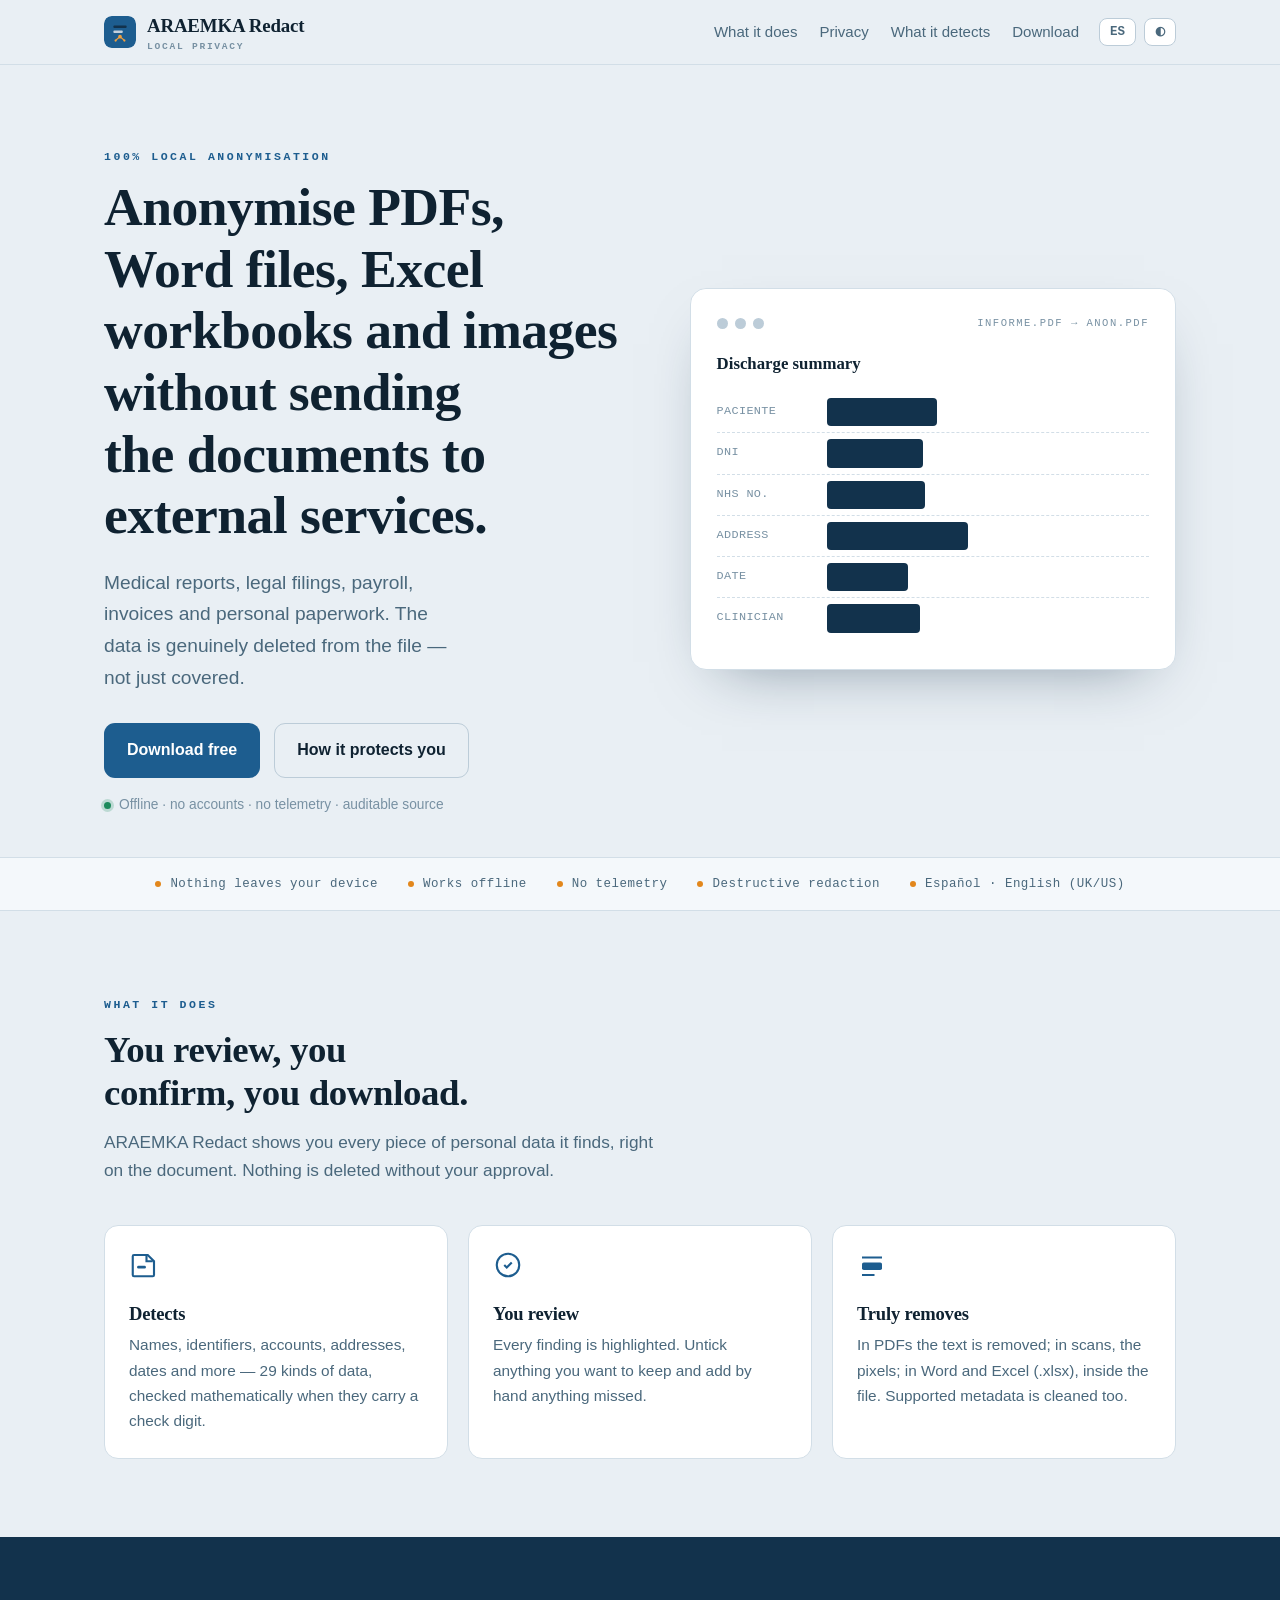
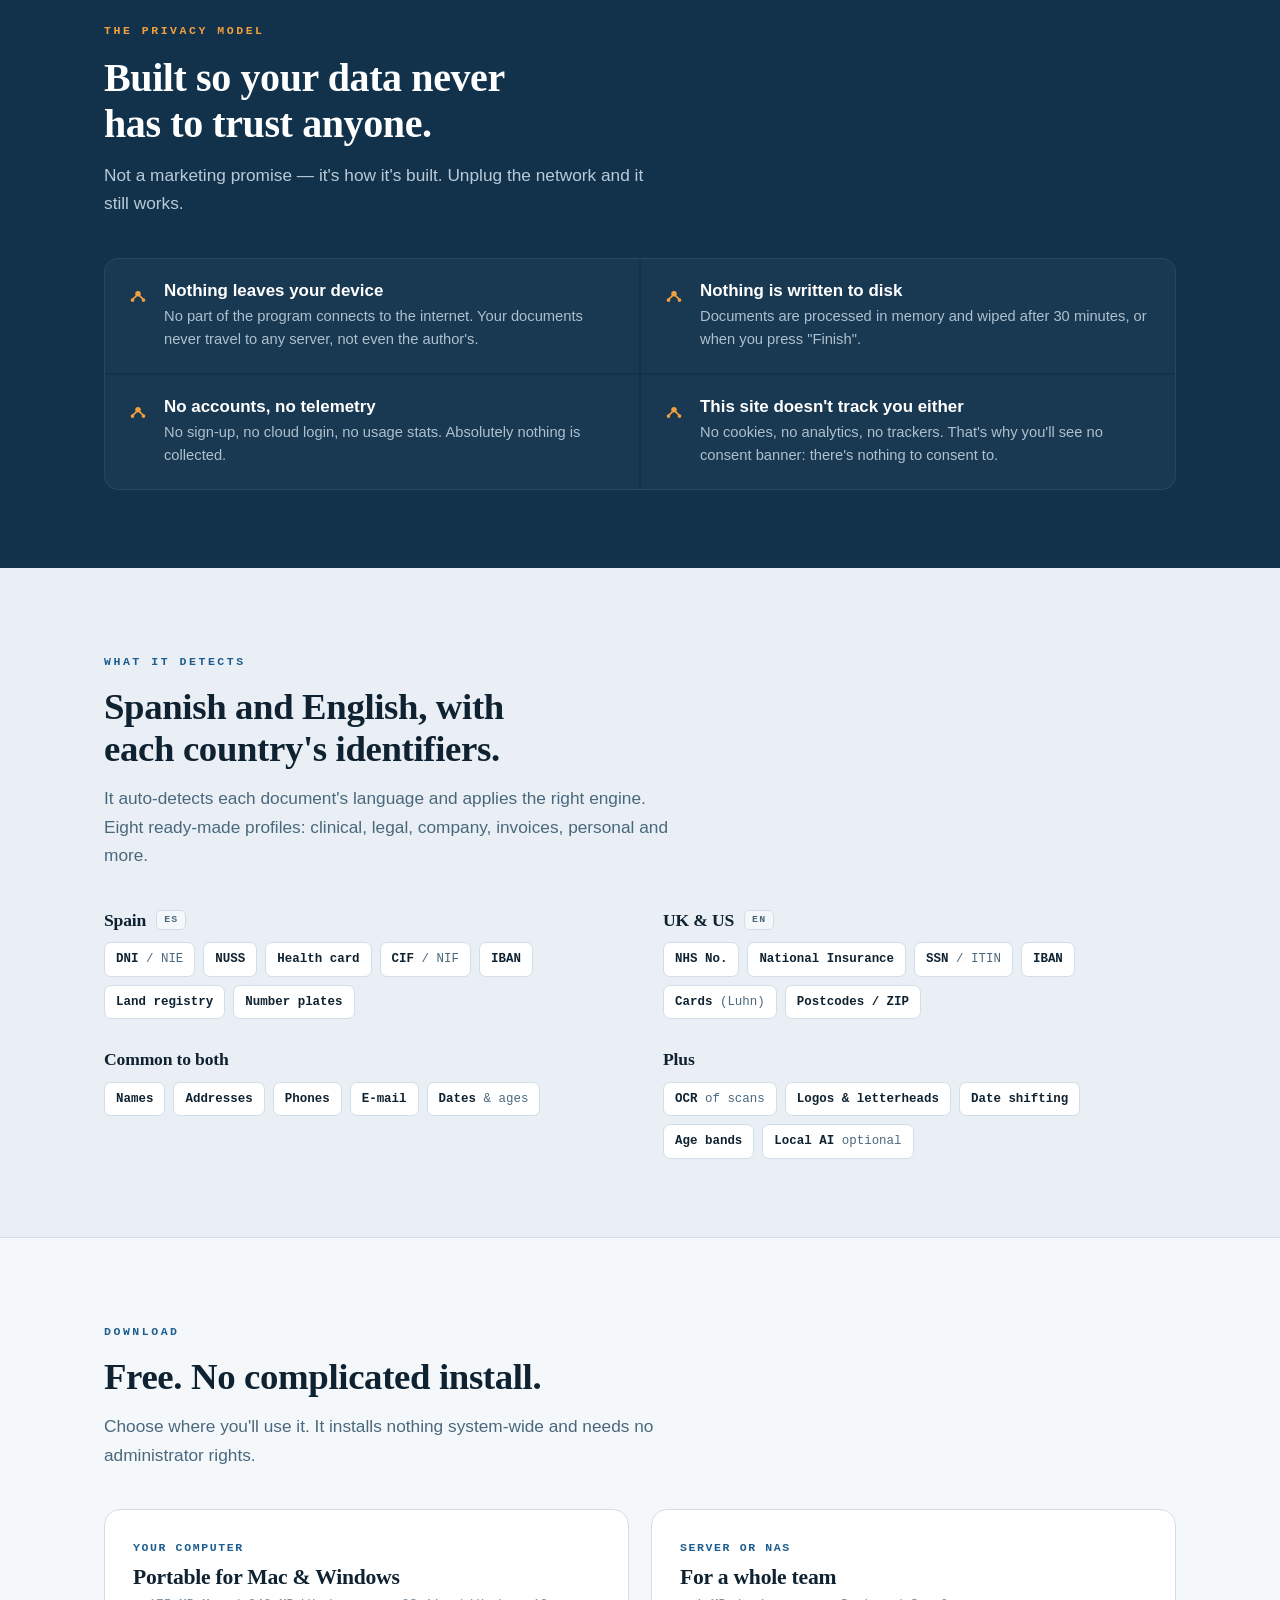
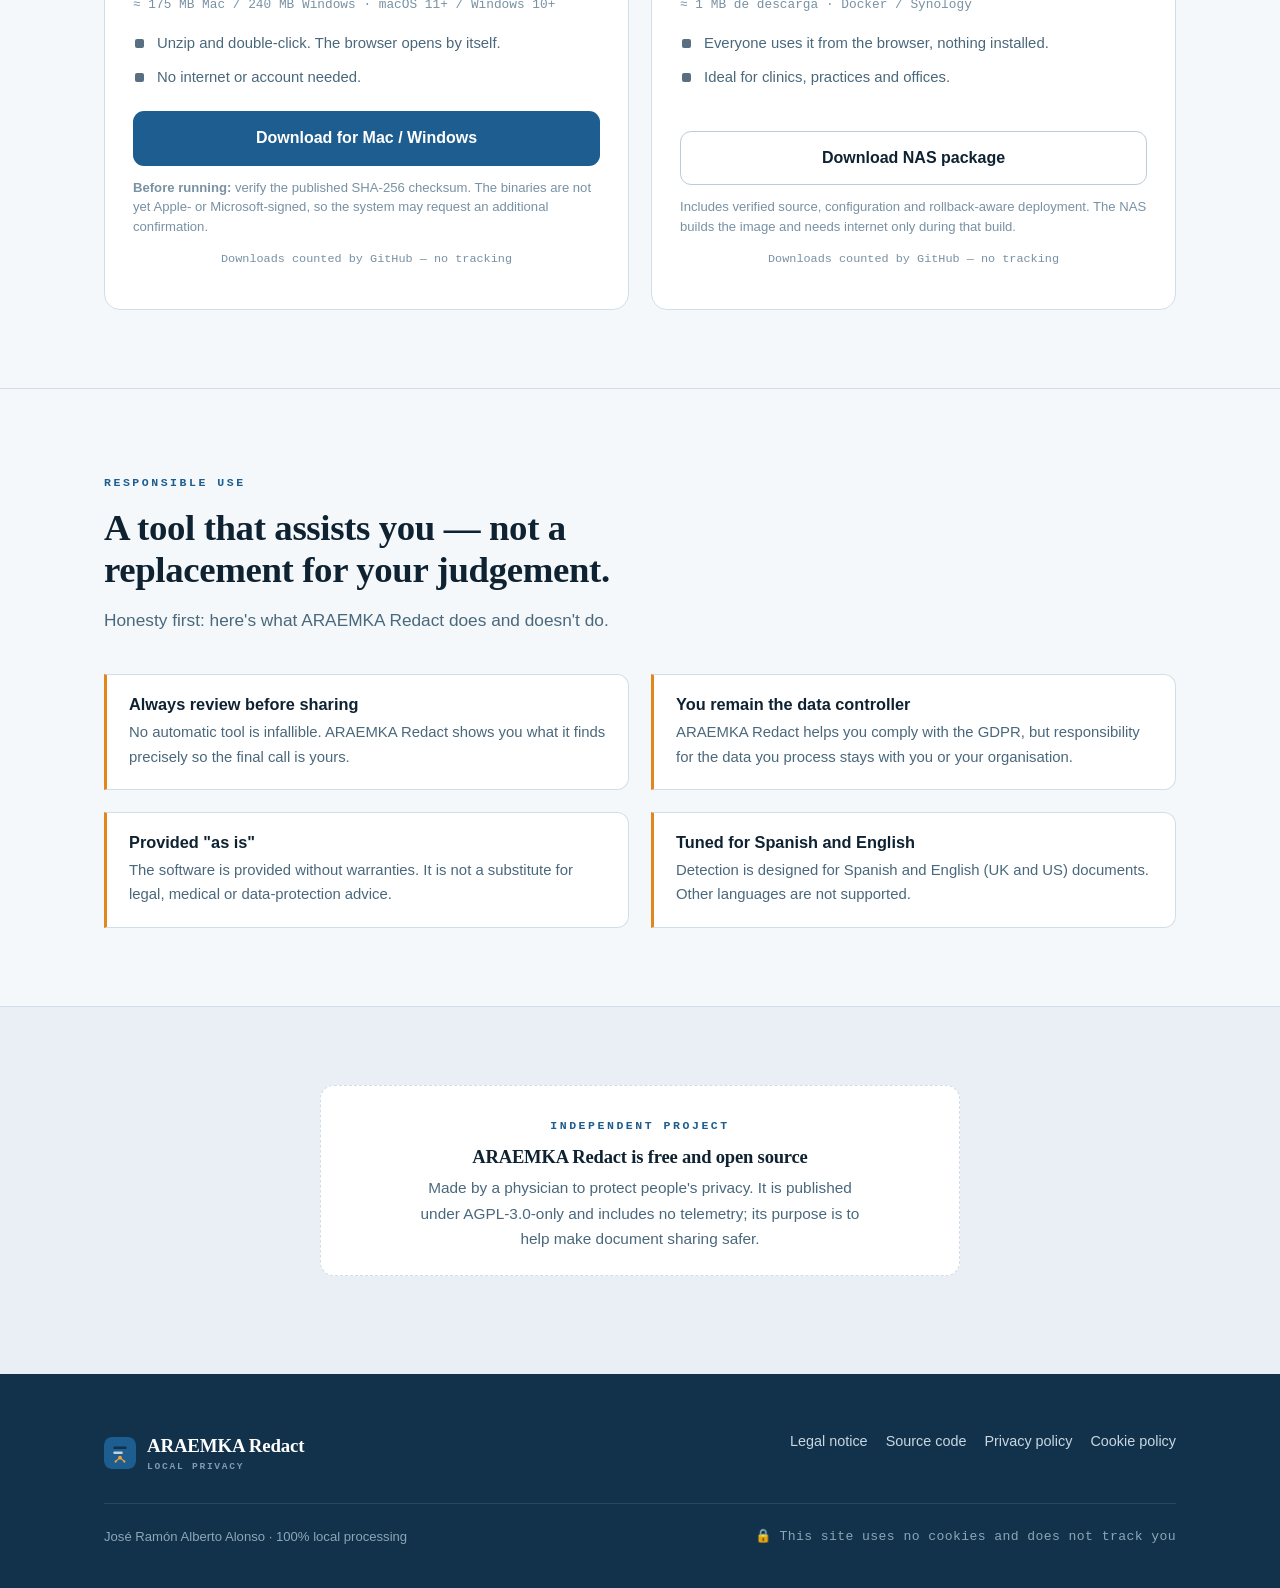
==== web/index.html @ b5c7e91d "release: bump ARAEMKA Redact to v0.10.1" ====
<!doctype html>
<html lang="es" data-site-lang="es">
<head>
<meta charset="utf-8">
<meta name="viewport" content="width=device-width, initial-scale=1">
<title>ARAEMKA Redact · Anonimización local de documentos</title>
<meta name="description" content="ARAEMKA Redact ayuda a anonimizar PDF, Word, Excel e imágenes sin enviar los documentos a servicios externos. Procesamiento local, sin telemetría. Español e inglés.">
<link rel="icon" href="data:image/svg+xml,%3Csvg xmlns='http://www.w3.org/2000/svg' viewBox='0 0 512 512'%3E%3Crect width='512' height='512' rx='114' fill='%231d5d8f'/%3E%3Crect x='150' y='150' width='212' height='40' rx='14' fill='%2312324c'/%3E%3Crect x='150' y='230' width='150' height='40' rx='14' fill='%23c3d0dc'/%3E%3Cpath d='M256 330 L188 388' stroke='%23f2a03d' stroke-width='18' stroke-linecap='round'/%3E%3Cpath d='M256 330 L324 388' stroke='%23f2a03d' stroke-width='18' stroke-linecap='round'/%3E%3Ccircle cx='256' cy='330' r='30' fill='%23f2a03d'/%3E%3Ccircle cx='186' cy='392' r='18' fill='%23f2a03d'/%3E%3Ccircle cx='326' cy='392' r='18' fill='%23f2a03d'/%3E%3C/svg%3E">
<style>
:root{
  --paper:#e9eff4; --surface:#ffffff; --surface-2:#f4f8fb;
  --ink:#0f2231; --ink-soft:#4a687c; --ink-faint:#7891a3;
  --line:#d2dee7; --line-strong:#bcccd8;
  --brand:#1d5d8f; --brand-2:#2b78b3; --redact:#12324c;
  --accent:#e2871c; --accent-soft:#f2a03d;
  --good:#1c8a5c;
  --serif:"Iowan Old Style","Palatino Linotype",Palatino,Georgia,"Times New Roman",serif;
  --sans:-apple-system,BlinkMacSystemFont,"Segoe UI",Roboto,"Helvetica Neue",Arial,sans-serif;
  --mono:"SF Mono","JetBrains Mono","Cascadia Code",ui-monospace,Menlo,Consolas,monospace;
  --wrap:1120px;
}
@media (prefers-color-scheme:dark){
  :root{
    --paper:#0a1620; --surface:#0f202c; --surface-2:#0c1a24;
    --ink:#e7eff5; --ink-soft:#9db3c2; --ink-faint:#6f8798;
    --line:#20384a; --line-strong:#2c4a60;
    --brand:#4a9fd6; --brand-2:#68b2e0; --redact:#081521;
    --accent:#f2a851; --accent-soft:#f2a851;
    --good:#43bd88;
  }
}
:root[data-theme="dark"]{
  --paper:#0a1620; --surface:#0f202c; --surface-2:#0c1a24;
  --ink:#e7eff5; --ink-soft:#9db3c2; --ink-faint:#6f8798;
  --line:#20384a; --line-strong:#2c4a60;
  --brand:#4a9fd6; --brand-2:#68b2e0; --redact:#081521;
  --accent:#f2a851; --accent-soft:#f2a851; --good:#43bd88;
}
:root[data-theme="light"]{
  --paper:#e9eff4; --surface:#ffffff; --surface-2:#f4f8fb;
  --ink:#0f2231; --ink-soft:#4a687c; --ink-faint:#7891a3;
  --line:#d2dee7; --line-strong:#bcccd8;
  --brand:#1d5d8f; --brand-2:#2b78b3; --redact:#12324c;
  --accent:#e2871c; --accent-soft:#f2a03d; --good:#1c8a5c;
}

*{box-sizing:border-box}
html{scroll-behavior:smooth}
@media (prefers-reduced-motion:reduce){html{scroll-behavior:auto}}
body{
  margin:0; background:var(--paper); color:var(--ink);
  font-family:var(--sans); font-size:1.0625rem; line-height:1.65;
  -webkit-font-smoothing:antialiased; text-rendering:optimizeLegibility;
}
h1,h2,h3{font-family:var(--serif); font-weight:600; line-height:1.15; text-wrap:balance; letter-spacing:-.01em}
a{color:inherit}
.wrap{max-width:var(--wrap); margin:0 auto; padding:0 24px}

/* language visibility */
[data-site-lang="es"] .lang-en{display:none}
[data-site-lang="en"] .lang-es{display:none}

/* eyebrow / labels */
.eyebrow{font-family:var(--mono); font-size:.72rem; letter-spacing:.22em; text-transform:uppercase; color:var(--brand); font-weight:600}
:root[data-theme="dark"] .eyebrow,@media (prefers-color-scheme:dark){.eyebrow{color:var(--brand-2)}}

/* ---------- header ---------- */
header.site{position:sticky; top:0; z-index:50; background:color-mix(in srgb,var(--paper) 86%,transparent); backdrop-filter:blur(10px); border-bottom:1px solid var(--line)}
.nav{display:flex; align-items:center; gap:20px; height:64px}
.brand{display:flex; align-items:center; gap:11px; text-decoration:none; font-weight:700; letter-spacing:-.01em; margin-right:auto}
.brand .mark{width:32px; height:32px; border-radius:8px; display:block}
.brand b{font-family:var(--serif); font-size:1.18rem; color:var(--ink)}
.brand small{display:block; font-family:var(--mono); font-size:.6rem; letter-spacing:.18em; text-transform:uppercase; color:var(--ink-faint); margin-top:-2px}
.nav-links{display:flex; gap:22px}
.nav-links a{text-decoration:none; color:var(--ink-soft); font-size:.94rem; font-weight:500}
.nav-links a:hover{color:var(--brand)}
.nav-tools{display:flex; gap:8px; align-items:center}
.tbtn{font-family:var(--mono); font-size:.78rem; font-weight:600; border:1px solid var(--line-strong); background:var(--surface); color:var(--ink-soft); border-radius:8px; padding:7px 10px; cursor:pointer; line-height:1}
.tbtn:hover{border-color:var(--brand); color:var(--brand)}
@media (max-width:860px){.nav-links{display:none}}

/* ---------- hero ---------- */
.hero{padding:76px 0 40px}
.hero-grid{display:grid; grid-template-columns:1.05fr .95fr; gap:48px; align-items:center}
@media (max-width:900px){.hero-grid{grid-template-columns:1fr; gap:36px}}
.hero h1{font-size:clamp(2.1rem,4.6vw,3.35rem); margin:.5rem 0 0}
.hero .lede{font-size:1.2rem; color:var(--ink-soft); margin:20px 0 0; max-width:34ch}
.cta-row{display:flex; flex-wrap:wrap; gap:14px; margin-top:30px}
.btn{display:inline-flex; align-items:center; gap:9px; text-decoration:none; font-weight:600; font-size:1rem; border-radius:11px; padding:13px 22px; border:1px solid transparent; cursor:pointer}
.btn-primary{background:var(--brand); color:#fff}
.btn-primary:hover{background:var(--brand-2)}
.btn-ghost{background:transparent; color:var(--ink); border-color:var(--line-strong)}
.btn-ghost:hover{border-color:var(--brand); color:var(--brand)}
.hero-note{margin-top:16px; font-size:.86rem; color:var(--ink-faint); display:flex; align-items:center; gap:8px}
.dot{width:7px; height:7px; border-radius:50%; background:var(--good); box-shadow:0 0 0 3px color-mix(in srgb,var(--good) 22%,transparent)}

/* document demo */
.doc{background:var(--surface); border:1px solid var(--line); border-radius:16px; padding:26px 26px 30px; box-shadow:0 24px 60px -32px rgba(12,40,64,.5); position:relative}
.doc::before{content:""; position:absolute; inset:0; border-radius:16px; box-shadow:inset 0 1px 0 rgba(255,255,255,.5)}
:root[data-theme="dark"] .doc::before,@media (prefers-color-scheme:dark){.doc::before{box-shadow:inset 0 1px 0 rgba(255,255,255,.06)}}
.doc .docbar{display:flex; align-items:center; gap:7px; margin-bottom:18px}
.doc .docbar i{width:11px; height:11px; border-radius:50%; background:var(--line-strong); display:block}
.doc .doctag{margin-left:auto; font-family:var(--mono); font-size:.66rem; letter-spacing:.14em; text-transform:uppercase; color:var(--ink-faint)}
.doc h4{font-family:var(--serif); margin:0 0 14px; font-size:1.05rem; color:var(--ink)}
.field{display:flex; gap:10px; padding:8px 0; border-bottom:1px dashed var(--line); font-size:.92rem}
.field:last-child{border-bottom:0}
.field .k{font-family:var(--mono); font-size:.74rem; letter-spacing:.03em; text-transform:uppercase; color:var(--ink-faint); min-width:104px; padding-top:2px}
.field .v{color:var(--ink); font-weight:500}
.redact{position:relative; display:inline-block; border-radius:4px}
.redact span{transition:opacity .35s ease}
.redact::after{content:""; position:absolute; left:-4px; right:-4px; top:-2px; bottom:-2px; background:var(--redact); border-radius:4px; transform:scaleX(0); transform-origin:left; transition:transform .5s cubic-bezier(.4,0,.2,1)}
.redact.on::after{transform:scaleX(1)}
.redact.on span{opacity:0}
@media (prefers-reduced-motion:reduce){.redact::after{transition:none}.redact span{transition:none}}

/* ---------- trust strip ---------- */
.trust{border-top:1px solid var(--line); border-bottom:1px solid var(--line); background:var(--surface-2)}
.trust .wrap{display:flex; flex-wrap:wrap; gap:10px 30px; padding:16px 24px; align-items:center; justify-content:center}
.trust .wrap>span{font-family:var(--mono); font-size:.78rem; letter-spacing:.04em; color:var(--ink-soft); display:inline-flex; align-items:center; gap:9px}
.trust .wrap>span::before{content:""; width:6px; height:6px; border-radius:50%; background:var(--accent); flex:0 0 auto}

/* ---------- sections ---------- */
section{padding:78px 0}
.sec-head{max-width:60ch; margin-bottom:40px}
.sec-head h2{font-size:clamp(1.7rem,3.2vw,2.3rem); margin:12px 0 0}
.sec-head p{color:var(--ink-soft); font-size:1.08rem; margin:14px 0 0}

.cards{display:grid; grid-template-columns:repeat(3,1fr); gap:20px}
@media (max-width:820px){.cards{grid-template-columns:1fr}}
.card{background:var(--surface); border:1px solid var(--line); border-radius:14px; padding:24px}
.card h3{font-size:1.16rem; margin:0 0 8px}
.card p{margin:0; color:var(--ink-soft); font-size:.96rem}
.card .ic{width:30px; height:30px; margin-bottom:14px; color:var(--brand)}

/* privacy — the spine */
.privacy{background:var(--redact); color:#eaf1f6; position:relative; overflow:hidden}
.privacy .eyebrow{color:var(--accent-soft)}
.privacy h2{color:#fff; font-size:clamp(1.8rem,3.4vw,2.5rem)}
.privacy .sec-head p{color:#b9cad6}
.privacy .plist{display:grid; grid-template-columns:1fr 1fr; gap:2px; margin-top:8px; border:1px solid rgba(255,255,255,.1); border-radius:14px; overflow:hidden}
@media (max-width:760px){.privacy .plist{grid-template-columns:1fr}}
.pitem{background:rgba(255,255,255,.03); padding:22px 22px; display:flex; gap:15px}
.pitem .node{flex:0 0 auto; margin-top:3px}
.pitem h3{color:#fff; font-size:1.06rem; margin:0 0 5px; font-family:var(--sans); font-weight:650; letter-spacing:0}
.pitem p{margin:0; color:#adc0cd; font-size:.92rem; line-height:1.55}
.node{width:22px; height:22px; display:block}

/* detection list */
.detect{display:grid; grid-template-columns:1fr 1fr; gap:30px 46px}
@media (max-width:820px){.detect{grid-template-columns:1fr; gap:24px}}
.dgroup h3{font-size:1.1rem; margin:0 0 12px; display:flex; align-items:center; gap:10px}
.dgroup h3 .flag{font-family:var(--mono); font-size:.62rem; letter-spacing:.12em; padding:3px 7px; border-radius:5px; background:var(--surface-2); border:1px solid var(--line); color:var(--ink-soft); text-transform:uppercase}
.chips{display:flex; flex-wrap:wrap; gap:8px}
.chip{font-family:var(--mono); font-size:.78rem; background:var(--surface); border:1px solid var(--line); color:var(--ink-soft); border-radius:7px; padding:6px 11px}
.chip b{color:var(--ink); font-weight:600}

/* download */
.dl-grid{display:grid; grid-template-columns:1fr 1fr; gap:22px}
@media (max-width:820px){.dl-grid{grid-template-columns:1fr}}
.dl{background:var(--surface); border:1px solid var(--line); border-radius:16px; padding:28px; display:flex; flex-direction:column}
.dl .plat{font-family:var(--mono); font-size:.72rem; letter-spacing:.14em; text-transform:uppercase; color:var(--brand); font-weight:600}
.dl h3{font-size:1.35rem; margin:8px 0 4px}
.dl .size{font-family:var(--mono); font-size:.8rem; color:var(--ink-faint)}
.dl ul{list-style:none; padding:0; margin:16px 0 22px; display:flex; flex-direction:column; gap:9px}
.dl li{position:relative; padding-left:24px; font-size:.93rem; color:var(--ink-soft)}
.dl li::before{content:""; position:absolute; left:2px; top:8px; width:9px; height:9px; border-radius:2px; background:var(--redact); opacity:.7}
.dl .foot{margin-top:auto}
.dl .btn{width:100%; justify-content:center}
.gk{margin-top:12px; font-size:.82rem; color:var(--ink-faint); line-height:1.5}
.dcount{font-family:var(--mono); font-size:.74rem; color:var(--ink-faint); margin-top:10px; text-align:center}

/* legal-model callout */
.legalmodel{background:var(--surface-2); border-top:1px solid var(--line); border-bottom:1px solid var(--line)}
.lm-grid{display:grid; grid-template-columns:1fr 1fr; gap:22px; margin-top:8px}
@media (max-width:820px){.lm-grid{grid-template-columns:1fr}}
.lm{background:var(--surface); border:1px solid var(--line); border-left:3px solid var(--accent); border-radius:0 12px 12px 0; padding:20px 22px}
.lm h3{font-family:var(--sans); font-weight:650; font-size:1.02rem; margin:0 0 6px; letter-spacing:0}
.lm p{margin:0; color:var(--ink-soft); font-size:.93rem}

/* support */
.support .card{border-style:dashed; text-align:center; max-width:640px; margin:0 auto}
.support .btn{margin-top:8px}

/* footer */
footer.site{background:var(--redact); color:#c7d6e0; padding:56px 0 40px; margin-top:20px}
footer .fgrid{display:flex; flex-wrap:wrap; gap:30px; justify-content:space-between; align-items:flex-start}
footer .brand b{color:#fff}
footer .brand small{color:#7f9bad}
footer nav{display:flex; flex-wrap:wrap; gap:18px}
footer nav a{color:#c7d6e0; text-decoration:none; font-size:.9rem}
footer nav a:hover{color:#fff; text-decoration:underline}
footer .fnote{width:100%; border-top:1px solid rgba(255,255,255,.1); margin-top:28px; padding-top:22px; font-size:.82rem; color:#8ba6b6; display:flex; flex-wrap:wrap; gap:6px 18px; justify-content:space-between}
footer .fnote .nocookie{font-family:var(--mono); letter-spacing:.03em}

/* legal pages */
.legal-view{display:none; padding:70px 0 40px}
[data-view="avisolegal"] #main, [data-view="avisolegal"] #trust,
[data-view="privacidad"] #main, [data-view="privacidad"] #trust,
[data-view="cookies"] #main, [data-view="cookies"] #trust{display:none}
[data-view="avisolegal"] #v-avisolegal,
[data-view="privacidad"] #v-privacidad,
[data-view="cookies"] #v-cookies{display:block}
.legal-view .doc-prose{max-width:74ch}
.legal-view h1{font-size:2.1rem; margin:6px 0 6px}
.legal-view h2{font-size:1.25rem; margin:34px 0 8px}
.legal-view p,.legal-view li{color:var(--ink-soft); font-size:1rem}
.legal-view .back{display:inline-flex; align-items:center; gap:7px; font-family:var(--mono); font-size:.8rem; text-decoration:none; color:var(--brand); margin-bottom:12px}
.legal-view .updated{font-family:var(--mono); font-size:.76rem; color:var(--ink-faint); margin-top:4px}
.ph{background:color-mix(in srgb,var(--accent) 16%,transparent); border-bottom:1px dashed var(--accent); padding:0 3px; border-radius:3px; font-style:normal}

:focus-visible{outline:2.5px solid var(--brand); outline-offset:2px; border-radius:4px}
</style>
</head>
<body>

<header class="site">
  <div class="wrap nav">
    <a class="brand" href="#top" data-goto="home">
      <svg class="mark" viewBox="0 0 512 512" aria-hidden="true"><rect width="512" height="512" rx="114" fill="#1d5d8f"/><rect x="150" y="150" width="212" height="40" rx="14" fill="#12324c"/><rect x="150" y="230" width="150" height="40" rx="14" fill="#c3d0dc"/><path d="M256 330 L188 388" stroke="#f2a03d" stroke-width="18" stroke-linecap="round"/><path d="M256 330 L324 388" stroke="#f2a03d" stroke-width="18" stroke-linecap="round"/><circle cx="256" cy="330" r="30" fill="#f2a03d"/><circle cx="186" cy="392" r="18" fill="#f2a03d"/><circle cx="326" cy="392" r="18" fill="#f2a03d"/></svg>
      <span><b>ARAEMKA Redact</b><small><span class="lang-es">Privacidad local</span><span class="lang-en">Local privacy</span></small></span>
    </a>
    <nav class="nav-links">
      <a href="#que-hace"><span class="lang-es">Qué hace</span><span class="lang-en">What it does</span></a>
      <a href="#privacidad"><span class="lang-es">Privacidad</span><span class="lang-en">Privacy</span></a>
      <a href="#deteccion"><span class="lang-es">Qué detecta</span><span class="lang-en">What it detects</span></a>
      <a href="#descargar"><span class="lang-es">Descargar</span><span class="lang-en">Download</span></a>
    </nav>
    <div class="nav-tools">
      <button class="tbtn" id="lang" type="button" aria-label="Cambiar idioma">EN</button>
      <button class="tbtn" id="theme" type="button" aria-label="Modo claro / oscuro">◐</button>
    </div>
  </div>
</header>

<a id="top"></a>

<!-- ================= MAIN ================= -->
<div id="main">

<section class="hero">
  <div class="wrap hero-grid">
    <div>
      <span class="eyebrow"><span class="lang-es">Anonimización 100% local</span><span class="lang-en">100% local anonymisation</span></span>
      <h1>
        <span class="lang-es">Ayuda a anonimizar PDF, Word, Excel e imágenes sin enviar los documentos a servicios externos.</span>
        <span class="lang-en">Anonymise PDFs, Word files, Excel workbooks and images without sending the documents to external services.</span>
      </h1>
      <p class="lede">
        <span class="lang-es">Informes clínicos, escritos jurídicos, nóminas, facturas y papeles personales. Los datos se borran de verdad del archivo — no se tapan.</span>
        <span class="lang-en">Medical reports, legal filings, payroll, invoices and personal paperwork. The data is genuinely deleted from the file — not just covered.</span>
      </p>
      <div class="cta-row">
        <a class="btn btn-primary" href="#descargar">
          <span class="lang-es">Descargar gratis</span><span class="lang-en">Download free</span>
        </a>
        <a class="btn btn-ghost" href="#privacidad">
          <span class="lang-es">Cómo protege tu privacidad</span><span class="lang-en">How it protects you</span>
        </a>
      </div>
      <div class="hero-note">
        <span class="dot"></span>
        <span class="lang-es">Sin conexión · sin cuentas · sin telemetría · código auditable</span>
        <span class="lang-en">Offline · no accounts · no telemetry · auditable source</span>
      </div>
    </div>

    <div class="doc" aria-hidden="true">
      <div class="docbar"><i></i><i></i><i></i><span class="doctag">informe.pdf → anon.pdf</span></div>
      <h4><span class="lang-es">Informe de alta</span><span class="lang-en">Discharge summary</span></h4>
      <div class="field"><span class="k">Paciente</span><span class="v"><span class="redact" data-d><span>Ana Herrera Gil</span></span></span></div>
      <div class="field"><span class="k">DNI</span><span class="v"><span class="redact" data-d><span>48 291 337-K</span></span></span></div>
      <div class="field"><span class="k">NHS No.</span><span class="v"><span class="redact" data-d><span>943 476 5919</span></span></span></div>
      <div class="field"><span class="k"><span class="lang-es">Domicilio</span><span class="lang-en">Address</span></span><span class="v"><span class="redact" data-d><span>C/ Mayor 14, Madrid</span></span></span></div>
      <div class="field"><span class="k"><span class="lang-es">Fecha</span><span class="lang-en">Date</span></span><span class="v"><span class="redact" data-d><span>03/06/2024</span></span></span></div>
      <div class="field"><span class="k"><span class="lang-es">Médico</span><span class="lang-en">Clinician</span></span><span class="v"><span class="redact" data-d><span>Dr. L. Morera</span></span></span></div>
    </div>
  </div>
</section>

<div class="trust" id="trust"><div class="wrap">
  <span><span class="lang-es">Nada sale de tu equipo</span><span class="lang-en">Nothing leaves your device</span></span>
  <span><span class="lang-es">Funciona sin internet</span><span class="lang-en">Works offline</span></span>
  <span><span class="lang-es">Sin telemetría</span><span class="lang-en">No telemetry</span></span>
  <span><span class="lang-es">Borrado destructivo</span><span class="lang-en">Destructive redaction</span></span>
  <span>Español · English (UK/US)</span>
</div></div>

<!-- QUÉ HACE -->
<section id="que-hace">
  <div class="wrap">
    <div class="sec-head">
      <span class="eyebrow"><span class="lang-es">Qué hace</span><span class="lang-en">What it does</span></span>
      <h2><span class="lang-es">Tú revisas, tú confirmas, tú descargas.</span><span class="lang-en">You review, you confirm, you download.</span></h2>
      <p><span class="lang-es">ARAEMKA Redact te muestra cada dato personal que encuentra sobre el propio documento. Nada se borra sin que tú lo apruebes.</span><span class="lang-en">ARAEMKA Redact shows you every piece of personal data it finds, right on the document. Nothing is deleted without your approval.</span></p>
    </div>
    <div class="cards">
      <div class="card">
        <svg class="ic" viewBox="0 0 24 24" fill="none" stroke="currentColor" stroke-width="1.7"><path d="M4 4h11l5 5v11a1 1 0 0 1-1 1H4a1 1 0 0 1-1-1V5a1 1 0 0 1 1-1z"/><path d="M14 4v5h5"/><rect x="6.5" y="12.5" width="7" height="2.2" rx="1" fill="currentColor" stroke="none"/></svg>
        <h3><span class="lang-es">Detecta</span><span class="lang-en">Detects</span></h3>
        <p><span class="lang-es">Nombres, identificadores, cuentas, direcciones, fechas y más — 29 tipos de datos, validados matemáticamente cuando llevan dígito de control.</span><span class="lang-en">Names, identifiers, accounts, addresses, dates and more — 29 kinds of data, checked mathematically when they carry a check digit.</span></p>
      </div>
      <div class="card">
        <svg class="ic" viewBox="0 0 24 24" fill="none" stroke="currentColor" stroke-width="1.7"><path d="M9 12l2 2 4-4"/><circle cx="12" cy="12" r="9"/></svg>
        <h3><span class="lang-es">Revisas</span><span class="lang-en">You review</span></h3>
        <p><span class="lang-es">Cada hallazgo aparece resaltado. Desmarcas lo que no quieras borrar y añades a mano lo que se haya escapado.</span><span class="lang-en">Every finding is highlighted. Untick anything you want to keep and add by hand anything missed.</span></p>
      </div>
      <div class="card">
        <svg class="ic" viewBox="0 0 24 24" fill="none" stroke="currentColor" stroke-width="1.7"><rect x="4" y="10" width="16" height="6" rx="1.4" fill="currentColor" stroke="none"/><path d="M4 6h16M4 20h10"/></svg>
        <h3><span class="lang-es">Borra de verdad</span><span class="lang-en">Truly removes</span></h3>
        <p><span class="lang-es">En PDF se elimina el texto; en escaneados, los píxeles; en Word y Excel (.xlsx), dentro del archivo. También se limpian metadatos compatibles.</span><span class="lang-en">In PDFs the text is removed; in scans, the pixels; in Word and Excel (.xlsx), inside the file. Supported metadata is cleaned too.</span></p>
      </div>
    </div>
  </div>
</section>

<!-- PRIVACIDAD -->
<section class="privacy" id="privacidad">
  <div class="wrap">
    <div class="sec-head">
      <span class="eyebrow"><span class="lang-es">El modelo de privacidad</span><span class="lang-en">The privacy model</span></span>
      <h2><span class="lang-es">Diseñado para que tus datos nunca tengan que confiar en nadie.</span><span class="lang-en">Built so your data never has to trust anyone.</span></h2>
      <p><span class="lang-es">No es una promesa comercial: es cómo está construido. Puedes desconectar la red y sigue funcionando igual.</span><span class="lang-en">Not a marketing promise — it's how it's built. Unplug the network and it still works.</span></p>
    </div>
    <div class="plist">
      <div class="pitem">
        <svg class="node" viewBox="0 0 24 24" aria-hidden="true"><path d="M12 11 L6 17" stroke="#f2a03d" stroke-width="1.7" stroke-linecap="round"/><path d="M12 11 L18 17" stroke="#f2a03d" stroke-width="1.7" stroke-linecap="round"/><circle cx="12" cy="10.5" r="3" fill="#f2a03d"/><circle cx="6" cy="17.5" r="2" fill="#f2a03d"/><circle cx="18" cy="17.5" r="2" fill="#f2a03d"/></svg>
        <div><h3><span class="lang-es">Nada sale de tu equipo</span><span class="lang-en">Nothing leaves your device</span></h3><p><span class="lang-es">Ninguna parte del programa se conecta a internet. Tus documentos no viajan a ningún servidor, ni al del autor.</span><span class="lang-en">No part of the program connects to the internet. Your documents never travel to any server, not even the author's.</span></p></div>
      </div>
      <div class="pitem">
        <svg class="node" viewBox="0 0 24 24" aria-hidden="true"><path d="M12 11 L6 17" stroke="#f2a03d" stroke-width="1.7" stroke-linecap="round"/><path d="M12 11 L18 17" stroke="#f2a03d" stroke-width="1.7" stroke-linecap="round"/><circle cx="12" cy="10.5" r="3" fill="#f2a03d"/><circle cx="6" cy="17.5" r="2" fill="#f2a03d"/><circle cx="18" cy="17.5" r="2" fill="#f2a03d"/></svg>
        <div><h3><span class="lang-es">Nada se guarda en disco</span><span class="lang-en">Nothing is written to disk</span></h3><p><span class="lang-es">Los documentos se procesan en memoria y se borran solos a los 30 minutos o cuando pulsas «Terminar».</span><span class="lang-en">Documents are processed in memory and wiped after 30 minutes, or when you press "Finish".</span></p></div>
      </div>
      <div class="pitem">
        <svg class="node" viewBox="0 0 24 24" aria-hidden="true"><path d="M12 11 L6 17" stroke="#f2a03d" stroke-width="1.7" stroke-linecap="round"/><path d="M12 11 L18 17" stroke="#f2a03d" stroke-width="1.7" stroke-linecap="round"/><circle cx="12" cy="10.5" r="3" fill="#f2a03d"/><circle cx="6" cy="17.5" r="2" fill="#f2a03d"/><circle cx="18" cy="17.5" r="2" fill="#f2a03d"/></svg>
        <div><h3><span class="lang-es">Sin cuentas ni telemetría</span><span class="lang-en">No accounts, no telemetry</span></h3><p><span class="lang-es">No hay registro, ni inicio de sesión en la nube, ni estadísticas de uso. No se recoge absolutamente nada.</span><span class="lang-en">No sign-up, no cloud login, no usage stats. Absolutely nothing is collected.</span></p></div>
      </div>
      <div class="pitem">
        <svg class="node" viewBox="0 0 24 24" aria-hidden="true"><path d="M12 11 L6 17" stroke="#f2a03d" stroke-width="1.7" stroke-linecap="round"/><path d="M12 11 L18 17" stroke="#f2a03d" stroke-width="1.7" stroke-linecap="round"/><circle cx="12" cy="10.5" r="3" fill="#f2a03d"/><circle cx="6" cy="17.5" r="2" fill="#f2a03d"/><circle cx="18" cy="17.5" r="2" fill="#f2a03d"/></svg>
        <div><h3><span class="lang-es">Esta web tampoco te rastrea</span><span class="lang-en">This site doesn't track you either</span></h3><p><span class="lang-es">Sin cookies, sin analítica, sin rastreadores. Por eso no verás ningún banner de consentimiento: no hay nada que consentir.</span><span class="lang-en">No cookies, no analytics, no trackers. That's why you'll see no consent banner: there's nothing to consent to.</span></p></div>
      </div>
    </div>
  </div>
</section>

<!-- DETECCIÓN -->
<section id="deteccion">
  <div class="wrap">
    <div class="sec-head">
      <span class="eyebrow"><span class="lang-es">Qué detecta</span><span class="lang-en">What it detects</span></span>
      <h2><span class="lang-es">Español e inglés, con los identificadores de cada país.</span><span class="lang-en">Spanish and English, with each country's identifiers.</span></h2>
      <p><span class="lang-es">Detecta automáticamente el idioma de cada documento y aplica el motor adecuado. Ocho perfiles listos: clínico, jurídico, empresa, facturas, personal y más.</span><span class="lang-en">It auto-detects each document's language and applies the right engine. Eight ready-made profiles: clinical, legal, company, invoices, personal and more.</span></p>
    </div>
    <div class="detect">
      <div class="dgroup">
        <h3><span class="lang-es">España</span><span class="lang-en">Spain</span> <span class="flag">ES</span></h3>
        <div class="chips">
          <span class="chip"><b>DNI</b> / NIE</span><span class="chip"><b>NUSS</b></span><span class="chip lang-es"><b>Tarjeta sanitaria</b></span><span class="chip lang-en"><b>Health card</b></span><span class="chip"><b>CIF</b> / NIF</span><span class="chip"><b>IBAN</b></span><span class="chip lang-es"><b>Catastro</b></span><span class="chip lang-en"><b>Land registry</b></span><span class="chip lang-es"><b>Matrículas</b></span><span class="chip lang-en"><b>Number plates</b></span>
        </div>
      </div>
      <div class="dgroup">
        <h3><span class="lang-es">Reino Unido y EE. UU.</span><span class="lang-en">UK &amp; US</span> <span class="flag">EN</span></h3>
        <div class="chips">
          <span class="chip"><b>NHS No.</b></span><span class="chip"><b>National Insurance</b></span><span class="chip"><b>SSN</b> / ITIN</span><span class="chip"><b>IBAN</b></span><span class="chip lang-es"><b>Tarjetas</b> (Luhn)</span><span class="chip lang-en"><b>Cards</b> (Luhn)</span><span class="chip lang-es"><b>Códigos postales</b></span><span class="chip lang-en"><b>Postcodes / ZIP</b></span>
        </div>
      </div>
      <div class="dgroup">
        <h3><span class="lang-es">Comunes a ambos</span><span class="lang-en">Common to both</span></h3>
        <div class="chips">
          <span class="chip lang-es"><b>Nombres</b></span><span class="chip lang-en"><b>Names</b></span><span class="chip lang-es"><b>Direcciones</b></span><span class="chip lang-en"><b>Addresses</b></span><span class="chip lang-es"><b>Teléfonos</b></span><span class="chip lang-en"><b>Phones</b></span><span class="chip lang-es"><b>Correos</b></span><span class="chip lang-en"><b>E-mail</b></span><span class="chip lang-es"><b>Fechas</b> y edades</span><span class="chip lang-en"><b>Dates</b> &amp; ages</span>
        </div>
      </div>
      <div class="dgroup">
        <h3><span class="lang-es">Además</span><span class="lang-en">Plus</span></h3>
        <div class="chips">
          <span class="chip lang-es"><b>OCR</b> de escaneados</span><span class="chip lang-en"><b>OCR</b> of scans</span><span class="chip lang-es"><b>Logos y membretes</b></span><span class="chip lang-en"><b>Logos &amp; letterheads</b></span><span class="chip lang-es"><b>Desplazar fechas</b></span><span class="chip lang-en"><b>Date shifting</b></span><span class="chip lang-es"><b>Rangos de edad</b></span><span class="chip lang-en"><b>Age bands</b></span><span class="chip lang-es"><b>IA local</b> opcional</span><span class="chip lang-en"><b>Local AI</b> optional</span>
        </div>
      </div>
    </div>
  </div>
</section>

<!-- DESCARGA -->
<section id="descargar" style="background:var(--surface-2); border-top:1px solid var(--line)">
  <div class="wrap">
    <div class="sec-head">
      <span class="eyebrow"><span class="lang-es">Descargar</span><span class="lang-en">Download</span></span>
      <h2><span class="lang-es">Gratuito. Sin instalación complicada.</span><span class="lang-en">Free. No complicated install.</span></h2>
      <p><span class="lang-es">Elige según dónde lo vayas a usar. No instala nada en el sistema ni pide permisos de administrador.</span><span class="lang-en">Choose where you'll use it. It installs nothing system-wide and needs no administrator rights.</span></p>
    </div>
    <div class="dl-grid">
      <div class="dl">
        <span class="plat"><span class="lang-es">Tu ordenador</span><span class="lang-en">Your computer</span></span>
        <h3><span class="lang-es">Portátil para Mac y Windows</span><span class="lang-en">Portable for Mac &amp; Windows</span></h3>
        <span class="size">≈ 175 MB Mac / 240 MB Windows · macOS 11+ / Windows 10+</span>
        <ul>
          <li><span class="lang-es">Descomprime y doble clic. Se abre el navegador solo.</span><span class="lang-en">Unzip and double-click. The browser opens by itself.</span></li>
          <li><span class="lang-es">No necesita internet ni cuenta.</span><span class="lang-en">No internet or account needed.</span></li>
        </ul>
        <div class="foot">
          <a class="btn btn-primary" href="https://github.com/jralbertoalonso-tech/ARAEMKA-Redact/releases/tag/v0.10.1"><span class="lang-es">Descargar para Mac / Windows</span><span class="lang-en">Download for Mac / Windows</span></a>
          <p class="gk"><span class="lang-es"><b>Antes de ejecutar:</b> comprueba la huella SHA-256 publicada. Los binarios aún no llevan firma de Apple o Microsoft, por lo que el sistema puede pedir confirmación adicional.</span><span class="lang-en"><b>Before running:</b> verify the published SHA-256 checksum. The binaries are not yet Apple- or Microsoft-signed, so the system may request an additional confirmation.</span></p>
          <p class="dcount"><span class="lang-es">Descargas contadas por GitHub — sin rastrearte</span><span class="lang-en">Downloads counted by GitHub — no tracking</span></p>
        </div>
      </div>
      <div class="dl">
        <span class="plat"><span class="lang-es">Servidor o NAS</span><span class="lang-en">Server or NAS</span></span>
        <h3><span class="lang-es">Para todo un equipo de trabajo</span><span class="lang-en">For a whole team</span></h3>
        <span class="size">≈ 1 MB de descarga · Docker / Synology</span>
        <ul>
          <li><span class="lang-es">Todos lo usan desde el navegador, sin instalar nada.</span><span class="lang-en">Everyone uses it from the browser, nothing installed.</span></li>
          <li><span class="lang-es">Ideal para consultas, despachos y oficinas.</span><span class="lang-en">Ideal for clinics, practices and offices.</span></li>
        </ul>
        <div class="foot">
          <a class="btn btn-ghost" href="https://github.com/jralbertoalonso-tech/ARAEMKA-Redact/releases/download/v0.10.1/ARAEMKA-Redact-nas-source-v0.10.1.zip"><span class="lang-es">Descargar paquete para NAS</span><span class="lang-en">Download NAS package</span></a>
          <p class="gk"><span class="lang-es">Incluye fuente verificada, configuración y despliegue con reversión. El NAS construye la imagen y necesita internet solo durante esa construcción.</span><span class="lang-en">Includes verified source, configuration and rollback-aware deployment. The NAS builds the image and needs internet only during that build.</span></p>
          <p class="dcount"><span class="lang-es">Descargas contadas por GitHub — sin rastrearte</span><span class="lang-en">Downloads counted by GitHub — no tracking</span></p>
        </div>
      </div>
    </div>
  </div>
</section>

<!-- MODELO LEGAL -->
<section class="legalmodel" id="responsabilidad">
  <div class="wrap">
    <div class="sec-head">
      <span class="eyebrow"><span class="lang-es">Uso responsable</span><span class="lang-en">Responsible use</span></span>
      <h2><span class="lang-es">Una herramienta de apoyo, no un sustituto de tu criterio.</span><span class="lang-en">A tool that assists you — not a replacement for your judgement.</span></h2>
      <p><span class="lang-es">Honestidad por delante: esto es lo que ARAEMKA Redact hace y lo que no.</span><span class="lang-en">Honesty first: here's what ARAEMKA Redact does and doesn't do.</span></p>
    </div>
    <div class="lm-grid">
      <div class="lm"><h3><span class="lang-es">Revisa siempre antes de compartir</span><span class="lang-en">Always review before sharing</span></h3><p><span class="lang-es">Ninguna herramienta automática es infalible. ARAEMKA Redact te enseña lo que encuentra precisamente para que la decisión final sea tuya.</span><span class="lang-en">No automatic tool is infallible. ARAEMKA Redact shows you what it finds precisely so the final call is yours.</span></p></div>
      <div class="lm"><h3><span class="lang-es">El responsable del tratamiento eres tú</span><span class="lang-en">You remain the data controller</span></h3><p><span class="lang-es">ARAEMKA Redact te ayuda a cumplir el RGPD, pero la responsabilidad sobre los datos que tratas sigue siendo del usuario o de su organización.</span><span class="lang-en">ARAEMKA Redact helps you comply with the GDPR, but responsibility for the data you process stays with you or your organisation.</span></p></div>
      <div class="lm"><h3><span class="lang-es">Se entrega «tal cual»</span><span class="lang-en">Provided "as is"</span></h3><p><span class="lang-es">El software se ofrece sin garantías. No sustituye el asesoramiento legal, médico ni de protección de datos.</span><span class="lang-en">The software is provided without warranties. It is not a substitute for legal, medical or data-protection advice.</span></p></div>
      <div class="lm"><h3><span class="lang-es">Afinado para español e inglés</span><span class="lang-en">Tuned for Spanish and English</span></h3><p><span class="lang-es">La detección está pensada para documentos en español e inglés (Reino Unido y EE. UU.). Otros idiomas no están soportados.</span><span class="lang-en">Detection is designed for Spanish and English (UK and US) documents. Other languages are not supported.</span></p></div>
    </div>
  </div>
</section>

<!-- SOPORTE -->
<section class="support" id="apoyar">
  <div class="wrap">
    <div class="card">
      <span class="eyebrow"><span class="lang-es">Proyecto independiente</span><span class="lang-en">Independent project</span></span>
      <h3 style="margin-top:8px"><span class="lang-es">ARAEMKA Redact es gratuito y de código abierto</span><span class="lang-en">ARAEMKA Redact is free and open source</span></h3>
      <p style="color:var(--ink-soft); max-width:52ch; margin:8px auto 0"><span class="lang-es">Hecho por un médico para proteger la privacidad de las personas. Se publica bajo AGPL-3.0-only y no incorpora telemetría; su finalidad es ayudar a compartir documentos con más seguridad.</span><span class="lang-en">Made by a physician to protect people's privacy. It is published under AGPL-3.0-only and includes no telemetry; its purpose is to help make document sharing safer.</span></p>
    </div>
  </div>
</section>

</div><!-- /main -->

<!-- ================= LEGAL: AVISO LEGAL ================= -->
<div class="legal-view" id="v-avisolegal"><div class="wrap doc-prose">
  <a class="back" href="#top" data-goto="home">← <span class="lang-es">Volver</span><span class="lang-en">Back</span></a>
  <div class="lang-es">
    <span class="eyebrow">Aviso legal</span>
    <h1>Aviso legal</h1>
    <p class="updated">Última actualización: 11 de septiembre de 2026</p>
    <h2>1. Titular del sitio</h2>
    <p>Este sitio web es un proyecto informativo para la descarga del software <strong>ARAEMKA Redact</strong>, cuyo autor y responsable es <strong>José Ramón Alberto Alonso</strong>. Contacto: <a href="mailto:nodolocal@proton.me">nodolocal@proton.me</a>.</p>
    <h2>2. Objeto</h2>
    <p>El sitio tiene una finalidad informativa y de distribución del software ARAEMKA Redact. ARAEMKA Redact es una herramienta de apoyo a la anonimización de documentos que se ejecuta íntegramente en el equipo del usuario.</p>
    <h2>3. Propiedad intelectual</h2>
    <p>Copyright © 2026 José Ramón Alberto Alonso. ARAEMKA Redact es software libre bajo GNU AGPL v3 exclusivamente (<code>AGPL-3.0-only</code>). El <a href="https://github.com/jralbertoalonso-tech/ARAEMKA-Redact">código fuente correspondiente</a> y el texto íntegro de la licencia están disponibles sin coste. Los componentes de terceros conservan sus respectivas licencias, autoría y marcas.</p>
    <p>ARAEMKA y ARAEMKA Redact y sus logotipos son signos distintivos reivindicados por el autor. La AGPL no concede derechos sobre ellos como marcas, salvo el uso descriptivo necesario para identificar el programa.</p>
    <h2>4. Condiciones de uso del software</h2>
    <p>El software se proporciona «tal cual», sin garantías de ningún tipo. ARAEMKA Redact es una herramienta de apoyo que no sustituye el criterio profesional del usuario ni garantiza por sí sola el cumplimiento de ninguna obligación legal. La persona usuaria y, cuando proceda, el responsable del tratamiento deben revisar íntegramente el resultado y aplicar las medidas adicionales necesarias antes de compartirlo.</p>
    <h2>5. Limitación de responsabilidad</h2>
    <p>En la máxima medida permitida por la legislación aplicable, el autor no responde de daños indirectos o pérdidas consecuenciales derivados exclusivamente del uso incorrecto, de la falta de revisión humana, de usos no previstos o de la imposibilidad de uso del software o del sitio. Esta limitación no excluye el dolo, los incumplimientos de normas imperativas ni las responsabilidades o derechos que legalmente no puedan limitarse. La persona usuaria o, cuando proceda, su organización conserva las obligaciones que le correspondan sobre el tratamiento de los datos personales.</p>
    <h2>6. Enlaces externos</h2>
    <p>Este sitio puede enlazar a servicios de terceros (por ejemplo, la plataforma de descarga). Dichos servicios se rigen por sus propias condiciones y políticas, ajenas a este sitio.</p>
    <h2>7. Legislación aplicable</h2>
    <p>Estas condiciones se rigen por la legislación española. Para cualquier controversia, las partes se someten a los juzgados y tribunales españoles que resulten competentes, salvo que la normativa de consumo disponga otro fuero.</p>
  </div>
  <div class="lang-en">
    <span class="eyebrow">Legal notice</span>
    <h1>Legal notice</h1>
    <p class="updated">Last updated: 11 September 2026</p>
    <h2>1. Site owner</h2>
    <p>This website is an informational project for distributing the <strong>ARAEMKA Redact</strong> software, whose author and owner is <strong>José Ramón Alberto Alonso</strong>. Contact: <a href="mailto:nodolocal@proton.me">nodolocal@proton.me</a>.</p>
    <h2>2. Purpose</h2>
    <p>The site provides information about and distributes ARAEMKA Redact. ARAEMKA Redact is a supporting document-anonymisation tool that runs entirely on the user's own device.</p>
    <h2>3. Intellectual property</h2>
    <p>Copyright © 2026 José Ramón Alberto Alonso. ARAEMKA Redact is free software under GNU AGPL v3 only (<code>AGPL-3.0-only</code>). The <a href="https://github.com/jralbertoalonso-tech/ARAEMKA-Redact">corresponding source code</a> and full licence text are available at no charge. Third-party components retain their own licences, authorship and marks.</p>
    <p>ARAEMKA and ARAEMKA Redact and their logos are marks claimed by the author. The AGPL does not grant trademark rights in them, except for descriptive use needed to identify the software.</p>
    <h2>4. Software terms of use</h2>
    <p>The software is provided "as is", without warranties of any kind. ARAEMKA Redact is a supporting tool that does not replace professional judgement and does not by itself guarantee compliance with any legal obligation. The user and, where applicable, the data controller must review the complete result and apply any additional safeguards required before sharing it.</p>
    <h2>5. Limitation of liability</h2>
    <p>To the maximum extent permitted by applicable law, the author is not liable for indirect or consequential loss arising exclusively from misuse, failure to carry out human review, unsupported uses, or inability to use the software or site. This limitation does not exclude wilful misconduct, mandatory legal duties, or liabilities and rights that cannot lawfully be limited. The user or, where applicable, their organisation retains its obligations for the processing of personal data.</p>
    <h2>6. External links</h2>
    <p>This site may link to third-party services (e.g. the download platform), which are governed by their own terms and policies, independent of this site.</p>
    <h2>7. Governing law</h2>
    <p>These terms are governed by Spanish law. Any dispute shall be submitted to the competent Spanish courts, unless consumer law provides otherwise.</p>
  </div>
</div></div>

<!-- ================= LEGAL: PRIVACIDAD ================= -->
<div class="legal-view" id="v-privacidad"><div class="wrap doc-prose">
  <a class="back" href="#top" data-goto="home">← <span class="lang-es">Volver</span><span class="lang-en">Back</span></a>
  <div class="lang-es">
    <span class="eyebrow">Privacidad</span>
    <h1>Política de privacidad</h1>
    <p class="updated">Última actualización: 11 de septiembre de 2026</p>
    <h2>1. Este sitio web no recoge datos personales</h2>
    <p>Este sitio <strong>no integra cookies propias, analítica, formularios ni rastreadores</strong>. El proveedor que aloja o entrega el sitio puede tratar datos técnicos de conexión conforme a su propia política. El autor no recibe esos registros para elaborar perfiles.</p>
    <h2>2. El software se ejecuta en tu equipo</h2>
    <p>ARAEMKA Redact funciona <strong>100% en local</strong>. Ni el software ni el autor reciben tus documentos ni ningún dato que trates con él. No existe telemetría ni comunicación con servidores externos.</p>
    <h2>3. Descargas</h2>
    <p>Los archivos de descarga se alojan en GitHub. Al descargarlos, se aplica la política de privacidad de dicho proveedor, ajena a este sitio.</p>
    <h2>4. Si nos escribes</h2>
    <p>Si contactas por correo a <a href="mailto:nodolocal@proton.me">nodolocal@proton.me</a>, tus datos (tu dirección y el contenido del mensaje) se utilizarán únicamente para responderte y no se cederán a terceros. Puedes ejercer tus derechos de acceso, rectificación, supresión, oposición, limitación y portabilidad escribiendo a esa misma dirección; también puedes reclamar ante la Agencia Española de Protección de Datos (www.aepd.es).</p>
    <h2>5. Responsable del tratamiento de tus documentos</h2>
    <p>Respecto a los datos personales contenidos en los documentos que anonimizas, <strong>el responsable del tratamiento eres tú o tu organización</strong>. ARAEMKA Redact es una herramienta que te ayuda a cumplir el RGPD, pero no asume esa responsabilidad en tu lugar.</p>
  </div>
  <div class="lang-en">
    <span class="eyebrow">Privacy</span>
    <h1>Privacy policy</h1>
    <p class="updated">Last updated: 11 September 2026</p>
    <h2>1. This website collects no personal data</h2>
    <p>This site integrates <strong>no first-party cookies, analytics, forms or trackers</strong>. The provider hosting or delivering the site may process technical connection data under its own policy. The author does not receive those logs to create profiles.</p>
    <h2>2. The software runs on your device</h2>
    <p>ARAEMKA Redact runs <strong>100% locally</strong>. Neither the software nor the author receives your documents or any data you process with it. There is no telemetry and no communication with external servers.</p>
    <h2>3. Downloads</h2>
    <p>Download files are hosted on GitHub. When downloading, that provider's privacy policy applies, independently of this site.</p>
    <h2>4. If you contact us</h2>
    <p>If you e-mail <a href="mailto:nodolocal@proton.me">nodolocal@proton.me</a>, your data (your address and the message) will be used only to reply to you and will not be shared with third parties. You may exercise your rights of access, rectification, erasure, objection, restriction and portability at that same address; you may also lodge a complaint with the Spanish Data Protection Agency (www.aepd.es).</p>
    <h2>5. Controller of your documents' data</h2>
    <p>For the personal data contained in the documents you anonymise, <strong>you or your organisation are the data controller</strong>. ARAEMKA Redact is a tool that helps you comply with the GDPR, but it does not take on that responsibility for you.</p>
  </div>
</div></div>

<!-- ================= LEGAL: COOKIES ================= -->
<div class="legal-view" id="v-cookies"><div class="wrap doc-prose">
  <a class="back" href="#top" data-goto="home">← <span class="lang-es">Volver</span><span class="lang-en">Back</span></a>
  <div class="lang-es">
    <span class="eyebrow">Cookies</span>
    <h1>Política de cookies</h1>
    <p class="updated">Última actualización: 8 de agosto de 2026</p>
    <p><strong>Este sitio no utiliza cookies</strong>, ni propias ni de terceros: ni técnicas de sesión, ni analíticas, ni de publicidad. Por eso no se muestra ningún banner de consentimiento — no hay nada que consentir.</p>
    <h2>Enlaces a terceros</h2>
    <p>Al pulsar un enlace de descarga o externo, abandonas este sitio y accedes a un servicio de terceros (por ejemplo GitHub) que puede utilizar sus propias cookies, sujeto a su propia política.</p>
    <h2>Cambios</h2>
    <p>Si en el futuro se incorporara alguna cookie, se actualizaría esta política y se solicitaría tu consentimiento previo cuando la ley lo exija.</p>
  </div>
  <div class="lang-en">
    <span class="eyebrow">Cookies</span>
    <h1>Cookie policy</h1>
    <p class="updated">Last updated: 8 August 2026</p>
    <p><strong>This site uses no cookies</strong>, first- or third-party: no session, analytics or advertising cookies. That's why no consent banner is shown — there's nothing to consent to.</p>
    <h2>Third-party links</h2>
    <p>When you click a download or external link, you leave this site for a third-party service (e.g. GitHub) that may use its own cookies, subject to its own policy.</p>
    <h2>Changes</h2>
    <p>If any cookie were added in the future, this policy would be updated and your prior consent requested where the law requires it.</p>
  </div>
</div></div>

<footer class="site">
  <div class="wrap">
    <div class="fgrid">
      <a class="brand" href="#top" data-goto="home" style="text-decoration:none">
        <svg class="mark" viewBox="0 0 512 512" aria-hidden="true"><rect width="512" height="512" rx="114" fill="#1d5d8f"/><rect x="150" y="150" width="212" height="40" rx="14" fill="#12324c"/><rect x="150" y="230" width="150" height="40" rx="14" fill="#c3d0dc"/><path d="M256 330 L188 388" stroke="#f2a03d" stroke-width="18" stroke-linecap="round"/><path d="M256 330 L324 388" stroke="#f2a03d" stroke-width="18" stroke-linecap="round"/><circle cx="256" cy="330" r="30" fill="#f2a03d"/><circle cx="186" cy="392" r="18" fill="#f2a03d"/><circle cx="326" cy="392" r="18" fill="#f2a03d"/></svg>
        <span><b>ARAEMKA Redact</b><small><span class="lang-es">Privacidad local</span><span class="lang-en">Local privacy</span></small></span>
      </a>
      <nav>
        <a href="#top" data-goto="avisolegal"><span class="lang-es">Aviso legal</span><span class="lang-en">Legal notice</span></a>
        <a href="https://github.com/jralbertoalonso-tech/ARAEMKA-Redact"><span class="lang-es">Código fuente</span><span class="lang-en">Source code</span></a>
        <a href="#top" data-goto="privacidad"><span class="lang-es">Política de privacidad</span><span class="lang-en">Privacy policy</span></a>
        <a href="#top" data-goto="cookies"><span class="lang-es">Política de cookies</span><span class="lang-en">Cookie policy</span></a>
      </nav>
    </div>
    <div class="fnote">
      <span><span class="lang-es">José Ramón Alberto Alonso · Procesamiento 100% local</span><span class="lang-en">José Ramón Alberto Alonso · 100% local processing</span></span>
      <span class="nocookie">🔒 <span class="lang-es">Esta web no usa cookies ni te rastrea</span><span class="lang-en">This site uses no cookies and does not track you</span></span>
    </div>
  </div>
</footer>

<script>
(function(){
  var root=document.documentElement;

  // ----- theme -----
  try{var st=localStorage.getItem("nl_theme"); if(st) root.setAttribute("data-theme",st);}catch(e){}
  document.getElementById("theme").addEventListener("click",function(){
    var cur=root.getAttribute("data-theme");
    if(!cur){cur=matchMedia("(prefers-color-scheme:dark)").matches?"dark":"light";}
    var next=cur==="dark"?"light":"dark";
    root.setAttribute("data-theme",next);
    try{localStorage.setItem("nl_theme",next);}catch(e){}
  });

  // ----- language -----
  function setLang(l){
    root.setAttribute("data-site-lang",l);
    root.setAttribute("lang",l);
    document.getElementById("lang").textContent = l==="es"?"EN":"ES";
    try{localStorage.setItem("nl_lang",l);}catch(e){}
  }
  var initial="es";
  try{var sl=localStorage.getItem("nl_lang"); if(sl==="es"||sl==="en") initial=sl;
      else if((navigator.language||"es").toLowerCase().indexOf("en")===0) initial="en";}catch(e){}
  setLang(initial);
  document.getElementById("lang").addEventListener("click",function(){
    setLang(root.getAttribute("data-site-lang")==="es"?"en":"es");
  });

  // ----- legal view routing (single self-contained file) -----
  function goto(view){
    if(view==="home"){root.removeAttribute("data-view");}
    else{root.setAttribute("data-view",view);}
    window.scrollTo(0,0);
  }
  document.querySelectorAll("[data-goto]").forEach(function(a){
    a.addEventListener("click",function(e){e.preventDefault(); goto(a.getAttribute("data-goto"));});
  });

  // ----- hero redaction animation -----
  var bars=[].slice.call(document.querySelectorAll(".doc .redact"));
  var reduce=matchMedia("(prefers-reduced-motion:reduce)").matches;
  if(reduce){ bars.forEach(function(b){b.classList.add("on");}); }
  else{
    function play(){ bars.forEach(function(b,i){ setTimeout(function(){b.classList.add("on");}, 500+i*260); }); }
    function reset(){ bars.forEach(function(b){b.classList.remove("on");}); }
    play();
    setInterval(function(){ reset(); setTimeout(play,900); }, 7000);
  }
})();
</script>
</body>
</html>
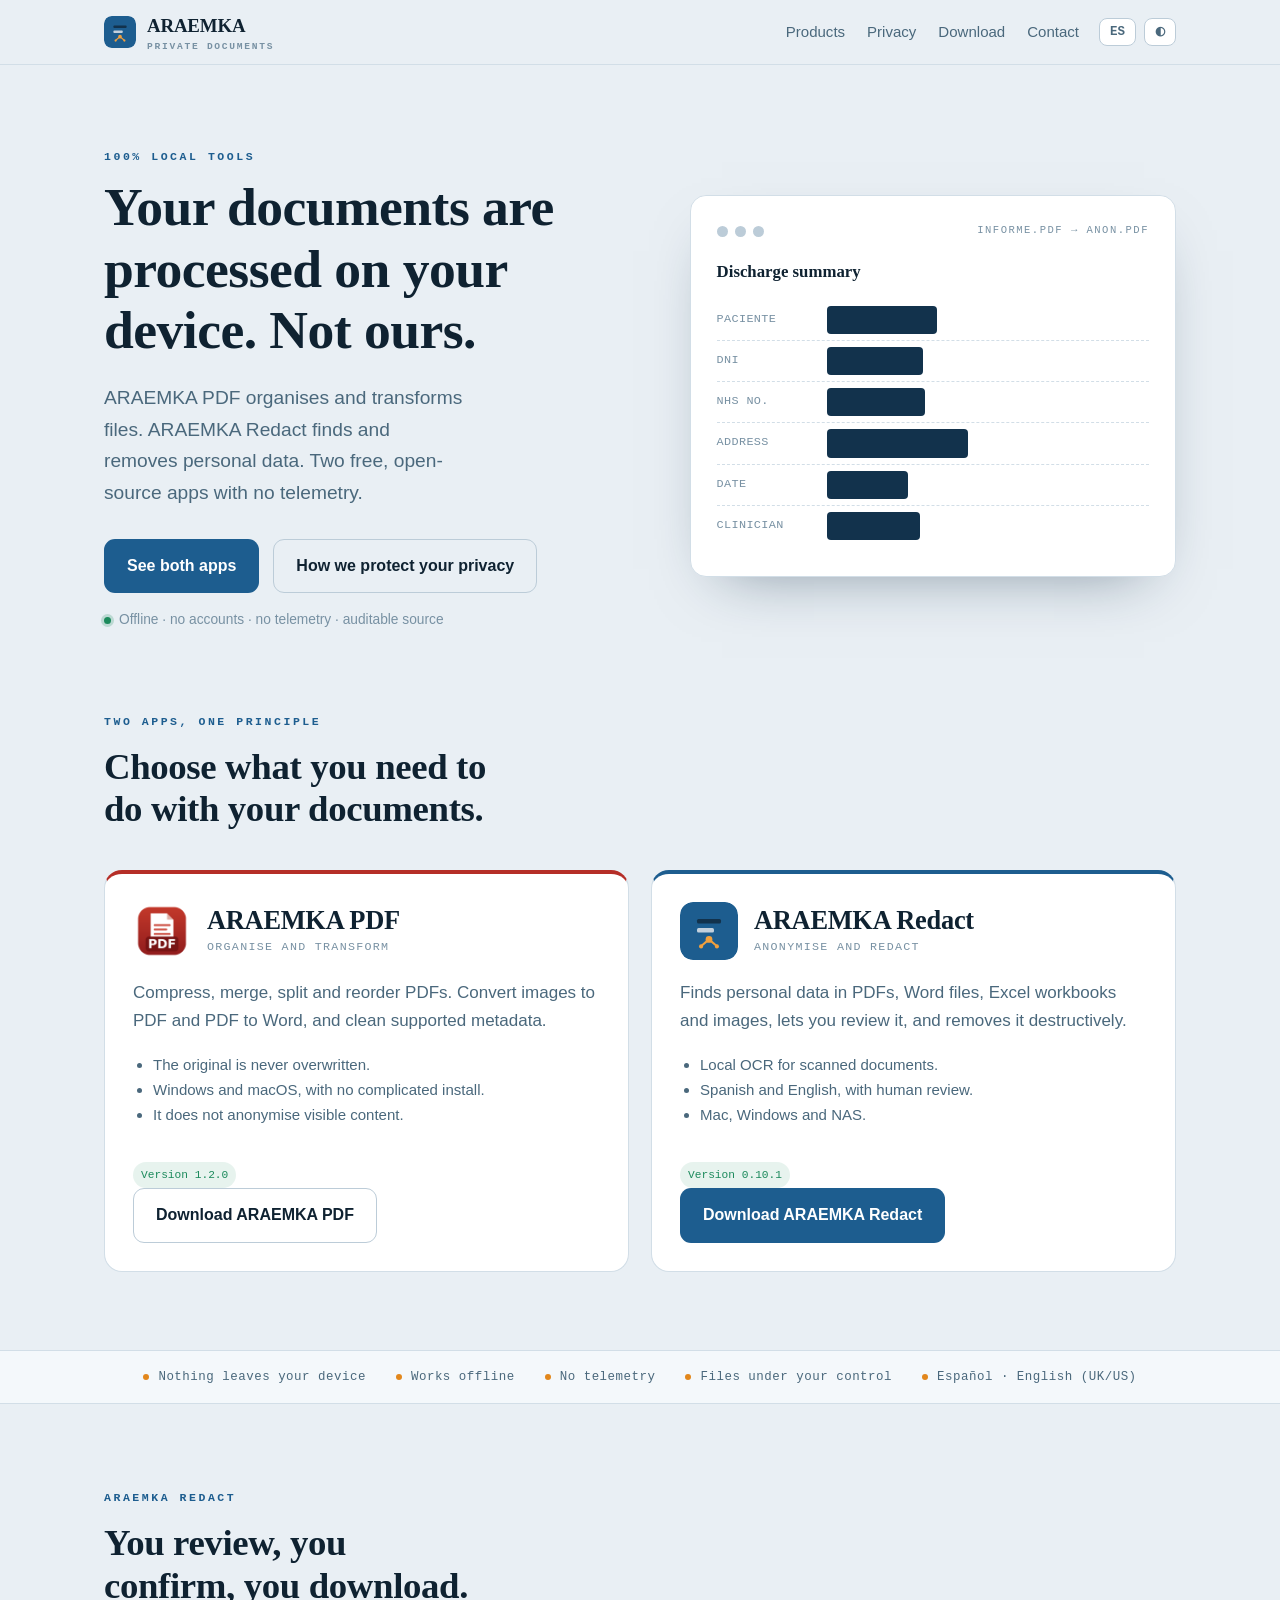
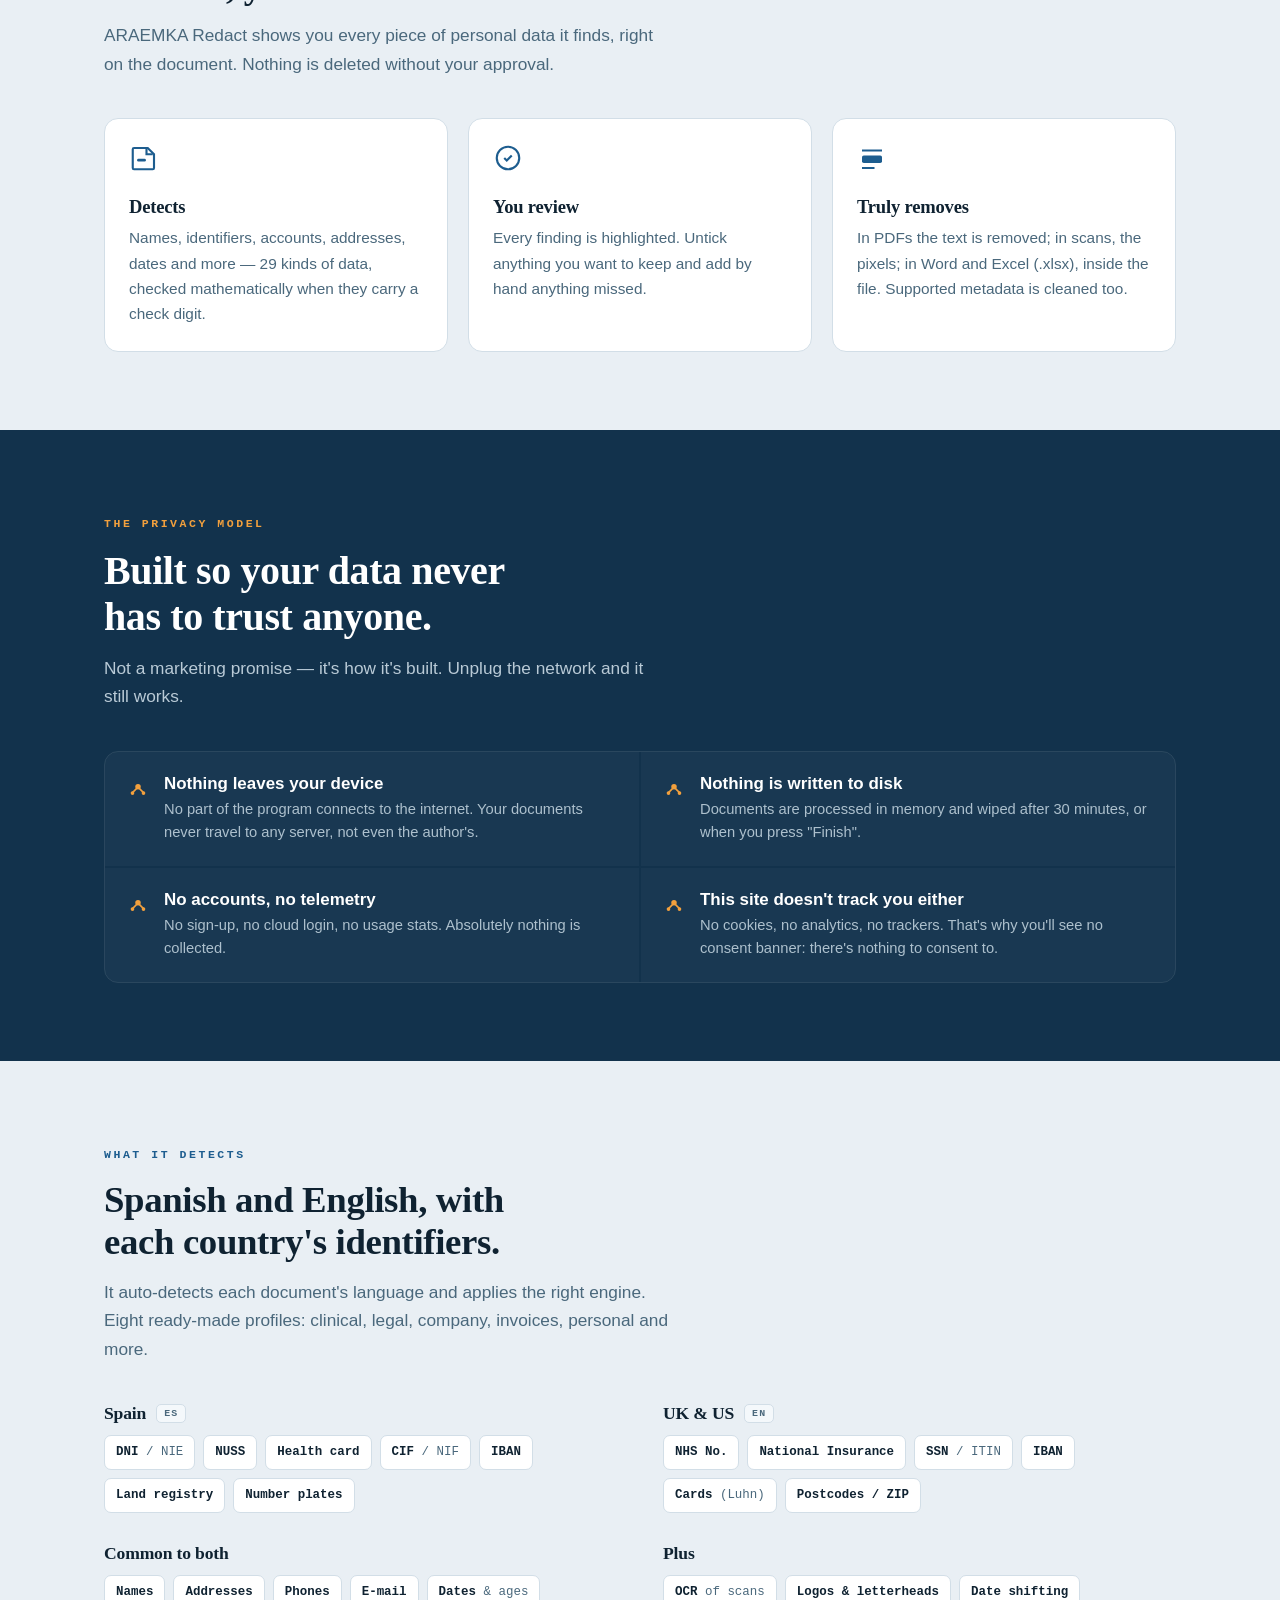
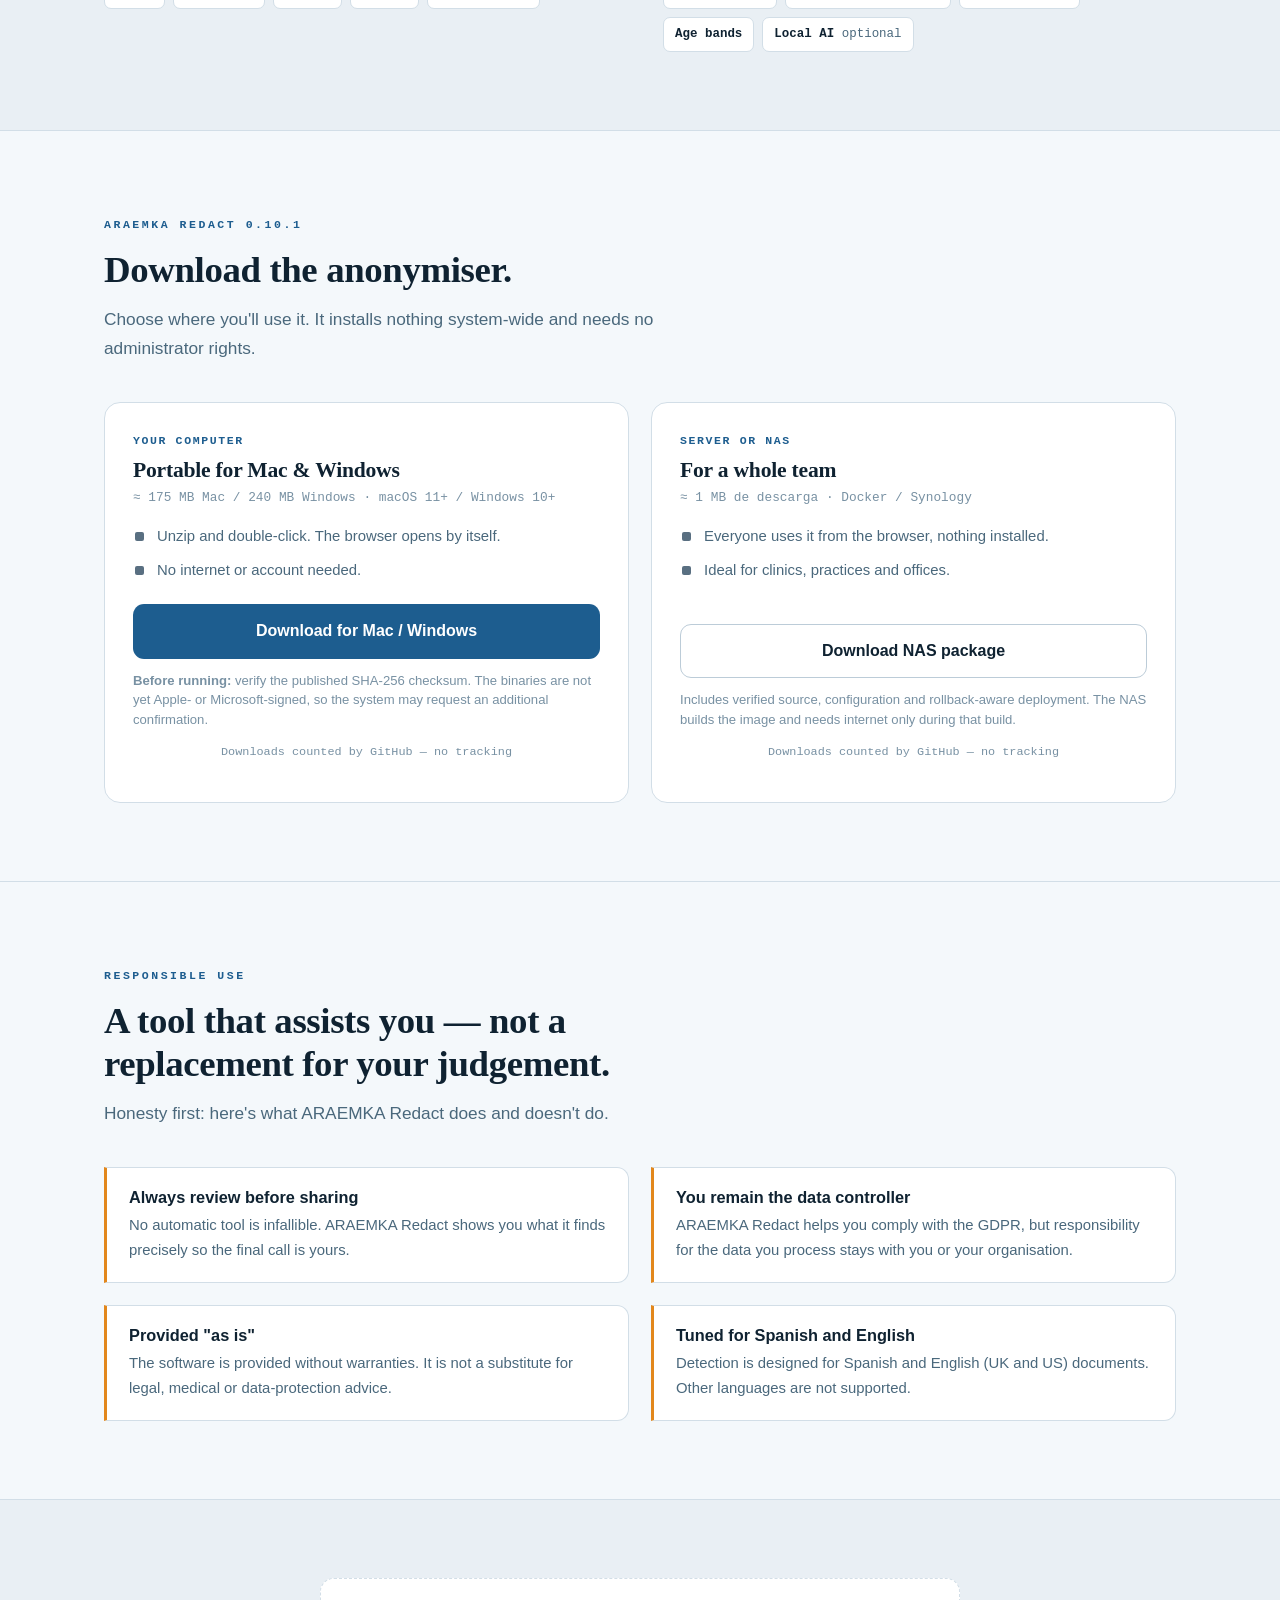
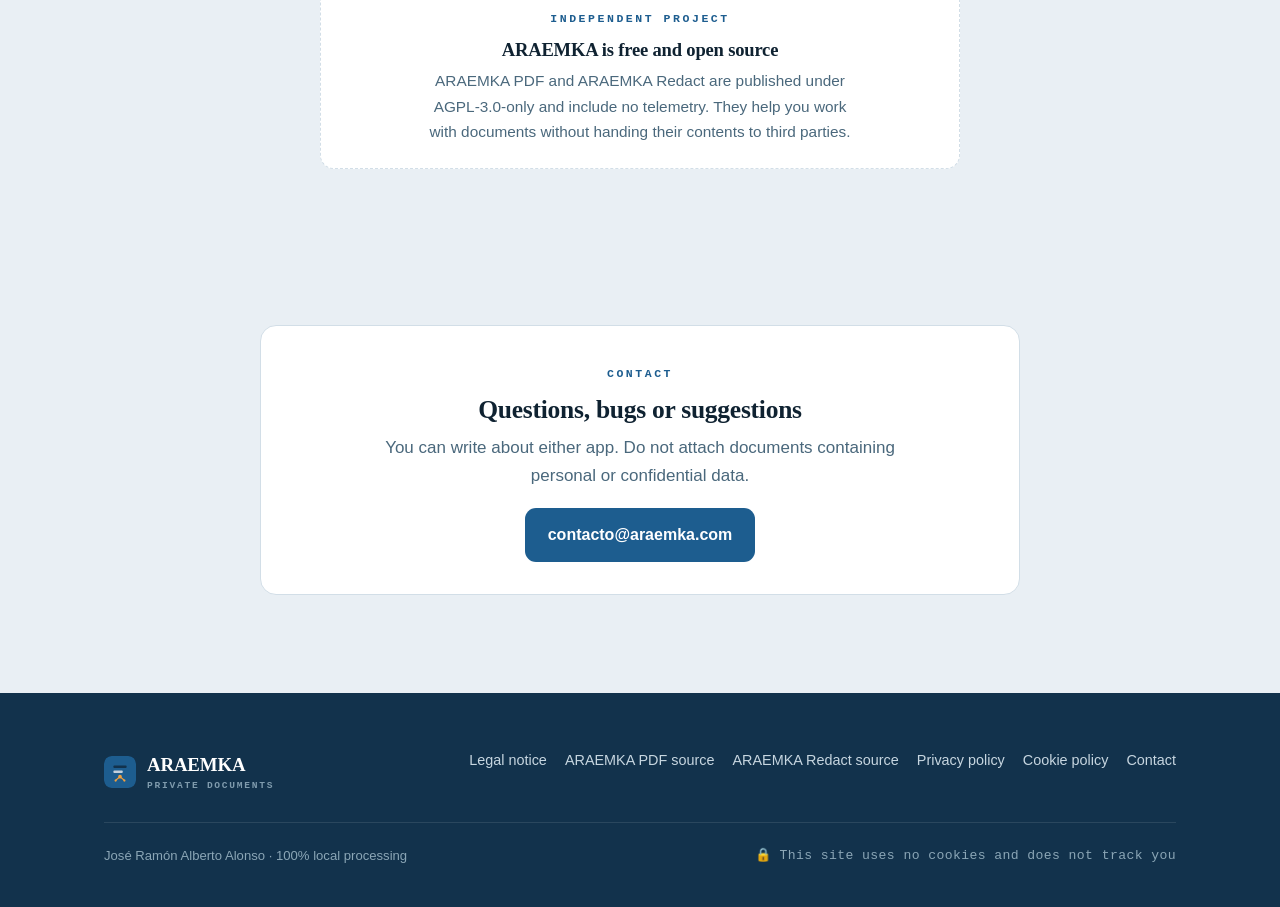
==== commit 115e8790: "Presentar la familia ARAEMKA" ====
--- a/web/index.html
+++ b/web/index.html
@@ -3,8 +3,8 @@
 <head>
 <meta charset="utf-8">
 <meta name="viewport" content="width=device-width, initial-scale=1">
-<title>ARAEMKA Redact · Anonimización local de documentos</title>
-<meta name="description" content="ARAEMKA Redact ayuda a anonimizar PDF, Word, Excel e imágenes sin enviar los documentos a servicios externos. Procesamiento local, sin telemetría. Español e inglés.">
+<title>ARAEMKA · Herramientas locales para documentos</title>
+<meta name="description" content="ARAEMKA PDF y ARAEMKA Redact: herramientas gratuitas y de código abierto para trabajar con documentos y proteger datos sin enviarlos a servicios externos.">
 <link rel="icon" href="data:image/svg+xml,%3Csvg xmlns='http://www.w3.org/2000/svg' viewBox='0 0 512 512'%3E%3Crect width='512' height='512' rx='114' fill='%231d5d8f'/%3E%3Crect x='150' y='150' width='212' height='40' rx='14' fill='%2312324c'/%3E%3Crect x='150' y='230' width='150' height='40' rx='14' fill='%23c3d0dc'/%3E%3Cpath d='M256 330 L188 388' stroke='%23f2a03d' stroke-width='18' stroke-linecap='round'/%3E%3Cpath d='M256 330 L324 388' stroke='%23f2a03d' stroke-width='18' stroke-linecap='round'/%3E%3Ccircle cx='256' cy='330' r='30' fill='%23f2a03d'/%3E%3Ccircle cx='186' cy='392' r='18' fill='%23f2a03d'/%3E%3Ccircle cx='326' cy='392' r='18' fill='%23f2a03d'/%3E%3C/svg%3E">
 <style>
 :root{
@@ -132,6 +132,24 @@
 .card p{margin:0; color:var(--ink-soft); font-size:.96rem}
 .card .ic{width:30px; height:30px; margin-bottom:14px; color:var(--brand)}
 
+/* product family */
+.products{padding-top:34px}
+.product-grid{display:grid; grid-template-columns:1fr 1fr; gap:22px}
+@media (max-width:820px){.product-grid{grid-template-columns:1fr}}
+.product{background:var(--surface); border:1px solid var(--line); border-radius:18px; padding:28px; display:flex; flex-direction:column; min-height:100%}
+.product.redact-product{border-top:4px solid var(--brand)}
+.product.pdf-product{border-top:4px solid #b52e27}
+.product-head{display:flex; align-items:center; gap:16px; margin-bottom:12px}
+.product-icon{width:58px; height:58px; border-radius:13px; object-fit:cover; flex:0 0 auto}
+.product-mark{width:58px; height:58px; border-radius:13px; display:block; flex:0 0 auto}
+.product h2{font-size:1.65rem; margin:0}
+.product .purpose{font-family:var(--mono); font-size:.73rem; color:var(--ink-faint); text-transform:uppercase; letter-spacing:.11em; margin-top:3px}
+.product p{color:var(--ink-soft); margin:7px 0 0}
+.product ul{padding-left:20px; margin:18px 0 24px; color:var(--ink-soft); font-size:.94rem}
+.product .cta-row{margin-top:auto}
+.product .btn{justify-content:center}
+.badge{display:inline-flex; align-items:center; width:max-content; font-family:var(--mono); font-size:.7rem; padding:4px 8px; border-radius:999px; color:var(--good); background:color-mix(in srgb,var(--good) 10%,transparent); margin-top:10px}
+
 /* privacy — the spine */
 .privacy{background:var(--redact); color:#eaf1f6; position:relative; overflow:hidden}
 .privacy .eyebrow{color:var(--accent-soft)}
@@ -180,6 +198,9 @@
 /* support */
 .support .card{border-style:dashed; text-align:center; max-width:640px; margin:0 auto}
 .support .btn{margin-top:8px}
+.contact-card{max-width:760px; margin:0 auto; text-align:center; background:var(--surface); border:1px solid var(--line); border-radius:16px; padding:32px}
+.contact-card h2{margin:8px 0 10px}
+.contact-card p{color:var(--ink-soft); max-width:56ch; margin:0 auto 18px}
 
 /* footer */
 footer.site{background:var(--redact); color:#c7d6e0; padding:56px 0 40px; margin-top:20px}
@@ -217,13 +238,13 @@
   <div class="wrap nav">
     <a class="brand" href="#top" data-goto="home">
       <svg class="mark" viewBox="0 0 512 512" aria-hidden="true"><rect width="512" height="512" rx="114" fill="#1d5d8f"/><rect x="150" y="150" width="212" height="40" rx="14" fill="#12324c"/><rect x="150" y="230" width="150" height="40" rx="14" fill="#c3d0dc"/><path d="M256 330 L188 388" stroke="#f2a03d" stroke-width="18" stroke-linecap="round"/><path d="M256 330 L324 388" stroke="#f2a03d" stroke-width="18" stroke-linecap="round"/><circle cx="256" cy="330" r="30" fill="#f2a03d"/><circle cx="186" cy="392" r="18" fill="#f2a03d"/><circle cx="326" cy="392" r="18" fill="#f2a03d"/></svg>
-      <span><b>ARAEMKA Redact</b><small><span class="lang-es">Privacidad local</span><span class="lang-en">Local privacy</span></small></span>
+      <span><b>ARAEMKA</b><small><span class="lang-es">Documentos privados</span><span class="lang-en">Private documents</span></small></span>
     </a>
     <nav class="nav-links">
-      <a href="#que-hace"><span class="lang-es">Qué hace</span><span class="lang-en">What it does</span></a>
+      <a href="#productos"><span class="lang-es">Productos</span><span class="lang-en">Products</span></a>
       <a href="#privacidad"><span class="lang-es">Privacidad</span><span class="lang-en">Privacy</span></a>
-      <a href="#deteccion"><span class="lang-es">Qué detecta</span><span class="lang-en">What it detects</span></a>
       <a href="#descargar"><span class="lang-es">Descargar</span><span class="lang-en">Download</span></a>
+      <a href="#contacto"><span class="lang-es">Contacto</span><span class="lang-en">Contact</span></a>
     </nav>
     <div class="nav-tools">
       <button class="tbtn" id="lang" type="button" aria-label="Cambiar idioma">EN</button>
@@ -240,21 +261,21 @@
 <section class="hero">
   <div class="wrap hero-grid">
     <div>
-      <span class="eyebrow"><span class="lang-es">Anonimización 100% local</span><span class="lang-en">100% local anonymisation</span></span>
+      <span class="eyebrow"><span class="lang-es">Herramientas 100% locales</span><span class="lang-en">100% local tools</span></span>
       <h1>
-        <span class="lang-es">Ayuda a anonimizar PDF, Word, Excel e imágenes sin enviar los documentos a servicios externos.</span>
-        <span class="lang-en">Anonymise PDFs, Word files, Excel workbooks and images without sending the documents to external services.</span>
+        <span class="lang-es">Tus documentos se trabajan en tu equipo. No en el nuestro.</span>
+        <span class="lang-en">Your documents are processed on your device. Not ours.</span>
       </h1>
       <p class="lede">
-        <span class="lang-es">Informes clínicos, escritos jurídicos, nóminas, facturas y papeles personales. Los datos se borran de verdad del archivo — no se tapan.</span>
-        <span class="lang-en">Medical reports, legal filings, payroll, invoices and personal paperwork. The data is genuinely deleted from the file — not just covered.</span>
+        <span class="lang-es">ARAEMKA PDF organiza y transforma archivos. ARAEMKA Redact localiza y elimina datos personales. Dos aplicaciones gratuitas, abiertas y sin telemetría.</span>
+        <span class="lang-en">ARAEMKA PDF organises and transforms files. ARAEMKA Redact finds and removes personal data. Two free, open-source apps with no telemetry.</span>
       </p>
       <div class="cta-row">
-        <a class="btn btn-primary" href="#descargar">
-          <span class="lang-es">Descargar gratis</span><span class="lang-en">Download free</span>
+        <a class="btn btn-primary" href="#productos">
+          <span class="lang-es">Ver los dos programas</span><span class="lang-en">See both apps</span>
         </a>
         <a class="btn btn-ghost" href="#privacidad">
-          <span class="lang-es">Cómo protege tu privacidad</span><span class="lang-en">How it protects you</span>
+          <span class="lang-es">Cómo protegemos tu privacidad</span><span class="lang-en">How we protect your privacy</span>
         </a>
       </div>
       <div class="hero-note">
@@ -277,19 +298,59 @@
   </div>
 </section>
 
+<!-- PRODUCTOS -->
+<section class="products" id="productos">
+  <div class="wrap">
+    <div class="sec-head">
+      <span class="eyebrow"><span class="lang-es">Dos programas, un mismo principio</span><span class="lang-en">Two apps, one principle</span></span>
+      <h2><span class="lang-es">Elige qué necesitas hacer con tus documentos.</span><span class="lang-en">Choose what you need to do with your documents.</span></h2>
+    </div>
+    <div class="product-grid">
+      <article class="product pdf-product">
+        <div class="product-head">
+          <img class="product-icon" src="araemka-pdf.png" alt="" width="58" height="58">
+          <div><h2>ARAEMKA PDF</h2><div class="purpose"><span class="lang-es">Organizar y transformar</span><span class="lang-en">Organise and transform</span></div></div>
+        </div>
+        <p><span class="lang-es">Comprime, une, divide y reordena PDF. Convierte imágenes a PDF y PDF a Word, y limpia metadatos compatibles.</span><span class="lang-en">Compress, merge, split and reorder PDFs. Convert images to PDF and PDF to Word, and clean supported metadata.</span></p>
+        <ul>
+          <li><span class="lang-es">El original nunca se sobrescribe.</span><span class="lang-en">The original is never overwritten.</span></li>
+          <li><span class="lang-es">Windows y macOS, sin instalación complicada.</span><span class="lang-en">Windows and macOS, with no complicated install.</span></li>
+          <li><span class="lang-es">No anonimiza el contenido visible.</span><span class="lang-en">It does not anonymise visible content.</span></li>
+        </ul>
+        <span class="badge"><span class="lang-es">Versión 1.2.0</span><span class="lang-en">Version 1.2.0</span></span>
+        <div class="cta-row"><a class="btn btn-ghost" href="https://github.com/jralbertoalonso-tech/ARAEMKA-PDF/releases"><span class="lang-es">Descargar ARAEMKA PDF</span><span class="lang-en">Download ARAEMKA PDF</span></a></div>
+      </article>
+      <article class="product redact-product">
+        <div class="product-head">
+          <svg class="product-mark" viewBox="0 0 512 512" aria-hidden="true"><rect width="512" height="512" rx="114" fill="#1d5d8f"/><rect x="150" y="150" width="212" height="40" rx="14" fill="#12324c"/><rect x="150" y="230" width="150" height="40" rx="14" fill="#c3d0dc"/><path d="M256 330 L188 388" stroke="#f2a03d" stroke-width="18" stroke-linecap="round"/><path d="M256 330 L324 388" stroke="#f2a03d" stroke-width="18" stroke-linecap="round"/><circle cx="256" cy="330" r="30" fill="#f2a03d"/><circle cx="186" cy="392" r="18" fill="#f2a03d"/><circle cx="326" cy="392" r="18" fill="#f2a03d"/></svg>
+          <div><h2>ARAEMKA Redact</h2><div class="purpose"><span class="lang-es">Anonimizar y redactar</span><span class="lang-en">Anonymise and redact</span></div></div>
+        </div>
+        <p><span class="lang-es">Detecta datos personales en PDF, Word, Excel e imágenes, te permite revisarlos y los elimina de forma destructiva.</span><span class="lang-en">Finds personal data in PDFs, Word files, Excel workbooks and images, lets you review it, and removes it destructively.</span></p>
+        <ul>
+          <li><span class="lang-es">OCR local para documentos escaneados.</span><span class="lang-en">Local OCR for scanned documents.</span></li>
+          <li><span class="lang-es">Español e inglés, con revisión humana.</span><span class="lang-en">Spanish and English, with human review.</span></li>
+          <li><span class="lang-es">Mac, Windows y NAS.</span><span class="lang-en">Mac, Windows and NAS.</span></li>
+        </ul>
+        <span class="badge"><span class="lang-es">Versión 0.10.1</span><span class="lang-en">Version 0.10.1</span></span>
+        <div class="cta-row"><a class="btn btn-primary" href="#descargar"><span class="lang-es">Descargar ARAEMKA Redact</span><span class="lang-en">Download ARAEMKA Redact</span></a></div>
+      </article>
+    </div>
+  </div>
+</section>
+
 <div class="trust" id="trust"><div class="wrap">
   <span><span class="lang-es">Nada sale de tu equipo</span><span class="lang-en">Nothing leaves your device</span></span>
   <span><span class="lang-es">Funciona sin internet</span><span class="lang-en">Works offline</span></span>
   <span><span class="lang-es">Sin telemetría</span><span class="lang-en">No telemetry</span></span>
-  <span><span class="lang-es">Borrado destructivo</span><span class="lang-en">Destructive redaction</span></span>
+  <span><span class="lang-es">Archivos bajo tu control</span><span class="lang-en">Files under your control</span></span>
   <span>Español · English (UK/US)</span>
 </div></div>
 
-<!-- QUÉ HACE -->
+<!-- ARAEMKA REDACT -->
 <section id="que-hace">
   <div class="wrap">
     <div class="sec-head">
-      <span class="eyebrow"><span class="lang-es">Qué hace</span><span class="lang-en">What it does</span></span>
+      <span class="eyebrow">ARAEMKA Redact</span>
       <h2><span class="lang-es">Tú revisas, tú confirmas, tú descargas.</span><span class="lang-en">You review, you confirm, you download.</span></h2>
       <p><span class="lang-es">ARAEMKA Redact te muestra cada dato personal que encuentra sobre el propio documento. Nada se borra sin que tú lo apruebes.</span><span class="lang-en">ARAEMKA Redact shows you every piece of personal data it finds, right on the document. Nothing is deleted without your approval.</span></p>
     </div>
@@ -383,8 +444,8 @@
 <section id="descargar" style="background:var(--surface-2); border-top:1px solid var(--line)">
   <div class="wrap">
     <div class="sec-head">
-      <span class="eyebrow"><span class="lang-es">Descargar</span><span class="lang-en">Download</span></span>
-      <h2><span class="lang-es">Gratuito. Sin instalación complicada.</span><span class="lang-en">Free. No complicated install.</span></h2>
+      <span class="eyebrow">ARAEMKA Redact 0.10.1</span>
+      <h2><span class="lang-es">Descarga el anonimizador.</span><span class="lang-en">Download the anonymiser.</span></h2>
       <p><span class="lang-es">Elige según dónde lo vayas a usar. No instala nada en el sistema ni pide permisos de administrador.</span><span class="lang-en">Choose where you'll use it. It installs nothing system-wide and needs no administrator rights.</span></p>
     </div>
     <div class="dl-grid">
@@ -442,8 +503,20 @@
   <div class="wrap">
     <div class="card">
       <span class="eyebrow"><span class="lang-es">Proyecto independiente</span><span class="lang-en">Independent project</span></span>
-      <h3 style="margin-top:8px"><span class="lang-es">ARAEMKA Redact es gratuito y de código abierto</span><span class="lang-en">ARAEMKA Redact is free and open source</span></h3>
-      <p style="color:var(--ink-soft); max-width:52ch; margin:8px auto 0"><span class="lang-es">Hecho por un médico para proteger la privacidad de las personas. Se publica bajo AGPL-3.0-only y no incorpora telemetría; su finalidad es ayudar a compartir documentos con más seguridad.</span><span class="lang-en">Made by a physician to protect people's privacy. It is published under AGPL-3.0-only and includes no telemetry; its purpose is to help make document sharing safer.</span></p>
+      <h3 style="margin-top:8px"><span class="lang-es">ARAEMKA es gratuito y de código abierto</span><span class="lang-en">ARAEMKA is free and open source</span></h3>
+      <p style="color:var(--ink-soft); max-width:52ch; margin:8px auto 0"><span class="lang-es">ARAEMKA PDF y ARAEMKA Redact se publican bajo AGPL-3.0-only y no incorporan telemetría. Su finalidad es ayudarte a trabajar con documentos sin entregar su contenido a terceros.</span><span class="lang-en">ARAEMKA PDF and ARAEMKA Redact are published under AGPL-3.0-only and include no telemetry. They help you work with documents without handing their contents to third parties.</span></p>
+    </div>
+  </div>
+</section>
+
+<!-- CONTACTO -->
+<section id="contacto">
+  <div class="wrap">
+    <div class="contact-card">
+      <span class="eyebrow"><span class="lang-es">Contacto</span><span class="lang-en">Contact</span></span>
+      <h2><span class="lang-es">Dudas, errores o propuestas</span><span class="lang-en">Questions, bugs or suggestions</span></h2>
+      <p><span class="lang-es">Puedes escribir sobre cualquiera de los dos programas. No adjuntes documentos con datos personales o confidenciales.</span><span class="lang-en">You can write about either app. Do not attach documents containing personal or confidential data.</span></p>
+      <a class="btn btn-primary" href="mailto:contacto@araemka.com">contacto@araemka.com</a>
     </div>
   </div>
 </section>
@@ -456,14 +529,14 @@
   <div class="lang-es">
     <span class="eyebrow">Aviso legal</span>
     <h1>Aviso legal</h1>
-    <p class="updated">Última actualización: 11 de septiembre de 2026</p>
+    <p class="updated">Última actualización: 13 de septiembre de 2026</p>
     <h2>1. Titular del sitio</h2>
-    <p>Este sitio web es un proyecto informativo para la descarga del software <strong>ARAEMKA Redact</strong>, cuyo autor y responsable es <strong>José Ramón Alberto Alonso</strong>. Contacto: <a href="mailto:nodolocal@proton.me">nodolocal@proton.me</a>.</p>
+    <p>Este sitio web es un proyecto informativo para la descarga de <strong>ARAEMKA PDF</strong> y <strong>ARAEMKA Redact</strong>, cuyo autor y responsable es <strong>José Ramón Alberto Alonso</strong>. Contacto: <a href="mailto:contacto@araemka.com">contacto@araemka.com</a>.</p>
     <h2>2. Objeto</h2>
-    <p>El sitio tiene una finalidad informativa y de distribución del software ARAEMKA Redact. ARAEMKA Redact es una herramienta de apoyo a la anonimización de documentos que se ejecuta íntegramente en el equipo del usuario.</p>
+    <p>El sitio informa y distribuye herramientas locales para trabajar con documentos. ARAEMKA PDF organiza, transforma y limpia metadatos compatibles; ARAEMKA Redact ayuda a localizar y eliminar datos personales. Ambos se ejecutan íntegramente en el equipo del usuario.</p>
     <h2>3. Propiedad intelectual</h2>
-    <p>Copyright © 2026 José Ramón Alberto Alonso. ARAEMKA Redact es software libre bajo GNU AGPL v3 exclusivamente (<code>AGPL-3.0-only</code>). El <a href="https://github.com/jralbertoalonso-tech/ARAEMKA-Redact">código fuente correspondiente</a> y el texto íntegro de la licencia están disponibles sin coste. Los componentes de terceros conservan sus respectivas licencias, autoría y marcas.</p>
-    <p>ARAEMKA y ARAEMKA Redact y sus logotipos son signos distintivos reivindicados por el autor. La AGPL no concede derechos sobre ellos como marcas, salvo el uso descriptivo necesario para identificar el programa.</p>
+    <p>Copyright © 2026 José Ramón Alberto Alonso. ARAEMKA PDF y ARAEMKA Redact son software libre bajo GNU AGPL v3 exclusivamente (<code>AGPL-3.0-only</code>). El código fuente y el texto íntegro de la licencia están disponibles sin coste en sus respectivos repositorios. Los componentes de terceros conservan sus licencias, autoría y marcas.</p>
+    <p>ARAEMKA, ARAEMKA PDF y ARAEMKA Redact y sus logotipos son signos distintivos reivindicados por el autor. La AGPL no concede derechos sobre ellos como marcas, salvo el uso descriptivo necesario para identificar los programas.</p>
     <h2>4. Condiciones de uso del software</h2>
     <p>El software se proporciona «tal cual», sin garantías de ningún tipo. ARAEMKA Redact es una herramienta de apoyo que no sustituye el criterio profesional del usuario ni garantiza por sí sola el cumplimiento de ninguna obligación legal. La persona usuaria y, cuando proceda, el responsable del tratamiento deben revisar íntegramente el resultado y aplicar las medidas adicionales necesarias antes de compartirlo.</p>
     <h2>5. Limitación de responsabilidad</h2>
@@ -476,14 +549,14 @@
   <div class="lang-en">
     <span class="eyebrow">Legal notice</span>
     <h1>Legal notice</h1>
-    <p class="updated">Last updated: 11 September 2026</p>
+    <p class="updated">Last updated: 13 September 2026</p>
     <h2>1. Site owner</h2>
-    <p>This website is an informational project for distributing the <strong>ARAEMKA Redact</strong> software, whose author and owner is <strong>José Ramón Alberto Alonso</strong>. Contact: <a href="mailto:nodolocal@proton.me">nodolocal@proton.me</a>.</p>
+    <p>This website is an informational project for distributing <strong>ARAEMKA PDF</strong> and <strong>ARAEMKA Redact</strong>, whose author and owner is <strong>José Ramón Alberto Alonso</strong>. Contact: <a href="mailto:contacto@araemka.com">contacto@araemka.com</a>.</p>
     <h2>2. Purpose</h2>
-    <p>The site provides information about and distributes ARAEMKA Redact. ARAEMKA Redact is a supporting document-anonymisation tool that runs entirely on the user's own device.</p>
+    <p>The site provides information about and distributes local document tools. ARAEMKA PDF organises, transforms and cleans supported metadata; ARAEMKA Redact helps find and remove personal data. Both run entirely on the user's own device.</p>
     <h2>3. Intellectual property</h2>
-    <p>Copyright © 2026 José Ramón Alberto Alonso. ARAEMKA Redact is free software under GNU AGPL v3 only (<code>AGPL-3.0-only</code>). The <a href="https://github.com/jralbertoalonso-tech/ARAEMKA-Redact">corresponding source code</a> and full licence text are available at no charge. Third-party components retain their own licences, authorship and marks.</p>
-    <p>ARAEMKA and ARAEMKA Redact and their logos are marks claimed by the author. The AGPL does not grant trademark rights in them, except for descriptive use needed to identify the software.</p>
+    <p>Copyright © 2026 José Ramón Alberto Alonso. ARAEMKA PDF and ARAEMKA Redact are free software under GNU AGPL v3 only (<code>AGPL-3.0-only</code>). Their corresponding source code and full licence text are available at no charge in their repositories. Third-party components retain their own licences, authorship and marks.</p>
+    <p>ARAEMKA, ARAEMKA PDF and ARAEMKA Redact and their logos are marks claimed by the author. The AGPL does not grant trademark rights in them, except for descriptive use needed to identify the software.</p>
     <h2>4. Software terms of use</h2>
     <p>The software is provided "as is", without warranties of any kind. ARAEMKA Redact is a supporting tool that does not replace professional judgement and does not by itself guarantee compliance with any legal obligation. The user and, where applicable, the data controller must review the complete result and apply any additional safeguards required before sharing it.</p>
     <h2>5. Limitation of liability</h2>
@@ -501,30 +574,30 @@
   <div class="lang-es">
     <span class="eyebrow">Privacidad</span>
     <h1>Política de privacidad</h1>
-    <p class="updated">Última actualización: 11 de septiembre de 2026</p>
+    <p class="updated">Última actualización: 13 de septiembre de 2026</p>
     <h2>1. Este sitio web no recoge datos personales</h2>
     <p>Este sitio <strong>no integra cookies propias, analítica, formularios ni rastreadores</strong>. El proveedor que aloja o entrega el sitio puede tratar datos técnicos de conexión conforme a su propia política. El autor no recibe esos registros para elaborar perfiles.</p>
     <h2>2. El software se ejecuta en tu equipo</h2>
-    <p>ARAEMKA Redact funciona <strong>100% en local</strong>. Ni el software ni el autor reciben tus documentos ni ningún dato que trates con él. No existe telemetría ni comunicación con servidores externos.</p>
+    <p>ARAEMKA PDF y ARAEMKA Redact funcionan <strong>100% en local</strong>. Ni los programas ni el autor reciben tus documentos ni los datos que trates con ellos. No existe telemetría ni comunicación con servidores externos.</p>
     <h2>3. Descargas</h2>
     <p>Los archivos de descarga se alojan en GitHub. Al descargarlos, se aplica la política de privacidad de dicho proveedor, ajena a este sitio.</p>
     <h2>4. Si nos escribes</h2>
-    <p>Si contactas por correo a <a href="mailto:nodolocal@proton.me">nodolocal@proton.me</a>, tus datos (tu dirección y el contenido del mensaje) se utilizarán únicamente para responderte y no se cederán a terceros. Puedes ejercer tus derechos de acceso, rectificación, supresión, oposición, limitación y portabilidad escribiendo a esa misma dirección; también puedes reclamar ante la Agencia Española de Protección de Datos (www.aepd.es).</p>
+    <p>Si contactas por correo a <a href="mailto:contacto@araemka.com">contacto@araemka.com</a>, tus datos (tu dirección y el contenido del mensaje) se utilizarán únicamente para responderte y no se cederán a terceros. Puedes ejercer tus derechos de acceso, rectificación, supresión, oposición, limitación y portabilidad escribiendo a esa misma dirección; también puedes reclamar ante la Agencia Española de Protección de Datos (www.aepd.es).</p>
     <h2>5. Responsable del tratamiento de tus documentos</h2>
     <p>Respecto a los datos personales contenidos en los documentos que anonimizas, <strong>el responsable del tratamiento eres tú o tu organización</strong>. ARAEMKA Redact es una herramienta que te ayuda a cumplir el RGPD, pero no asume esa responsabilidad en tu lugar.</p>
   </div>
   <div class="lang-en">
     <span class="eyebrow">Privacy</span>
     <h1>Privacy policy</h1>
-    <p class="updated">Last updated: 11 September 2026</p>
+    <p class="updated">Last updated: 13 September 2026</p>
     <h2>1. This website collects no personal data</h2>
     <p>This site integrates <strong>no first-party cookies, analytics, forms or trackers</strong>. The provider hosting or delivering the site may process technical connection data under its own policy. The author does not receive those logs to create profiles.</p>
     <h2>2. The software runs on your device</h2>
-    <p>ARAEMKA Redact runs <strong>100% locally</strong>. Neither the software nor the author receives your documents or any data you process with it. There is no telemetry and no communication with external servers.</p>
+    <p>ARAEMKA PDF and ARAEMKA Redact run <strong>100% locally</strong>. Neither app nor the author receives your documents or any data you process with them. There is no telemetry and no communication with external servers.</p>
     <h2>3. Downloads</h2>
     <p>Download files are hosted on GitHub. When downloading, that provider's privacy policy applies, independently of this site.</p>
     <h2>4. If you contact us</h2>
-    <p>If you e-mail <a href="mailto:nodolocal@proton.me">nodolocal@proton.me</a>, your data (your address and the message) will be used only to reply to you and will not be shared with third parties. You may exercise your rights of access, rectification, erasure, objection, restriction and portability at that same address; you may also lodge a complaint with the Spanish Data Protection Agency (www.aepd.es).</p>
+    <p>If you e-mail <a href="mailto:contacto@araemka.com">contacto@araemka.com</a>, your data (your address and the message) will be used only to reply to you and will not be shared with third parties. You may exercise your rights of access, rectification, erasure, objection, restriction and portability at that same address; you may also lodge a complaint with the Spanish Data Protection Agency (www.aepd.es).</p>
     <h2>5. Controller of your documents' data</h2>
     <p>For the personal data contained in the documents you anonymise, <strong>you or your organisation are the data controller</strong>. ARAEMKA Redact is a tool that helps you comply with the GDPR, but it does not take on that responsibility for you.</p>
   </div>
@@ -560,13 +633,15 @@
     <div class="fgrid">
       <a class="brand" href="#top" data-goto="home" style="text-decoration:none">
         <svg class="mark" viewBox="0 0 512 512" aria-hidden="true"><rect width="512" height="512" rx="114" fill="#1d5d8f"/><rect x="150" y="150" width="212" height="40" rx="14" fill="#12324c"/><rect x="150" y="230" width="150" height="40" rx="14" fill="#c3d0dc"/><path d="M256 330 L188 388" stroke="#f2a03d" stroke-width="18" stroke-linecap="round"/><path d="M256 330 L324 388" stroke="#f2a03d" stroke-width="18" stroke-linecap="round"/><circle cx="256" cy="330" r="30" fill="#f2a03d"/><circle cx="186" cy="392" r="18" fill="#f2a03d"/><circle cx="326" cy="392" r="18" fill="#f2a03d"/></svg>
-        <span><b>ARAEMKA Redact</b><small><span class="lang-es">Privacidad local</span><span class="lang-en">Local privacy</span></small></span>
+        <span><b>ARAEMKA</b><small><span class="lang-es">Documentos privados</span><span class="lang-en">Private documents</span></small></span>
       </a>
       <nav>
         <a href="#top" data-goto="avisolegal"><span class="lang-es">Aviso legal</span><span class="lang-en">Legal notice</span></a>
-        <a href="https://github.com/jralbertoalonso-tech/ARAEMKA-Redact"><span class="lang-es">Código fuente</span><span class="lang-en">Source code</span></a>
+        <a href="https://github.com/jralbertoalonso-tech/ARAEMKA-PDF"><span class="lang-es">Código ARAEMKA PDF</span><span class="lang-en">ARAEMKA PDF source</span></a>
+        <a href="https://github.com/jralbertoalonso-tech/ARAEMKA-Redact"><span class="lang-es">Código ARAEMKA Redact</span><span class="lang-en">ARAEMKA Redact source</span></a>
         <a href="#top" data-goto="privacidad"><span class="lang-es">Política de privacidad</span><span class="lang-en">Privacy policy</span></a>
         <a href="#top" data-goto="cookies"><span class="lang-es">Política de cookies</span><span class="lang-en">Cookie policy</span></a>
+        <a href="mailto:contacto@araemka.com"><span class="lang-es">Contacto</span><span class="lang-en">Contact</span></a>
       </nav>
     </div>
     <div class="fnote">
@@ -581,13 +656,13 @@
   var root=document.documentElement;
 
   // ----- theme -----
-  try{var st=localStorage.getItem("nl_theme"); if(st) root.setAttribute("data-theme",st);}catch(e){}
+  try{var st=localStorage.getItem("araemka_theme"); if(st) root.setAttribute("data-theme",st);}catch(e){}
   document.getElementById("theme").addEventListener("click",function(){
     var cur=root.getAttribute("data-theme");
     if(!cur){cur=matchMedia("(prefers-color-scheme:dark)").matches?"dark":"light";}
     var next=cur==="dark"?"light":"dark";
     root.setAttribute("data-theme",next);
-    try{localStorage.setItem("nl_theme",next);}catch(e){}
+    try{localStorage.setItem("araemka_theme",next);}catch(e){}
   });
 
   // ----- language -----
@@ -595,10 +670,10 @@
     root.setAttribute("data-site-lang",l);
     root.setAttribute("lang",l);
     document.getElementById("lang").textContent = l==="es"?"EN":"ES";
-    try{localStorage.setItem("nl_lang",l);}catch(e){}
+    try{localStorage.setItem("araemka_lang",l);}catch(e){}
   }
   var initial="es";
-  try{var sl=localStorage.getItem("nl_lang"); if(sl==="es"||sl==="en") initial=sl;
+  try{var sl=localStorage.getItem("araemka_lang"); if(sl==="es"||sl==="en") initial=sl;
       else if((navigator.language||"es").toLowerCase().indexOf("en")===0) initial="en";}catch(e){}
   setLang(initial);
   document.getElementById("lang").addEventListener("click",function(){
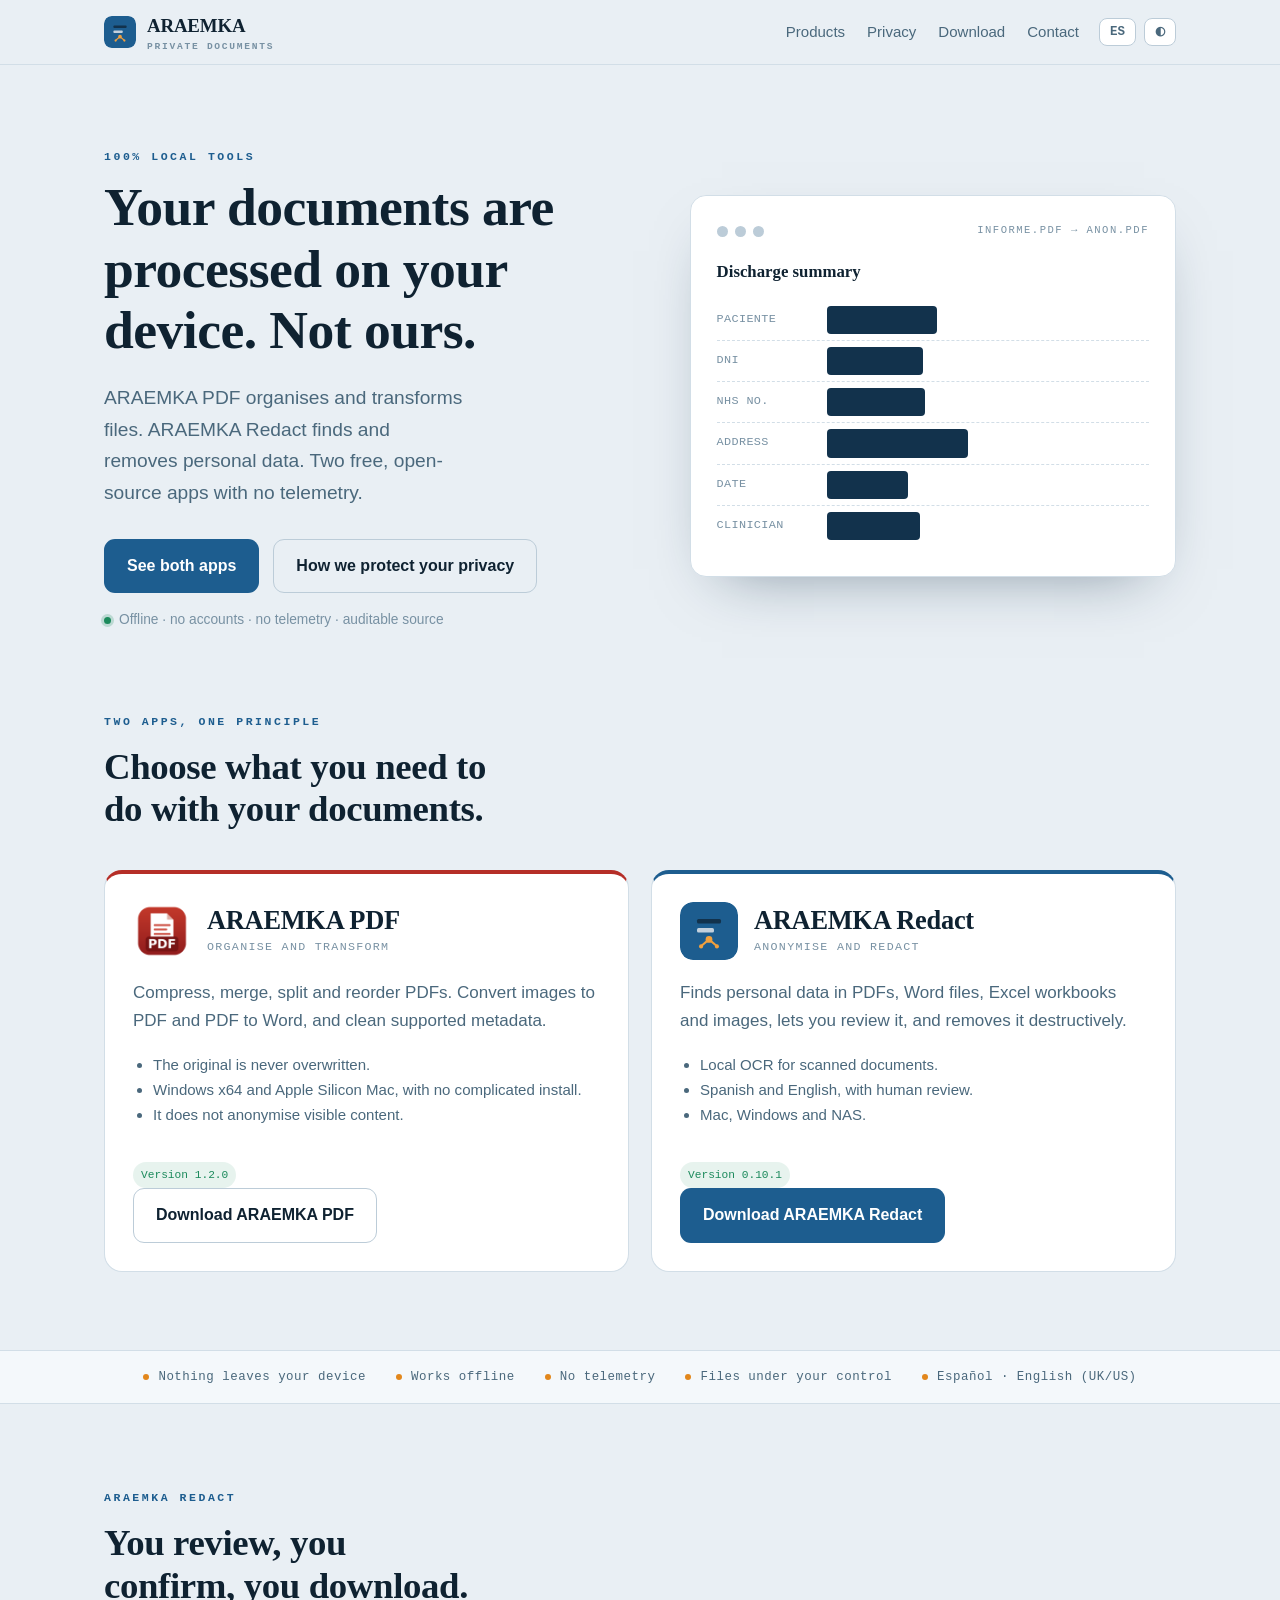
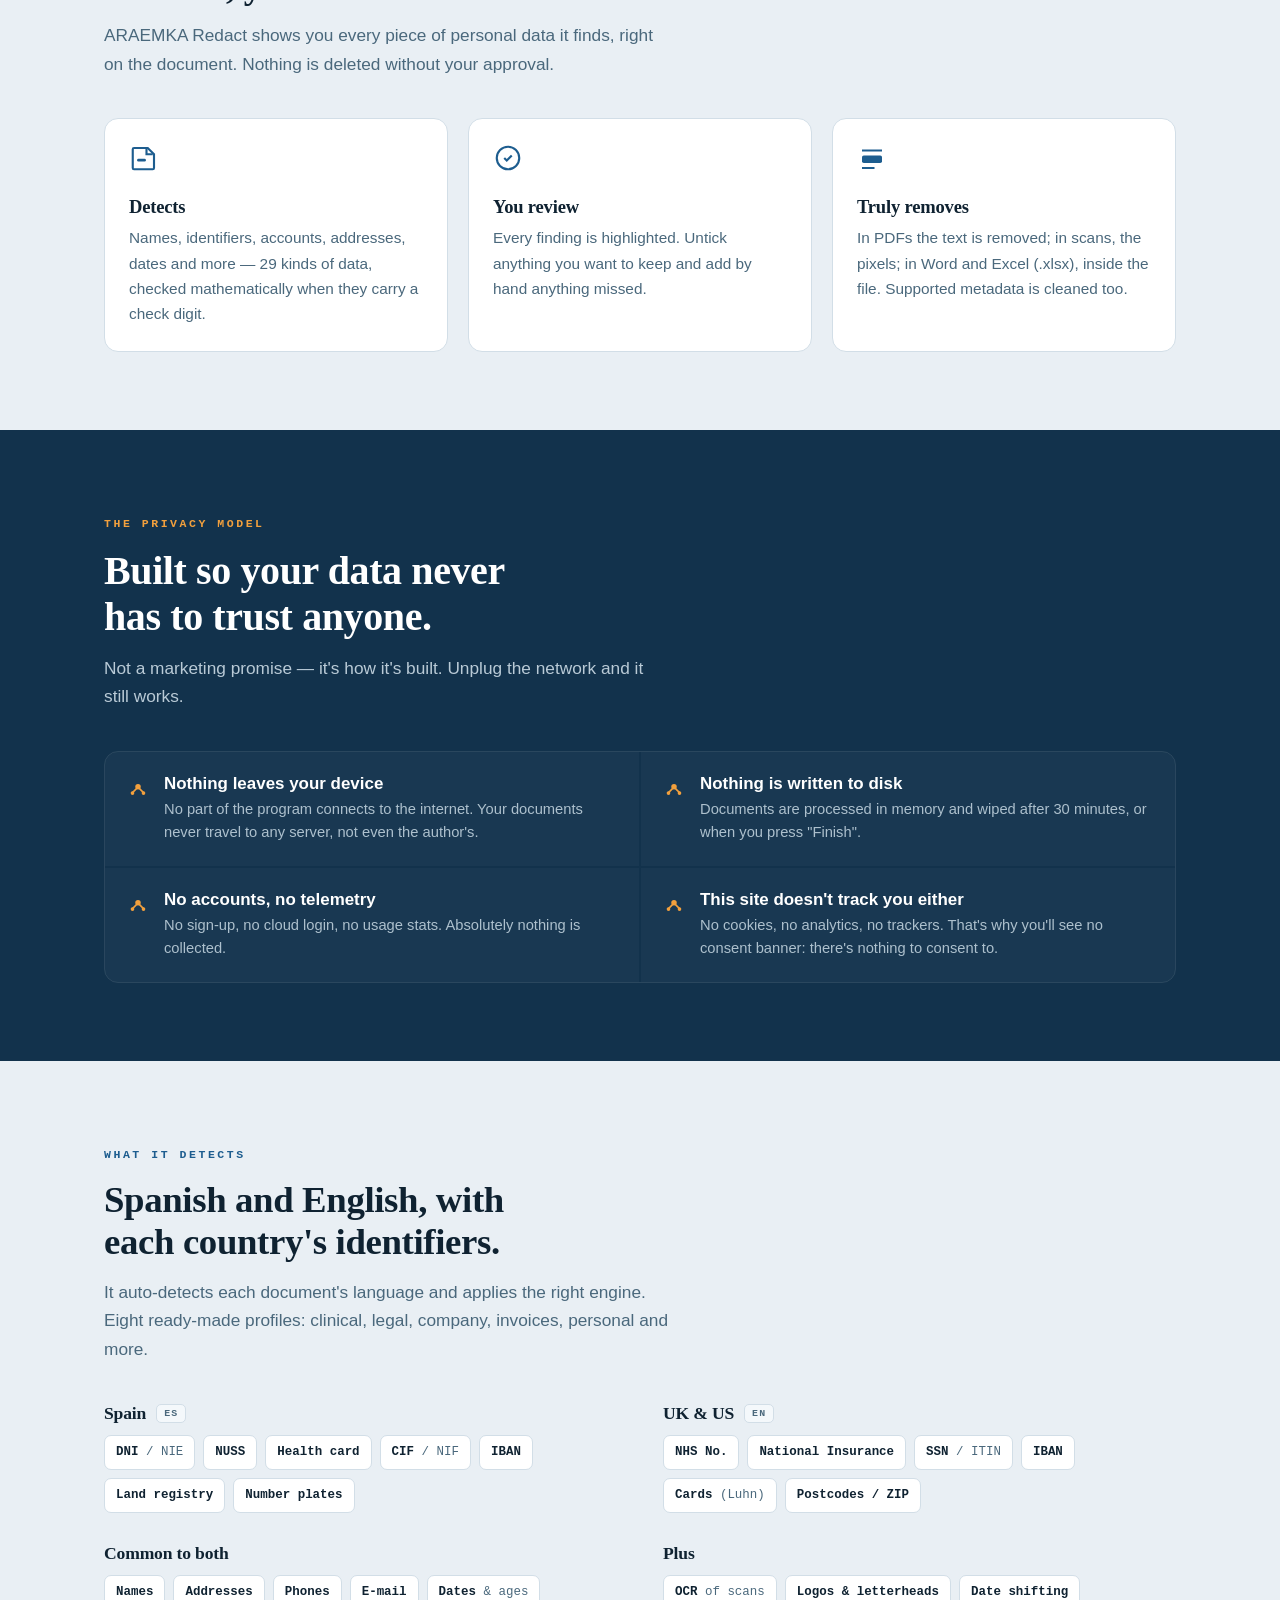
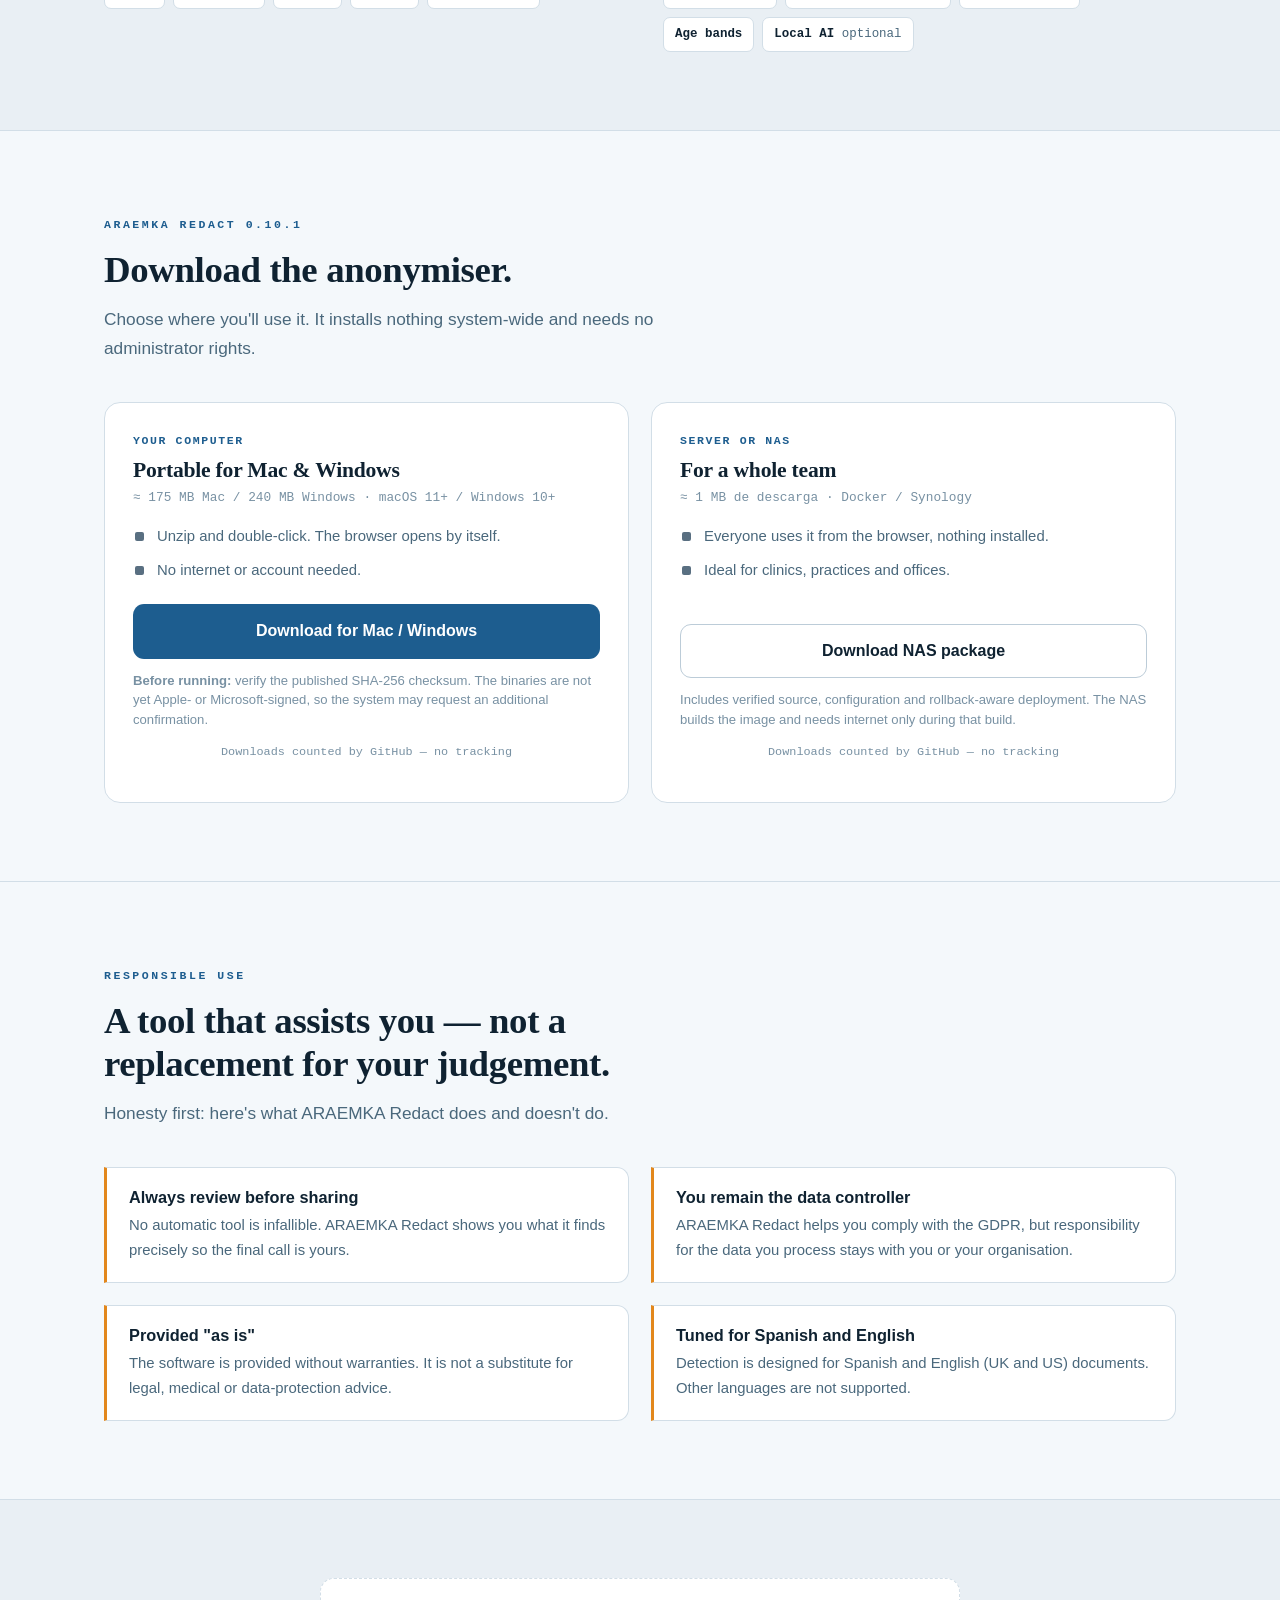
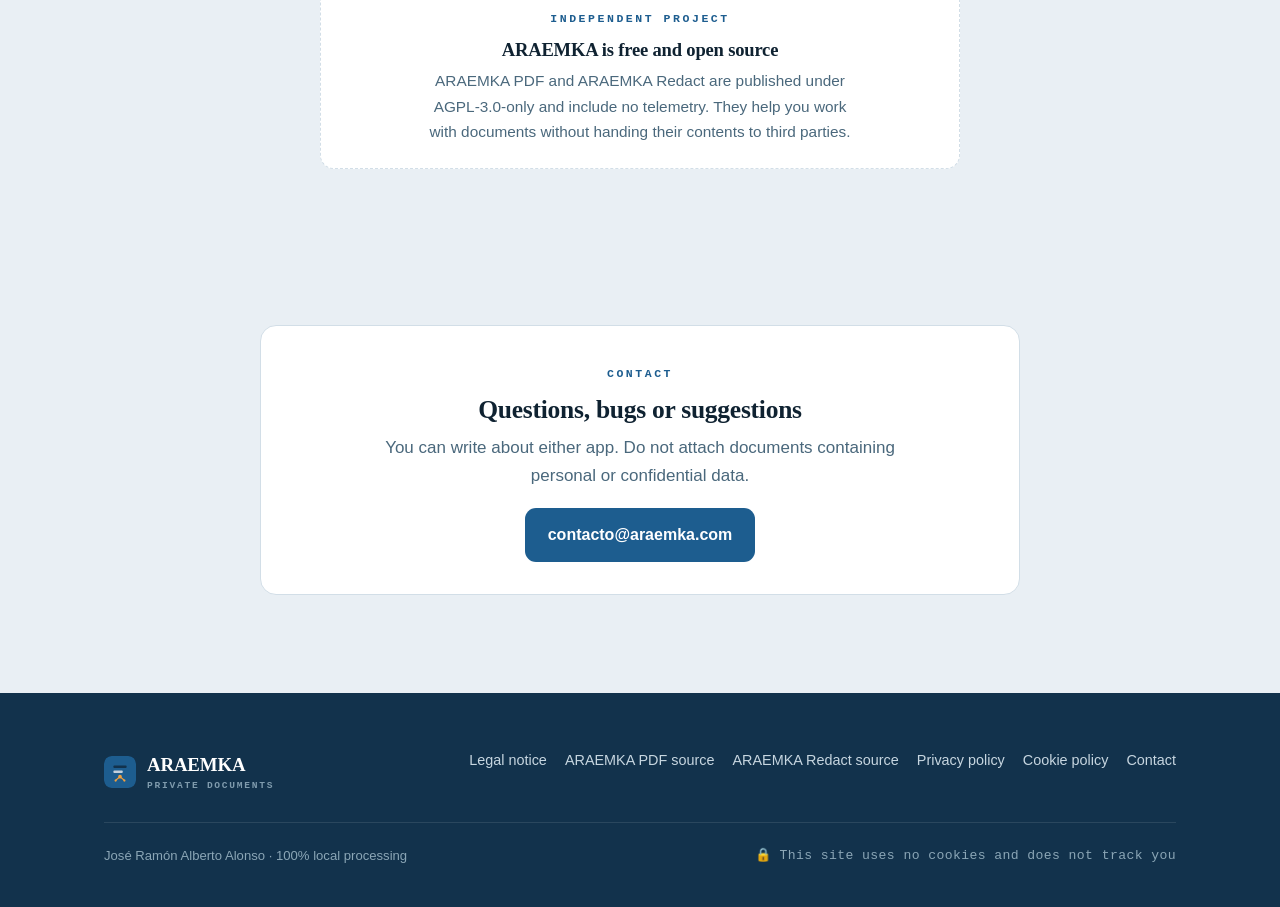
==== commit 34fa1cca: "Aclarar arquitecturas de ARAEMKA PDF" ====
--- a/web/index.html
+++ b/web/index.html
@@ -314,7 +314,7 @@
         <p><span class="lang-es">Comprime, une, divide y reordena PDF. Convierte imágenes a PDF y PDF a Word, y limpia metadatos compatibles.</span><span class="lang-en">Compress, merge, split and reorder PDFs. Convert images to PDF and PDF to Word, and clean supported metadata.</span></p>
         <ul>
           <li><span class="lang-es">El original nunca se sobrescribe.</span><span class="lang-en">The original is never overwritten.</span></li>
-          <li><span class="lang-es">Windows y macOS, sin instalación complicada.</span><span class="lang-en">Windows and macOS, with no complicated install.</span></li>
+          <li><span class="lang-es">Windows x64 y Mac Apple Silicon, sin instalación complicada.</span><span class="lang-en">Windows x64 and Apple Silicon Mac, with no complicated install.</span></li>
           <li><span class="lang-es">No anonimiza el contenido visible.</span><span class="lang-en">It does not anonymise visible content.</span></li>
         </ul>
         <span class="badge"><span class="lang-es">Versión 1.2.0</span><span class="lang-en">Version 1.2.0</span></span>
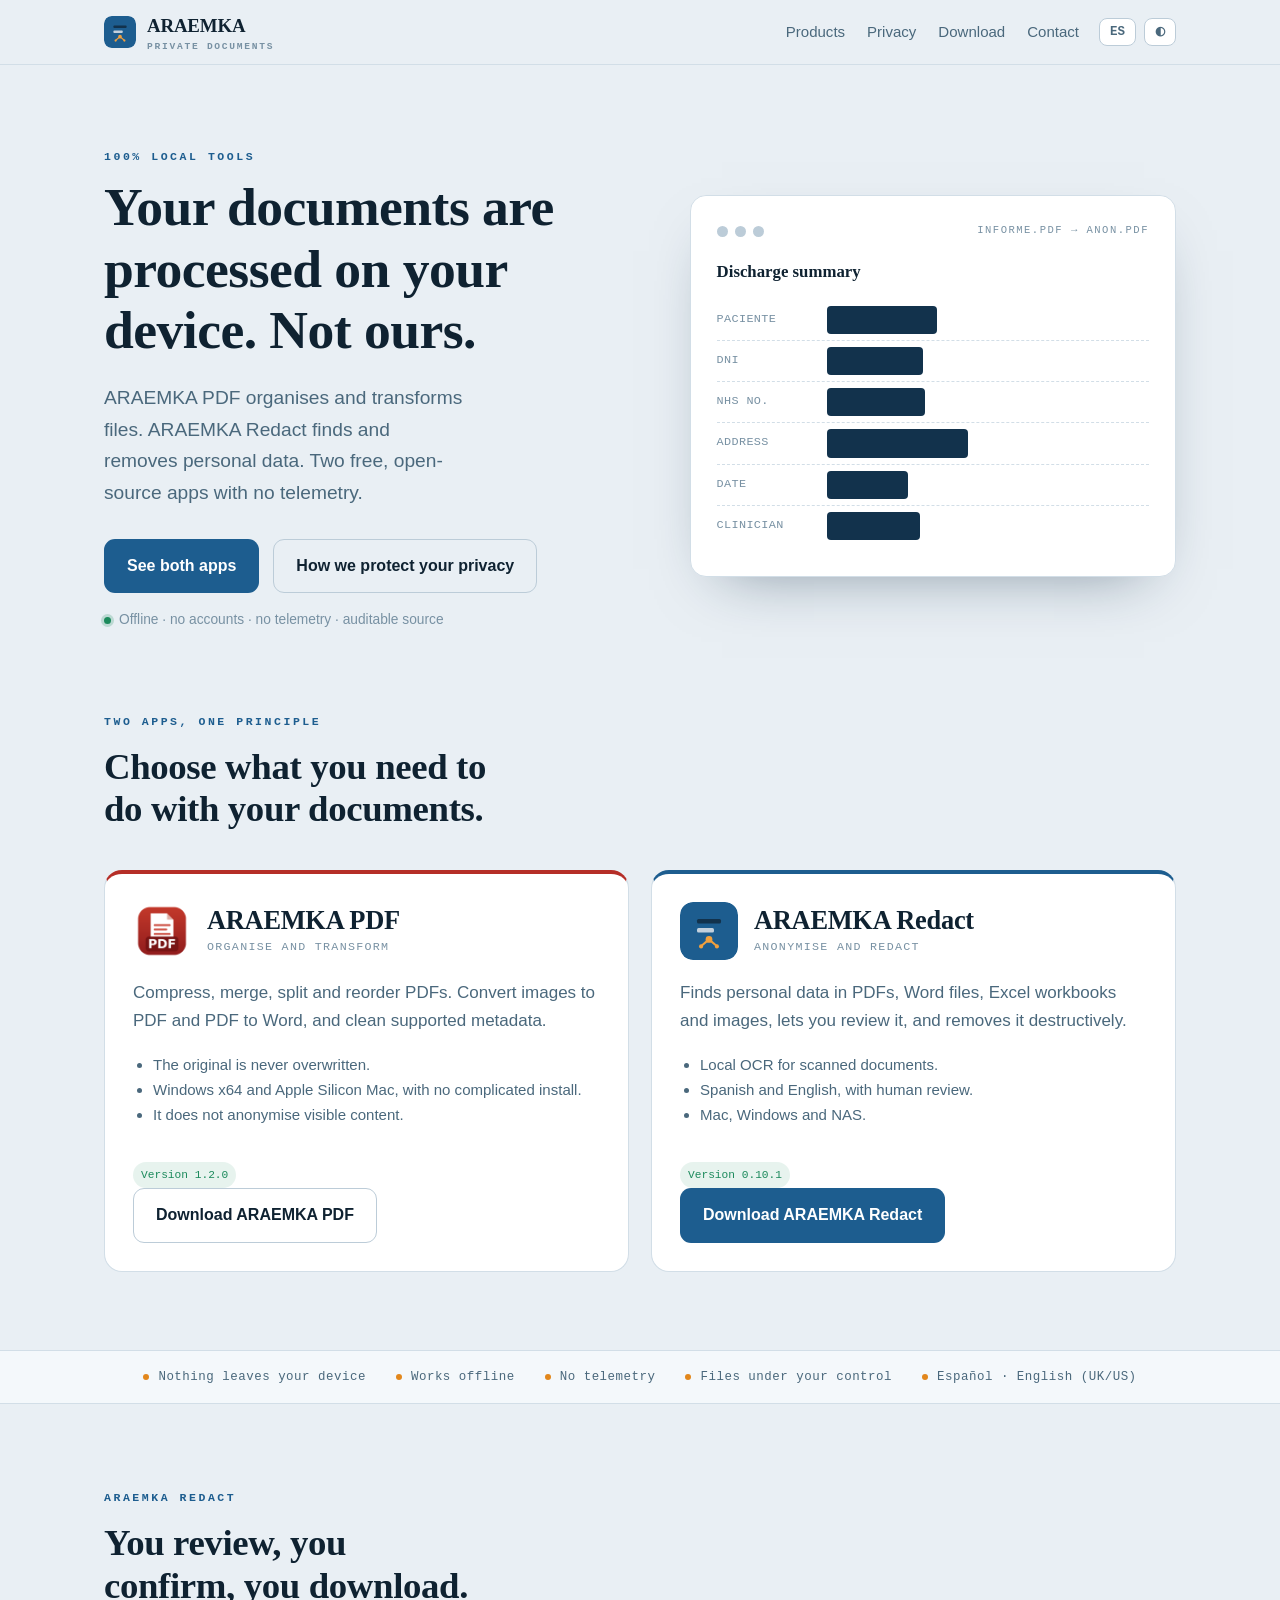
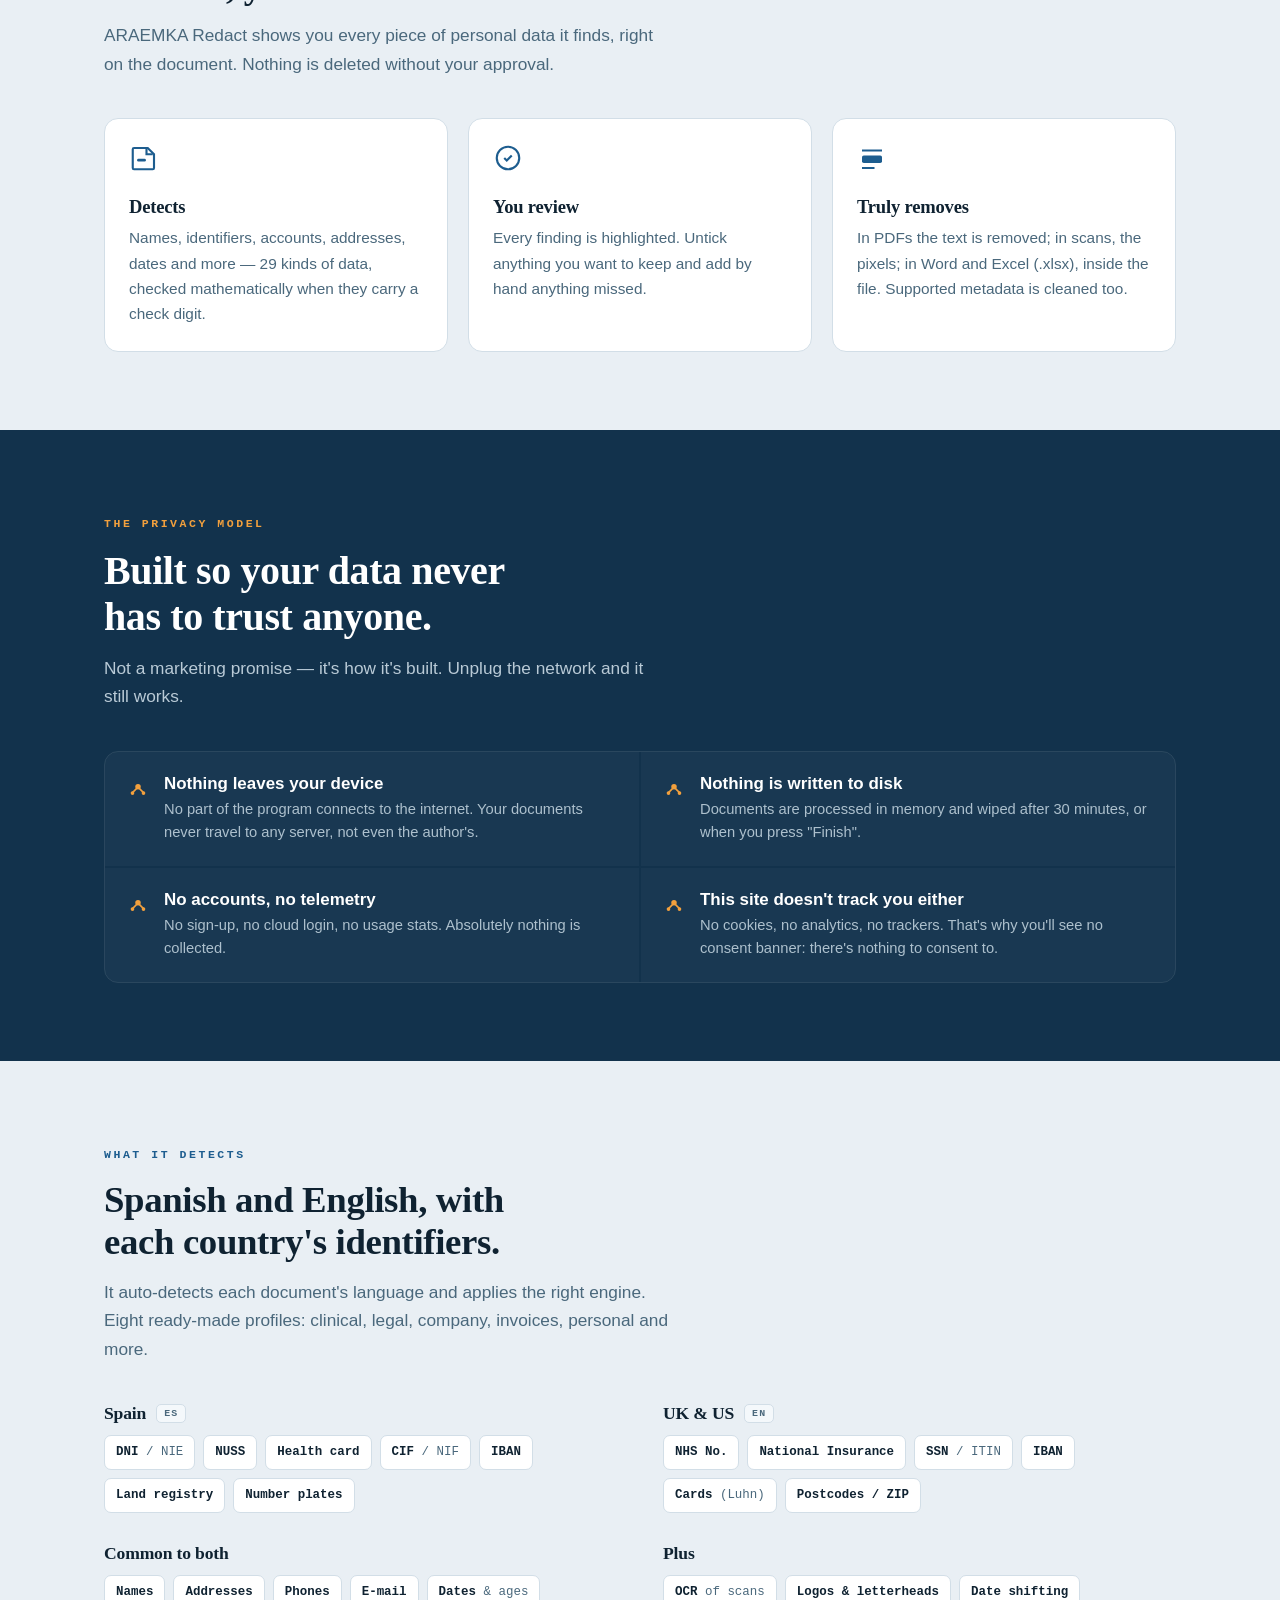
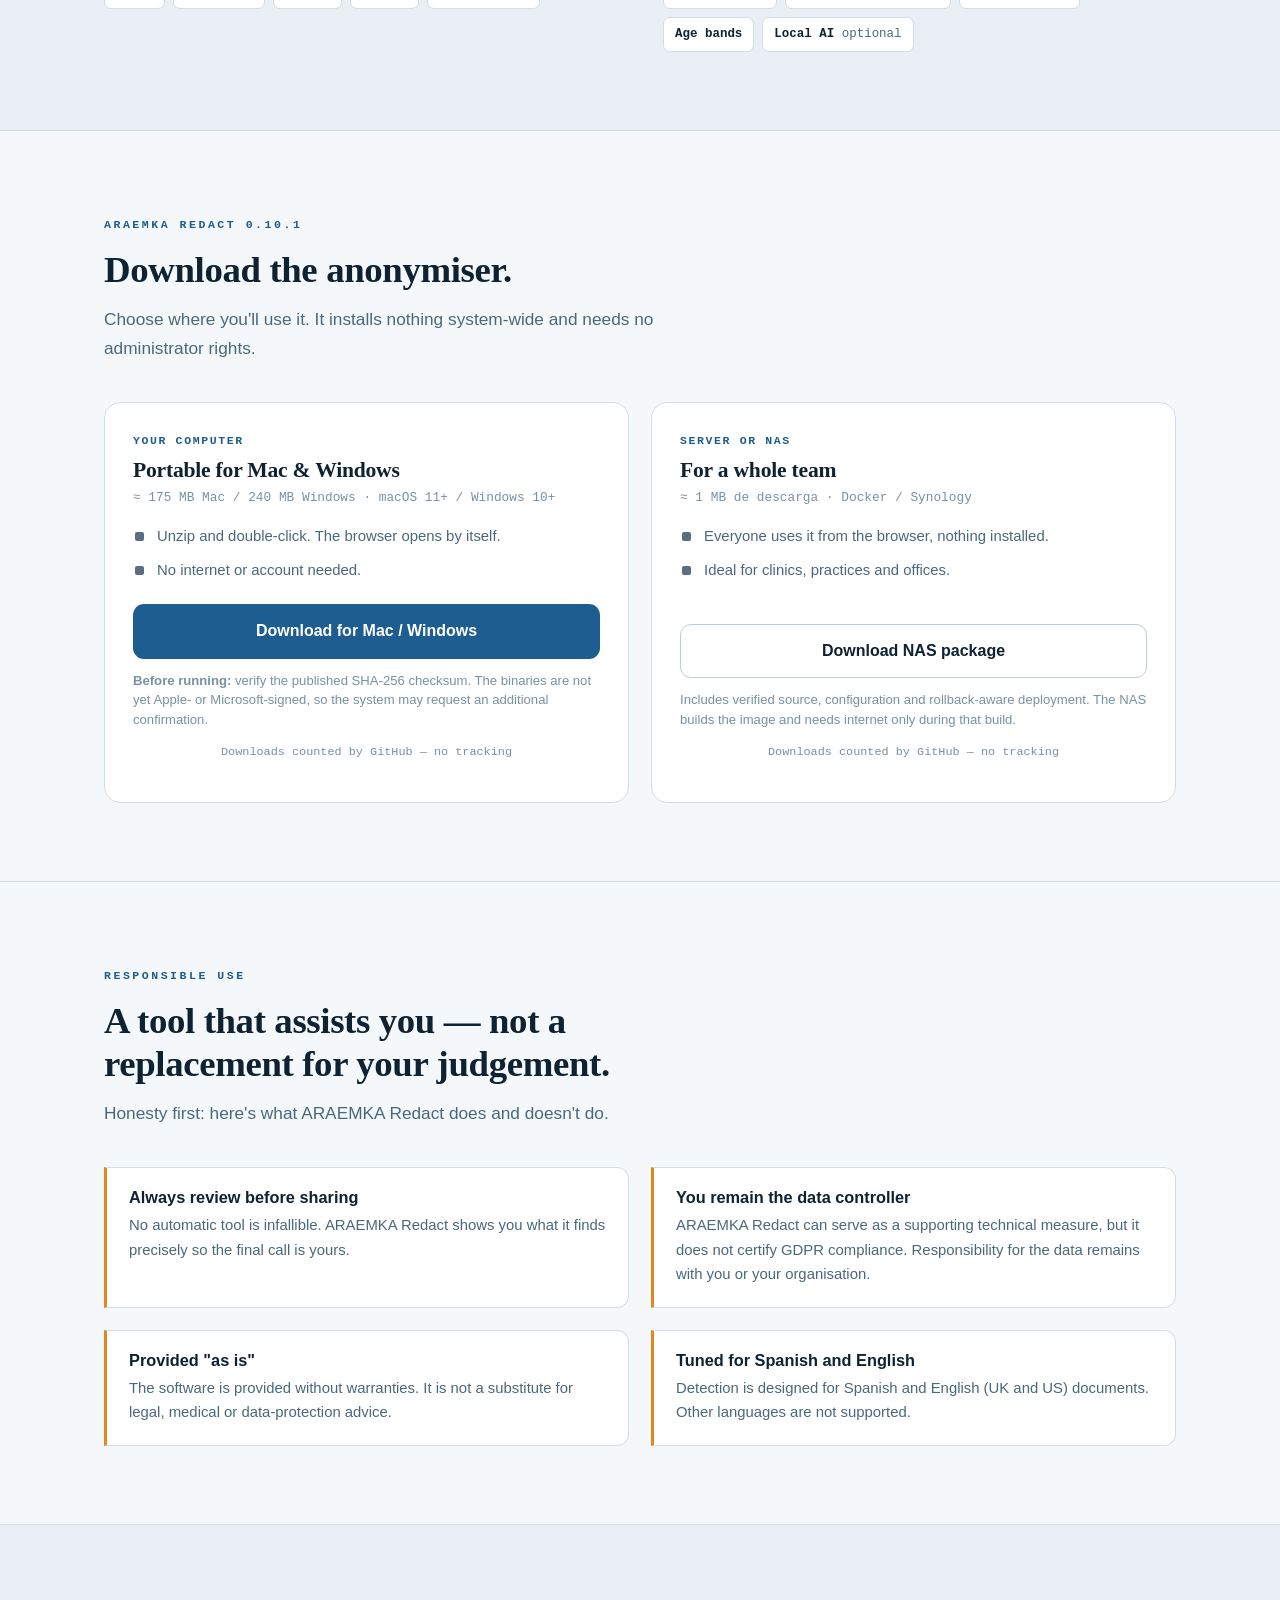
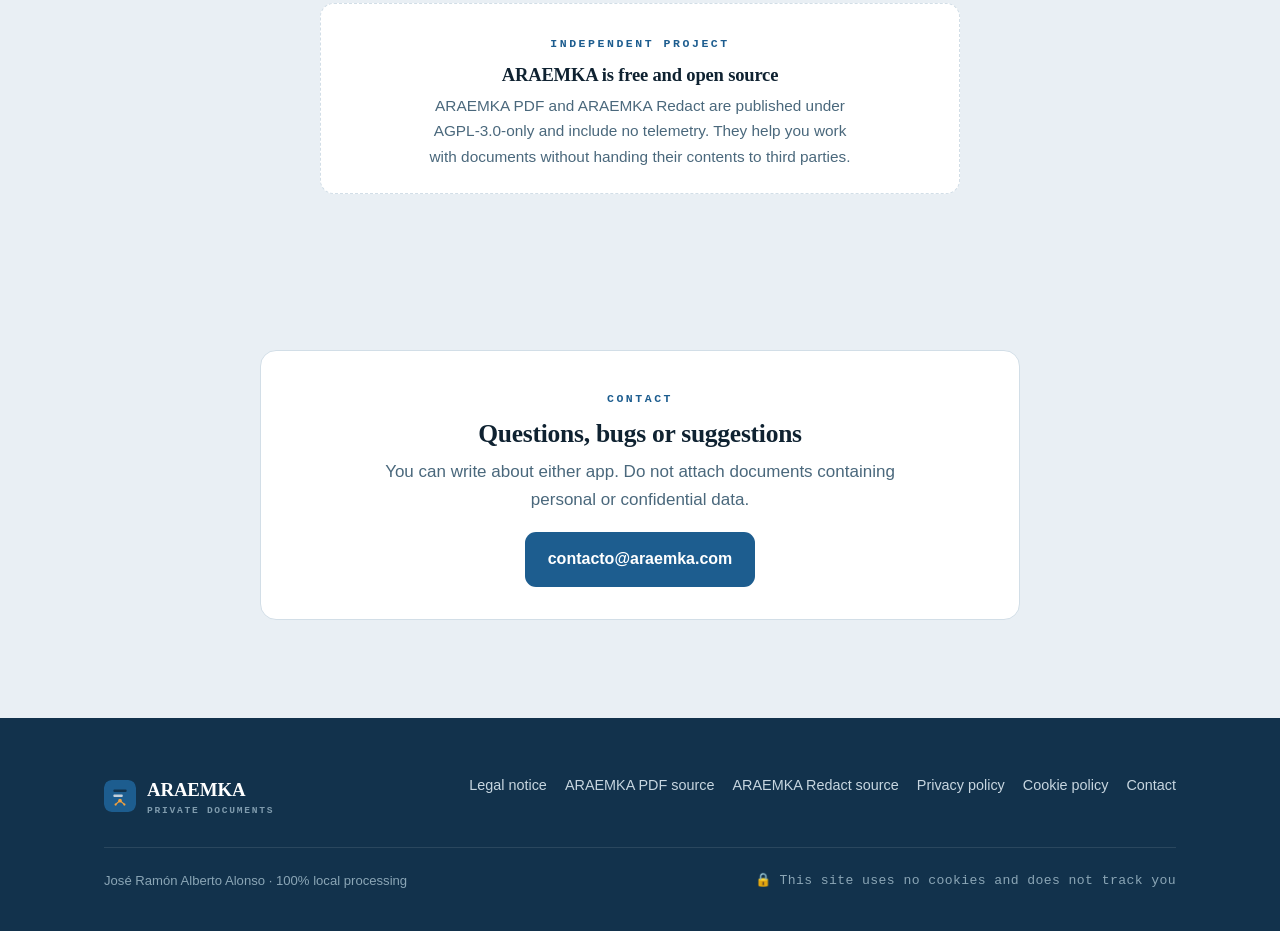
==== commit e34bb0d2: "Precisar el alcance de cumplimiento de Redact" ====
--- a/web/index.html
+++ b/web/index.html
@@ -491,7 +491,7 @@
     </div>
     <div class="lm-grid">
       <div class="lm"><h3><span class="lang-es">Revisa siempre antes de compartir</span><span class="lang-en">Always review before sharing</span></h3><p><span class="lang-es">Ninguna herramienta automática es infalible. ARAEMKA Redact te enseña lo que encuentra precisamente para que la decisión final sea tuya.</span><span class="lang-en">No automatic tool is infallible. ARAEMKA Redact shows you what it finds precisely so the final call is yours.</span></p></div>
-      <div class="lm"><h3><span class="lang-es">El responsable del tratamiento eres tú</span><span class="lang-en">You remain the data controller</span></h3><p><span class="lang-es">ARAEMKA Redact te ayuda a cumplir el RGPD, pero la responsabilidad sobre los datos que tratas sigue siendo del usuario o de su organización.</span><span class="lang-en">ARAEMKA Redact helps you comply with the GDPR, but responsibility for the data you process stays with you or your organisation.</span></p></div>
+      <div class="lm"><h3><span class="lang-es">El responsable del tratamiento eres tú</span><span class="lang-en">You remain the data controller</span></h3><p><span class="lang-es">ARAEMKA Redact puede servir como medida técnica de apoyo, pero no certifica el cumplimiento del RGPD. La responsabilidad sobre los datos sigue siendo del usuario o de su organización.</span><span class="lang-en">ARAEMKA Redact can serve as a supporting technical measure, but it does not certify GDPR compliance. Responsibility for the data remains with you or your organisation.</span></p></div>
       <div class="lm"><h3><span class="lang-es">Se entrega «tal cual»</span><span class="lang-en">Provided "as is"</span></h3><p><span class="lang-es">El software se ofrece sin garantías. No sustituye el asesoramiento legal, médico ni de protección de datos.</span><span class="lang-en">The software is provided without warranties. It is not a substitute for legal, medical or data-protection advice.</span></p></div>
       <div class="lm"><h3><span class="lang-es">Afinado para español e inglés</span><span class="lang-en">Tuned for Spanish and English</span></h3><p><span class="lang-es">La detección está pensada para documentos en español e inglés (Reino Unido y EE. UU.). Otros idiomas no están soportados.</span><span class="lang-en">Detection is designed for Spanish and English (UK and US) documents. Other languages are not supported.</span></p></div>
     </div>
@@ -584,7 +584,7 @@
     <h2>4. Si nos escribes</h2>
     <p>Si contactas por correo a <a href="mailto:contacto@araemka.com">contacto@araemka.com</a>, tus datos (tu dirección y el contenido del mensaje) se utilizarán únicamente para responderte y no se cederán a terceros. Puedes ejercer tus derechos de acceso, rectificación, supresión, oposición, limitación y portabilidad escribiendo a esa misma dirección; también puedes reclamar ante la Agencia Española de Protección de Datos (www.aepd.es).</p>
     <h2>5. Responsable del tratamiento de tus documentos</h2>
-    <p>Respecto a los datos personales contenidos en los documentos que anonimizas, <strong>el responsable del tratamiento eres tú o tu organización</strong>. ARAEMKA Redact es una herramienta que te ayuda a cumplir el RGPD, pero no asume esa responsabilidad en tu lugar.</p>
+    <p>Respecto a los datos personales contenidos en los documentos que anonimizas, <strong>el responsable del tratamiento eres tú o tu organización</strong>. ARAEMKA Redact puede servir como medida técnica de apoyo, pero no certifica el cumplimiento del RGPD ni asume esa responsabilidad en tu lugar.</p>
   </div>
   <div class="lang-en">
     <span class="eyebrow">Privacy</span>
@@ -599,7 +599,7 @@
     <h2>4. If you contact us</h2>
     <p>If you e-mail <a href="mailto:contacto@araemka.com">contacto@araemka.com</a>, your data (your address and the message) will be used only to reply to you and will not be shared with third parties. You may exercise your rights of access, rectification, erasure, objection, restriction and portability at that same address; you may also lodge a complaint with the Spanish Data Protection Agency (www.aepd.es).</p>
     <h2>5. Controller of your documents' data</h2>
-    <p>For the personal data contained in the documents you anonymise, <strong>you or your organisation are the data controller</strong>. ARAEMKA Redact is a tool that helps you comply with the GDPR, but it does not take on that responsibility for you.</p>
+    <p>For personal data contained in documents you anonymise, <strong>you or your organisation are the data controller</strong>. ARAEMKA Redact can serve as a supporting technical measure, but it does not certify GDPR compliance or take on that responsibility for you.</p>
   </div>
 </div></div>
 
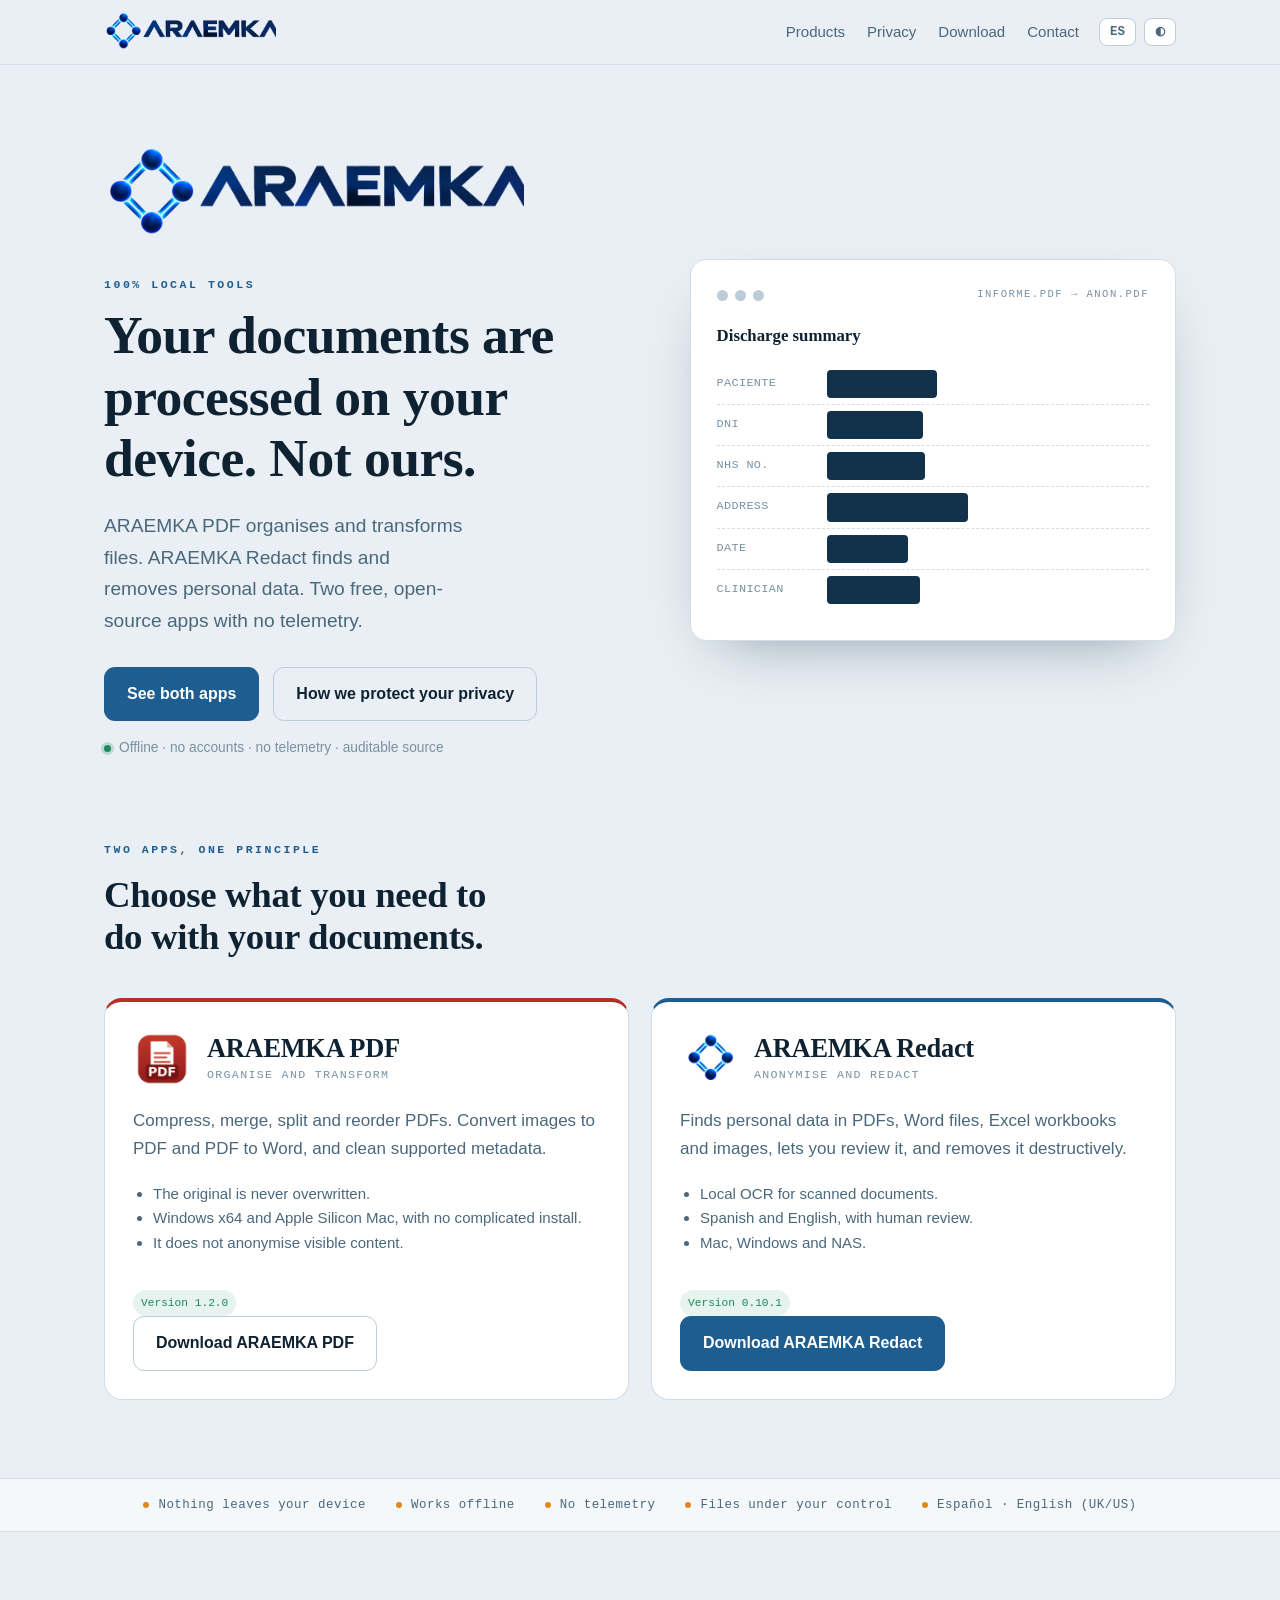
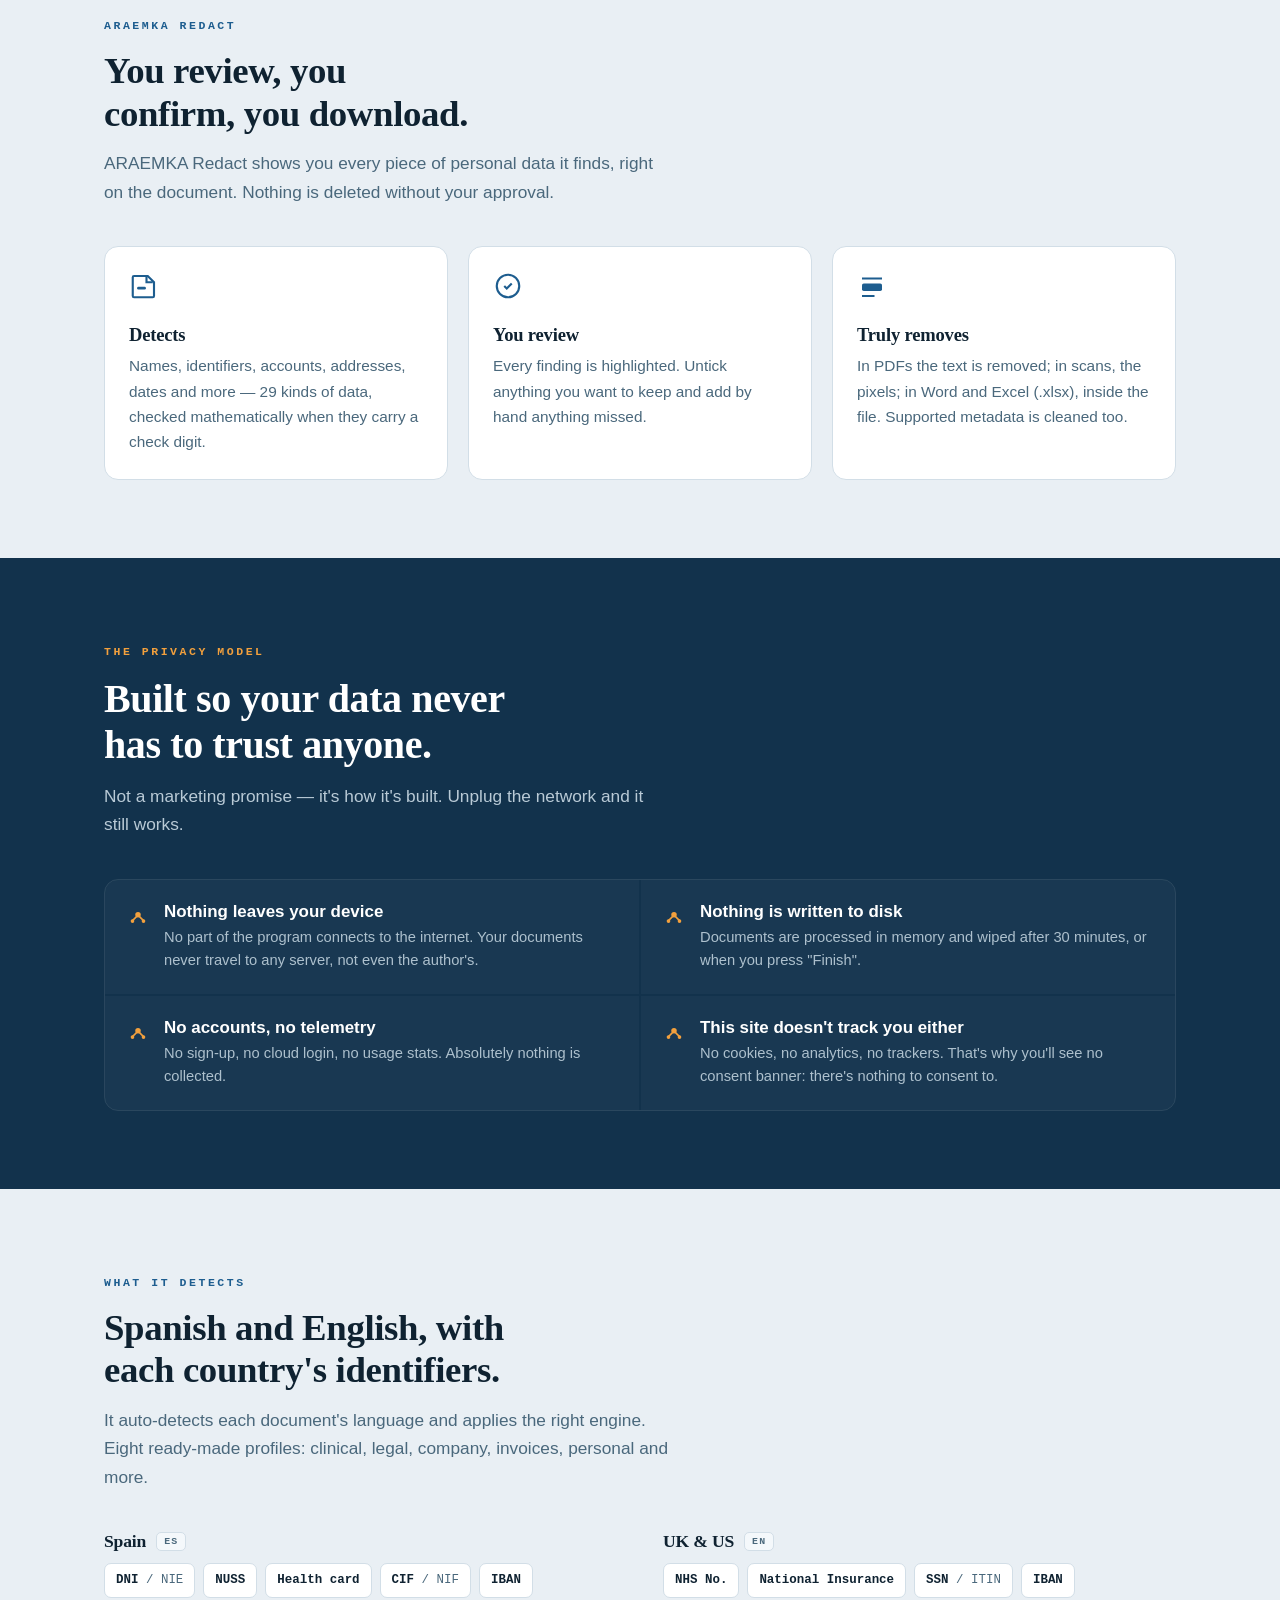
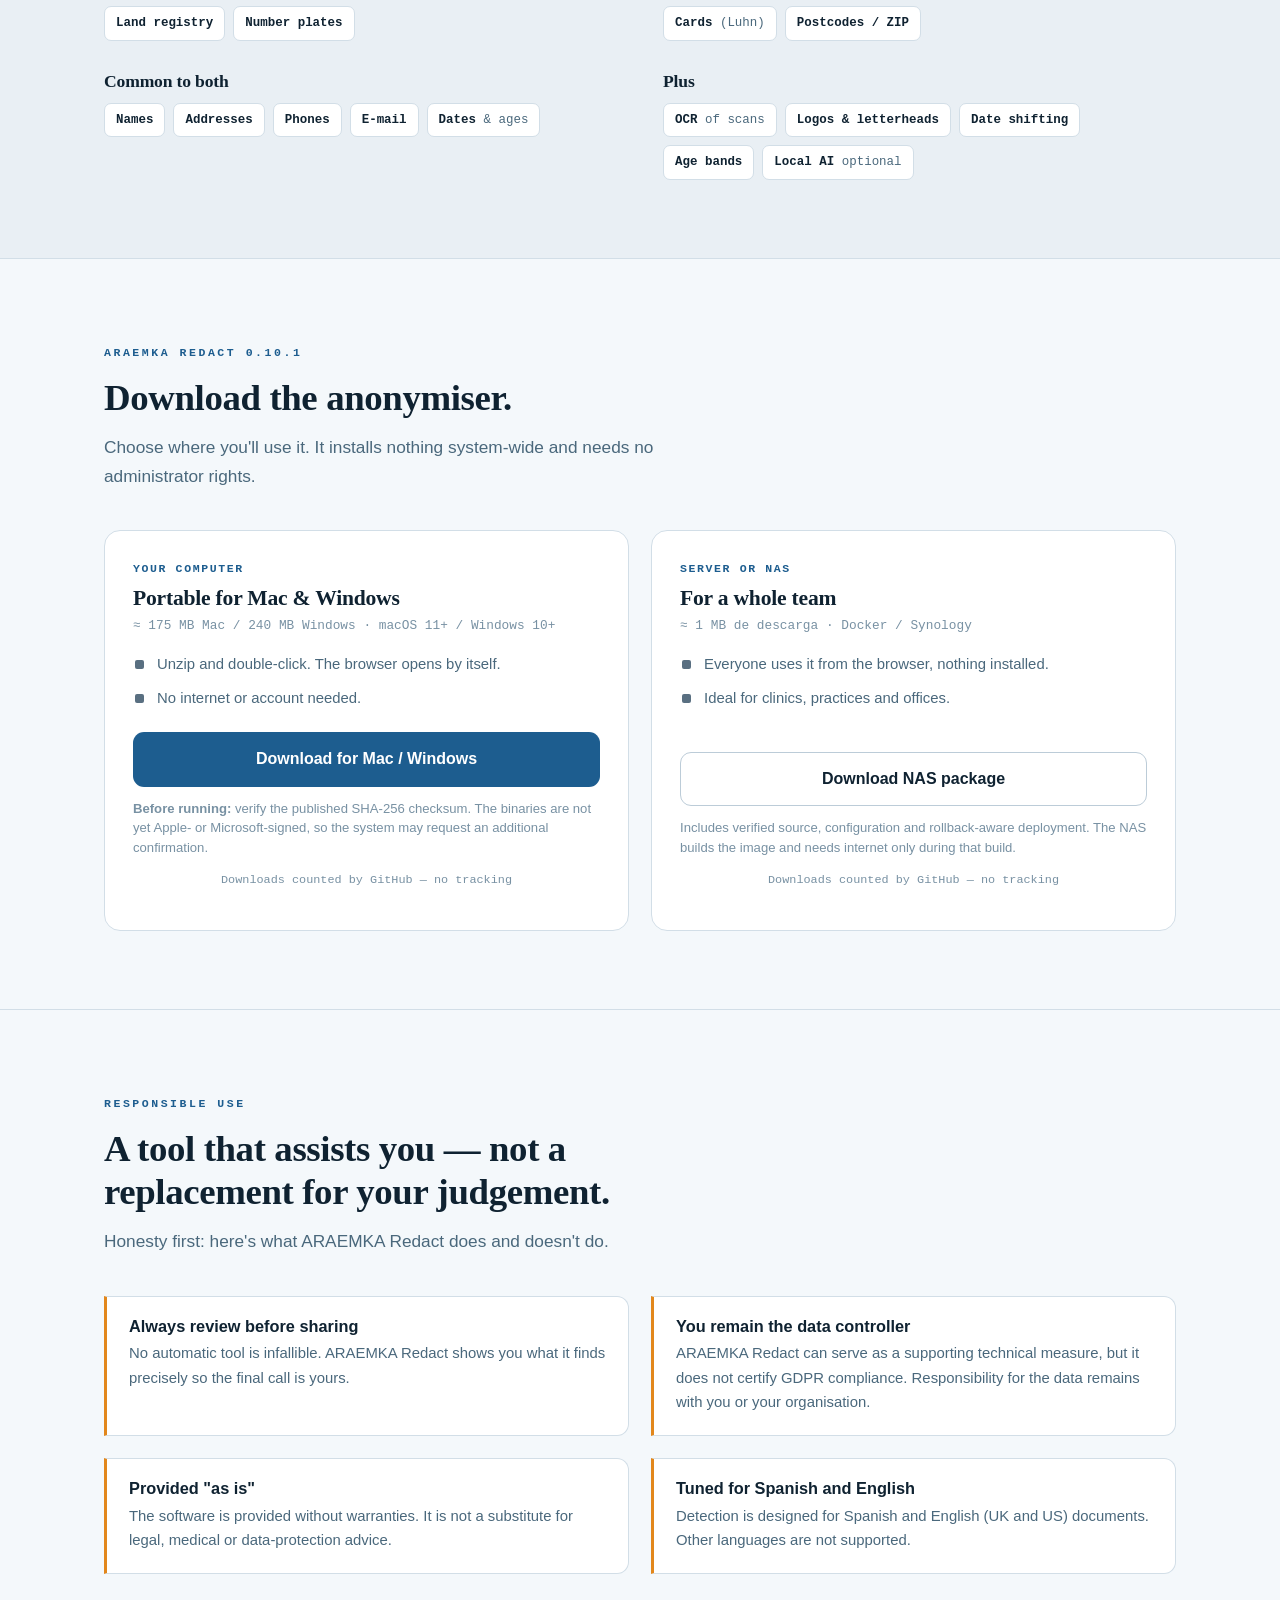
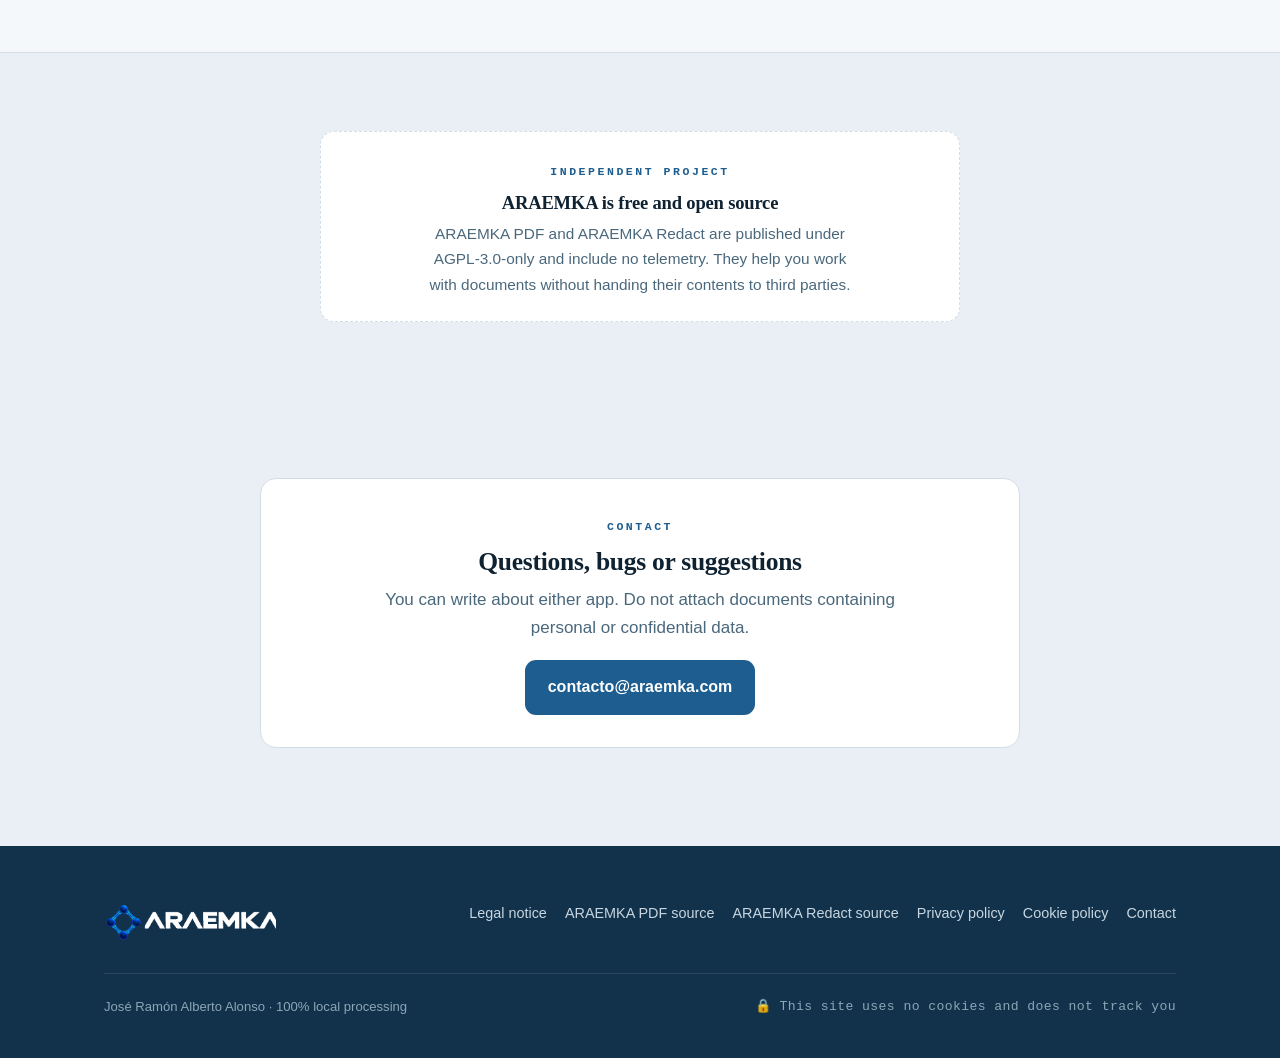
==== commit f9657d73: "Publicar identidad visual definitiva de ARAEMKA" ====
--- a/web/index.html
+++ b/web/index.html
@@ -5,7 +5,9 @@
 <meta name="viewport" content="width=device-width, initial-scale=1">
 <title>ARAEMKA · Herramientas locales para documentos</title>
 <meta name="description" content="ARAEMKA PDF y ARAEMKA Redact: herramientas gratuitas y de código abierto para trabajar con documentos y proteger datos sin enviarlos a servicios externos.">
-<link rel="icon" href="data:image/svg+xml,%3Csvg xmlns='http://www.w3.org/2000/svg' viewBox='0 0 512 512'%3E%3Crect width='512' height='512' rx='114' fill='%231d5d8f'/%3E%3Crect x='150' y='150' width='212' height='40' rx='14' fill='%2312324c'/%3E%3Crect x='150' y='230' width='150' height='40' rx='14' fill='%23c3d0dc'/%3E%3Cpath d='M256 330 L188 388' stroke='%23f2a03d' stroke-width='18' stroke-linecap='round'/%3E%3Cpath d='M256 330 L324 388' stroke='%23f2a03d' stroke-width='18' stroke-linecap='round'/%3E%3Ccircle cx='256' cy='330' r='30' fill='%23f2a03d'/%3E%3Ccircle cx='186' cy='392' r='18' fill='%23f2a03d'/%3E%3Ccircle cx='326' cy='392' r='18' fill='%23f2a03d'/%3E%3C/svg%3E">
+<meta property="og:image" content="https://araemka.com/araemka-logo.png">
+<link rel="icon" type="image/png" href="araemka-symbol.png">
+<link rel="apple-touch-icon" href="araemka-symbol.png">
 <style>
 :root{
   --paper:#e9eff4; --surface:#ffffff; --surface-2:#f4f8fb;
@@ -68,7 +70,11 @@
 header.site{position:sticky; top:0; z-index:50; background:color-mix(in srgb,var(--paper) 86%,transparent); backdrop-filter:blur(10px); border-bottom:1px solid var(--line)}
 .nav{display:flex; align-items:center; gap:20px; height:64px}
 .brand{display:flex; align-items:center; gap:11px; text-decoration:none; font-weight:700; letter-spacing:-.01em; margin-right:auto}
-.brand .mark{width:32px; height:32px; border-radius:8px; display:block}
+.brand .mark{width:38px; height:38px; object-fit:contain; display:block}
+.brand .brand-logo{width:172px; height:auto; display:block}
+:root[data-theme="dark"] .adaptive-logo{content:url("araemka-logo-negative.png")}
+:root[data-theme="light"] .adaptive-logo{content:url("araemka-logo.png")}
+@media (prefers-color-scheme:dark){:root:not([data-theme="light"]) .adaptive-logo{content:url("araemka-logo-negative.png")}}
 .brand b{font-family:var(--serif); font-size:1.18rem; color:var(--ink)}
 .brand small{display:block; font-family:var(--mono); font-size:.6rem; letter-spacing:.18em; text-transform:uppercase; color:var(--ink-faint); margin-top:-2px}
 .nav-links{display:flex; gap:22px}
@@ -83,6 +89,7 @@
 .hero{padding:76px 0 40px}
 .hero-grid{display:grid; grid-template-columns:1.05fr .95fr; gap:48px; align-items:center}
 @media (max-width:900px){.hero-grid{grid-template-columns:1fr; gap:36px}}
+.hero-brand{width:min(420px,82vw); height:auto; display:block; margin:0 0 22px}
 .hero h1{font-size:clamp(2.1rem,4.6vw,3.35rem); margin:.5rem 0 0}
 .hero .lede{font-size:1.2rem; color:var(--ink-soft); margin:20px 0 0; max-width:34ch}
 .cta-row{display:flex; flex-wrap:wrap; gap:14px; margin-top:30px}
@@ -237,8 +244,7 @@
 <header class="site">
   <div class="wrap nav">
     <a class="brand" href="#top" data-goto="home">
-      <svg class="mark" viewBox="0 0 512 512" aria-hidden="true"><rect width="512" height="512" rx="114" fill="#1d5d8f"/><rect x="150" y="150" width="212" height="40" rx="14" fill="#12324c"/><rect x="150" y="230" width="150" height="40" rx="14" fill="#c3d0dc"/><path d="M256 330 L188 388" stroke="#f2a03d" stroke-width="18" stroke-linecap="round"/><path d="M256 330 L324 388" stroke="#f2a03d" stroke-width="18" stroke-linecap="round"/><circle cx="256" cy="330" r="30" fill="#f2a03d"/><circle cx="186" cy="392" r="18" fill="#f2a03d"/><circle cx="326" cy="392" r="18" fill="#f2a03d"/></svg>
-      <span><b>ARAEMKA</b><small><span class="lang-es">Documentos privados</span><span class="lang-en">Private documents</span></small></span>
+      <img class="brand-logo adaptive-logo" src="araemka-logo.png" alt="ARAEMKA" width="172" height="43">
     </a>
     <nav class="nav-links">
       <a href="#productos"><span class="lang-es">Productos</span><span class="lang-en">Products</span></a>
@@ -261,6 +267,7 @@
 <section class="hero">
   <div class="wrap hero-grid">
     <div>
+      <img class="hero-brand adaptive-logo" src="araemka-logo.png" alt="ARAEMKA" width="420" height="106">
       <span class="eyebrow"><span class="lang-es">Herramientas 100% locales</span><span class="lang-en">100% local tools</span></span>
       <h1>
         <span class="lang-es">Tus documentos se trabajan en tu equipo. No en el nuestro.</span>
@@ -322,7 +329,7 @@
       </article>
       <article class="product redact-product">
         <div class="product-head">
-          <svg class="product-mark" viewBox="0 0 512 512" aria-hidden="true"><rect width="512" height="512" rx="114" fill="#1d5d8f"/><rect x="150" y="150" width="212" height="40" rx="14" fill="#12324c"/><rect x="150" y="230" width="150" height="40" rx="14" fill="#c3d0dc"/><path d="M256 330 L188 388" stroke="#f2a03d" stroke-width="18" stroke-linecap="round"/><path d="M256 330 L324 388" stroke="#f2a03d" stroke-width="18" stroke-linecap="round"/><circle cx="256" cy="330" r="30" fill="#f2a03d"/><circle cx="186" cy="392" r="18" fill="#f2a03d"/><circle cx="326" cy="392" r="18" fill="#f2a03d"/></svg>
+          <img class="product-mark" src="araemka-symbol.png" alt="" width="58" height="58">
           <div><h2>ARAEMKA Redact</h2><div class="purpose"><span class="lang-es">Anonimizar y redactar</span><span class="lang-en">Anonymise and redact</span></div></div>
         </div>
         <p><span class="lang-es">Detecta datos personales en PDF, Word, Excel e imágenes, te permite revisarlos y los elimina de forma destructiva.</span><span class="lang-en">Finds personal data in PDFs, Word files, Excel workbooks and images, lets you review it, and removes it destructively.</span></p>
@@ -632,8 +639,7 @@
   <div class="wrap">
     <div class="fgrid">
       <a class="brand" href="#top" data-goto="home" style="text-decoration:none">
-        <svg class="mark" viewBox="0 0 512 512" aria-hidden="true"><rect width="512" height="512" rx="114" fill="#1d5d8f"/><rect x="150" y="150" width="212" height="40" rx="14" fill="#12324c"/><rect x="150" y="230" width="150" height="40" rx="14" fill="#c3d0dc"/><path d="M256 330 L188 388" stroke="#f2a03d" stroke-width="18" stroke-linecap="round"/><path d="M256 330 L324 388" stroke="#f2a03d" stroke-width="18" stroke-linecap="round"/><circle cx="256" cy="330" r="30" fill="#f2a03d"/><circle cx="186" cy="392" r="18" fill="#f2a03d"/><circle cx="326" cy="392" r="18" fill="#f2a03d"/></svg>
-        <span><b>ARAEMKA</b><small><span class="lang-es">Documentos privados</span><span class="lang-en">Private documents</span></small></span>
+        <img class="brand-logo" src="araemka-logo-negative.png" alt="ARAEMKA" width="172" height="43">
       </a>
       <nav>
         <a href="#top" data-goto="avisolegal"><span class="lang-es">Aviso legal</span><span class="lang-en">Legal notice</span></a>
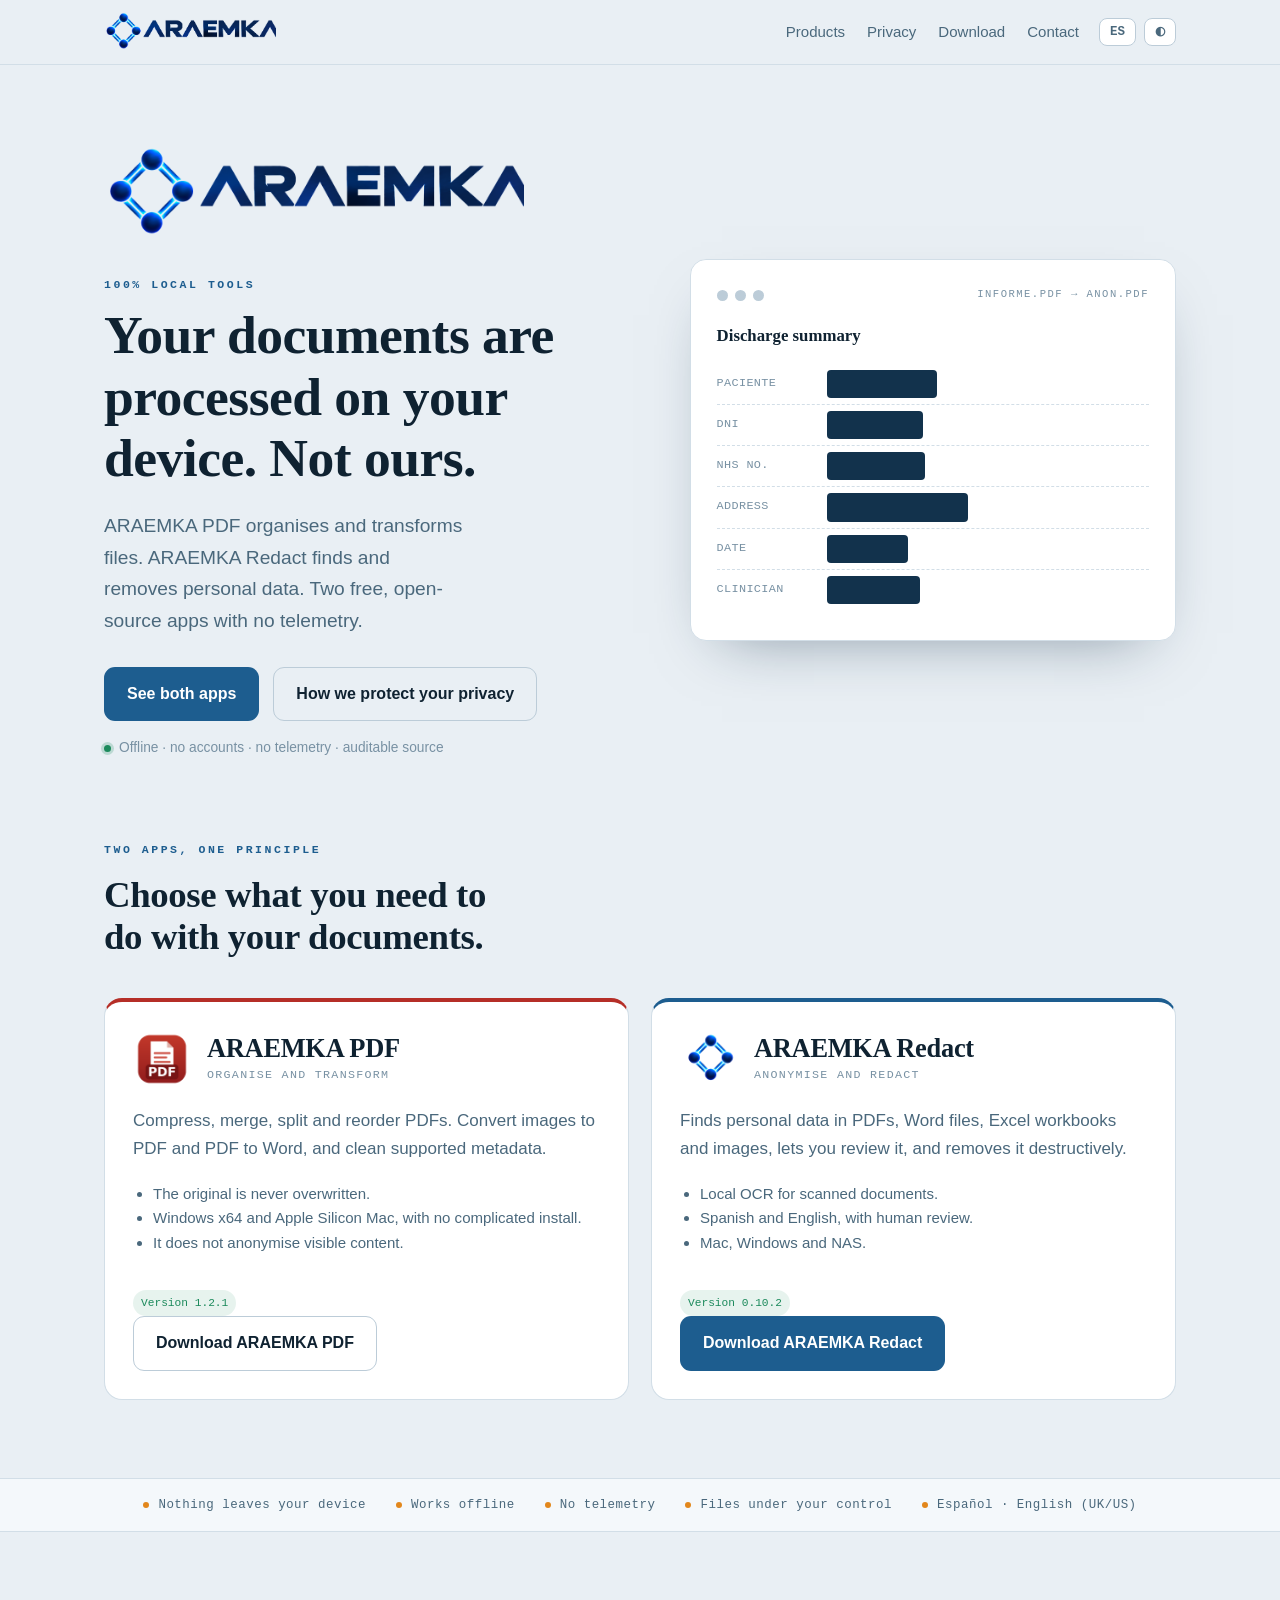
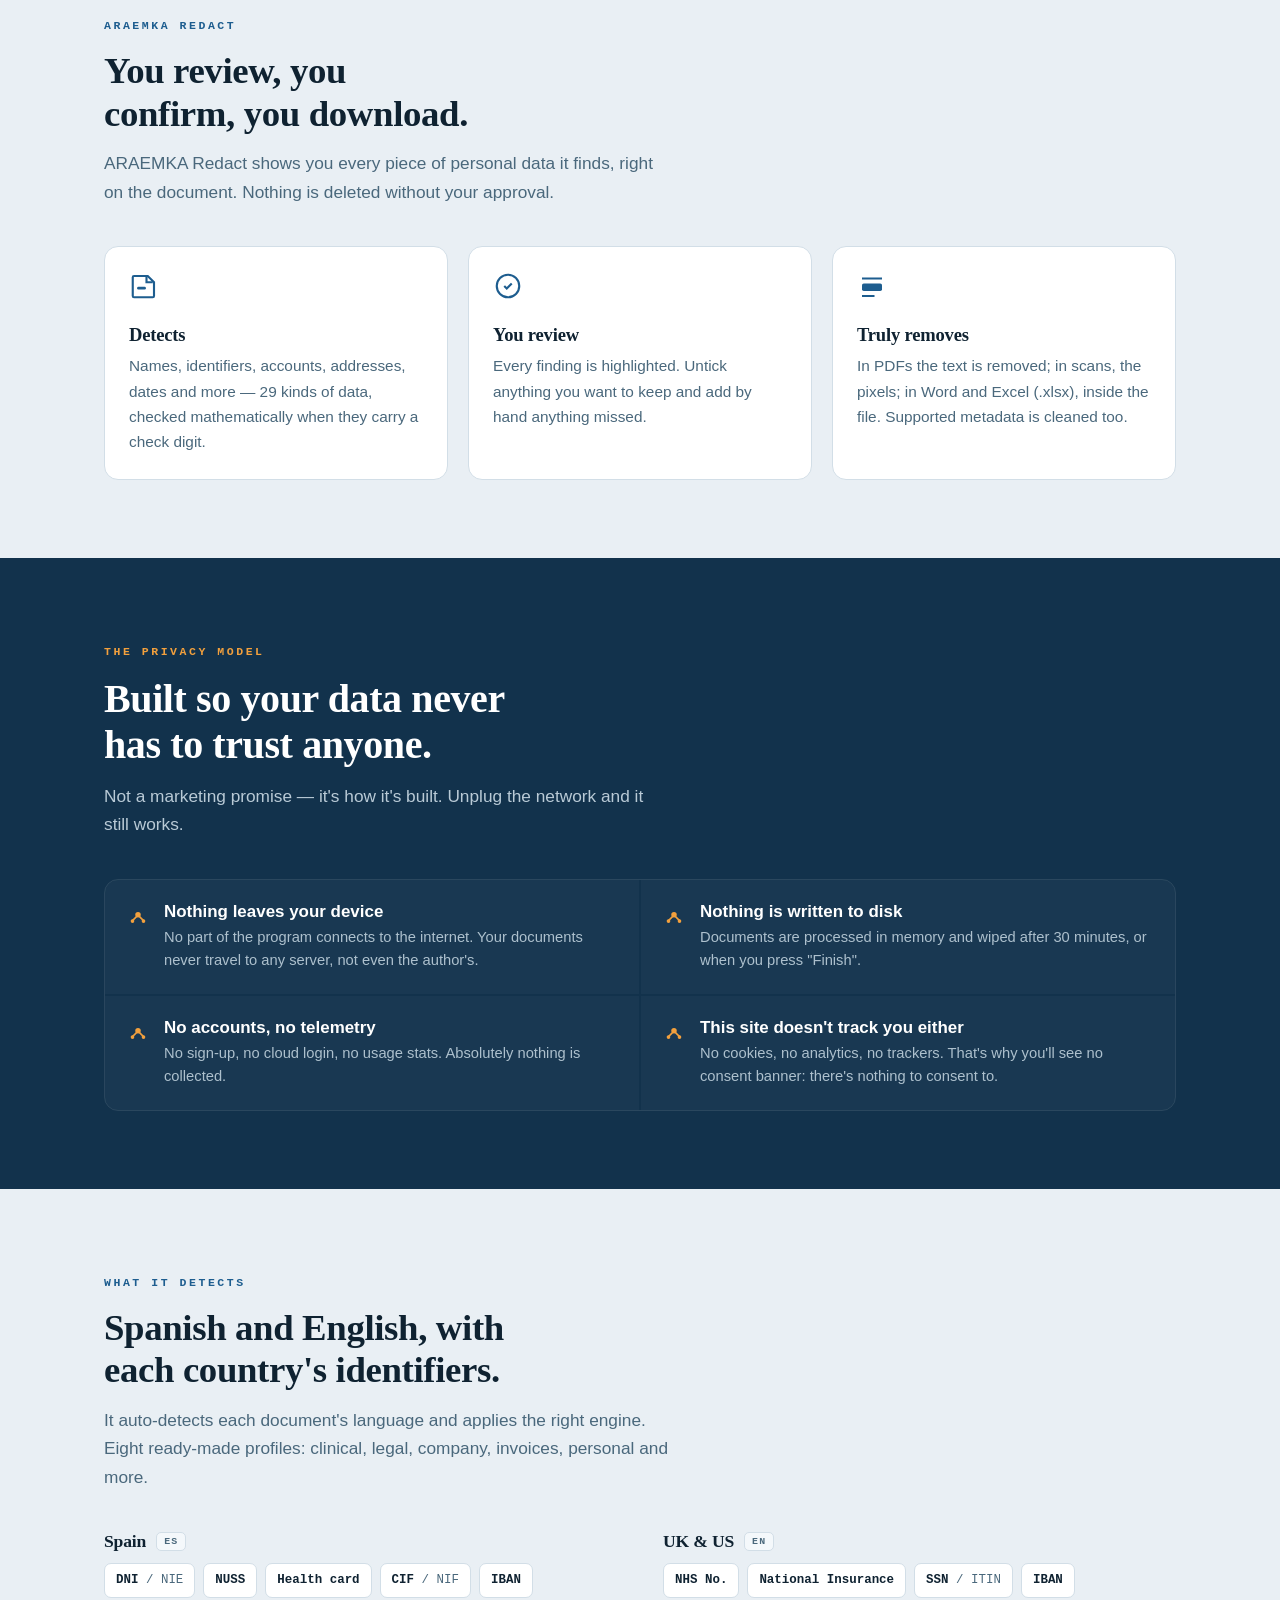
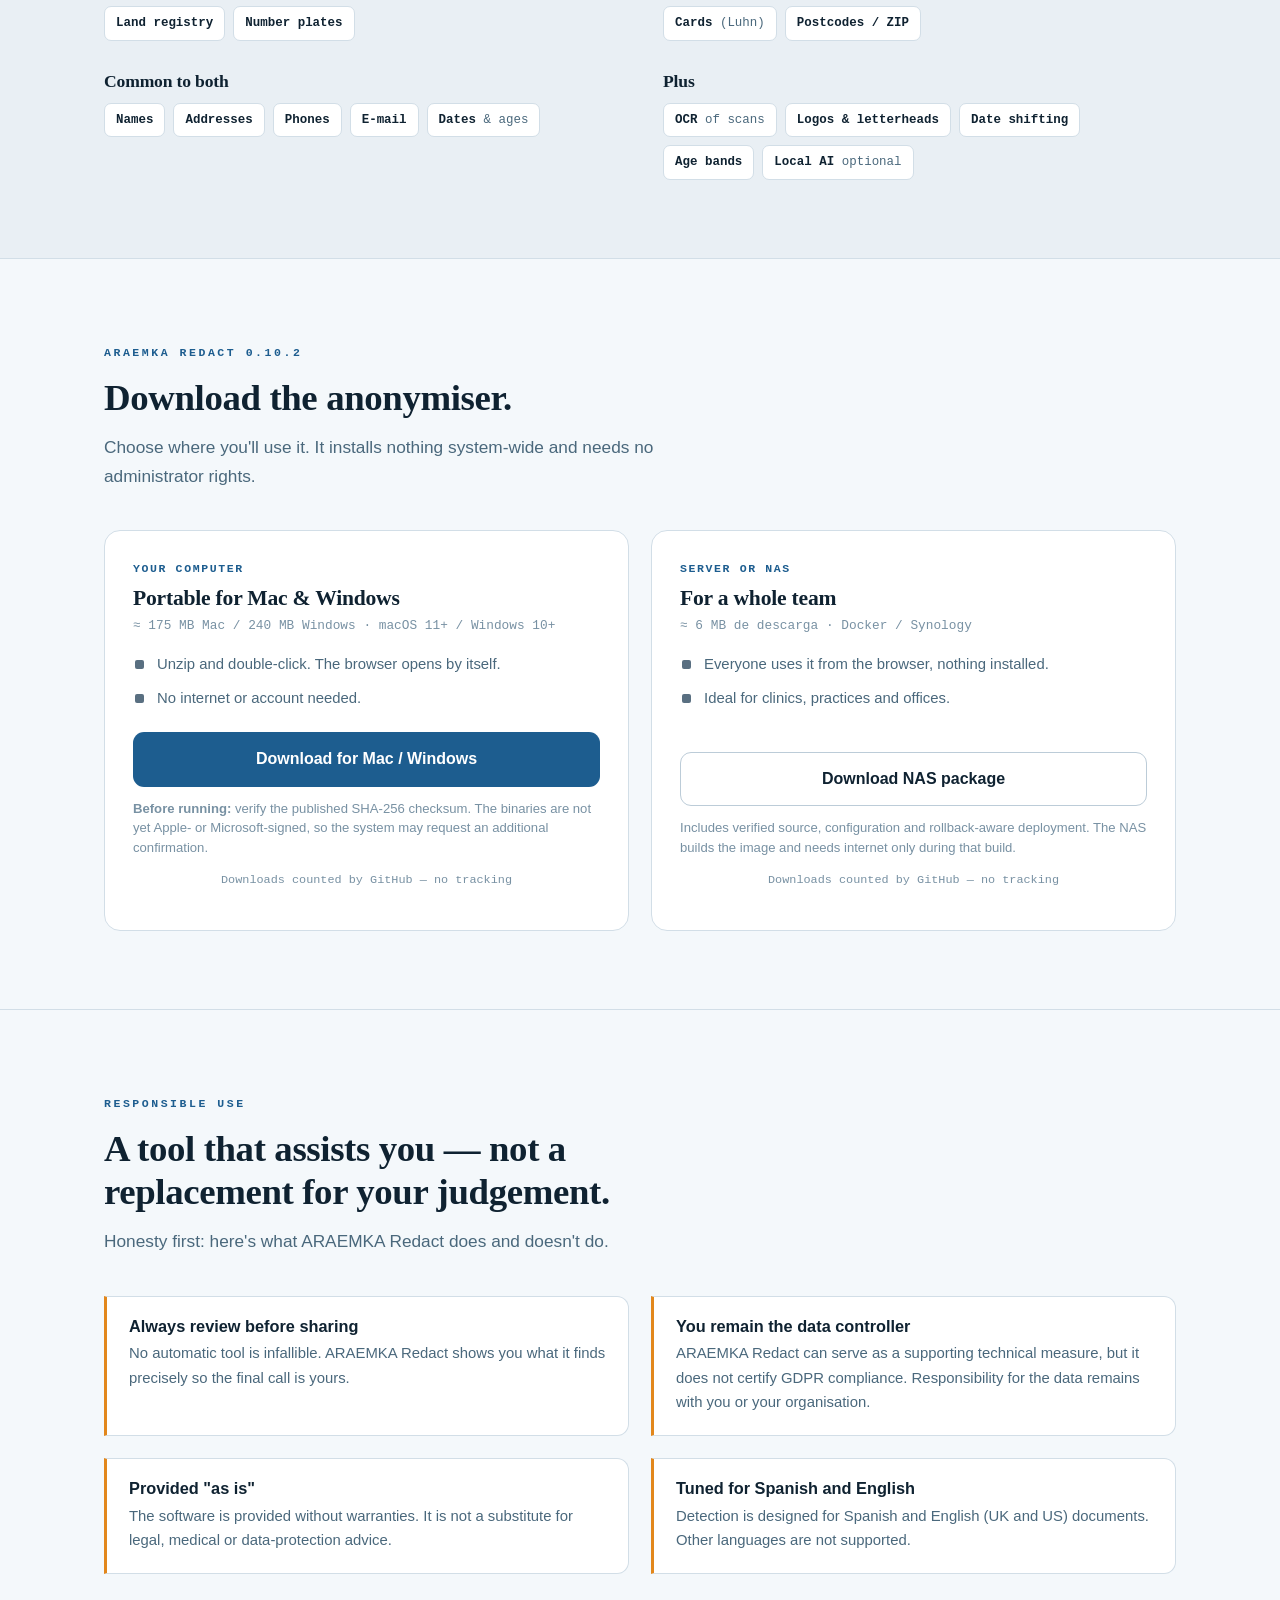
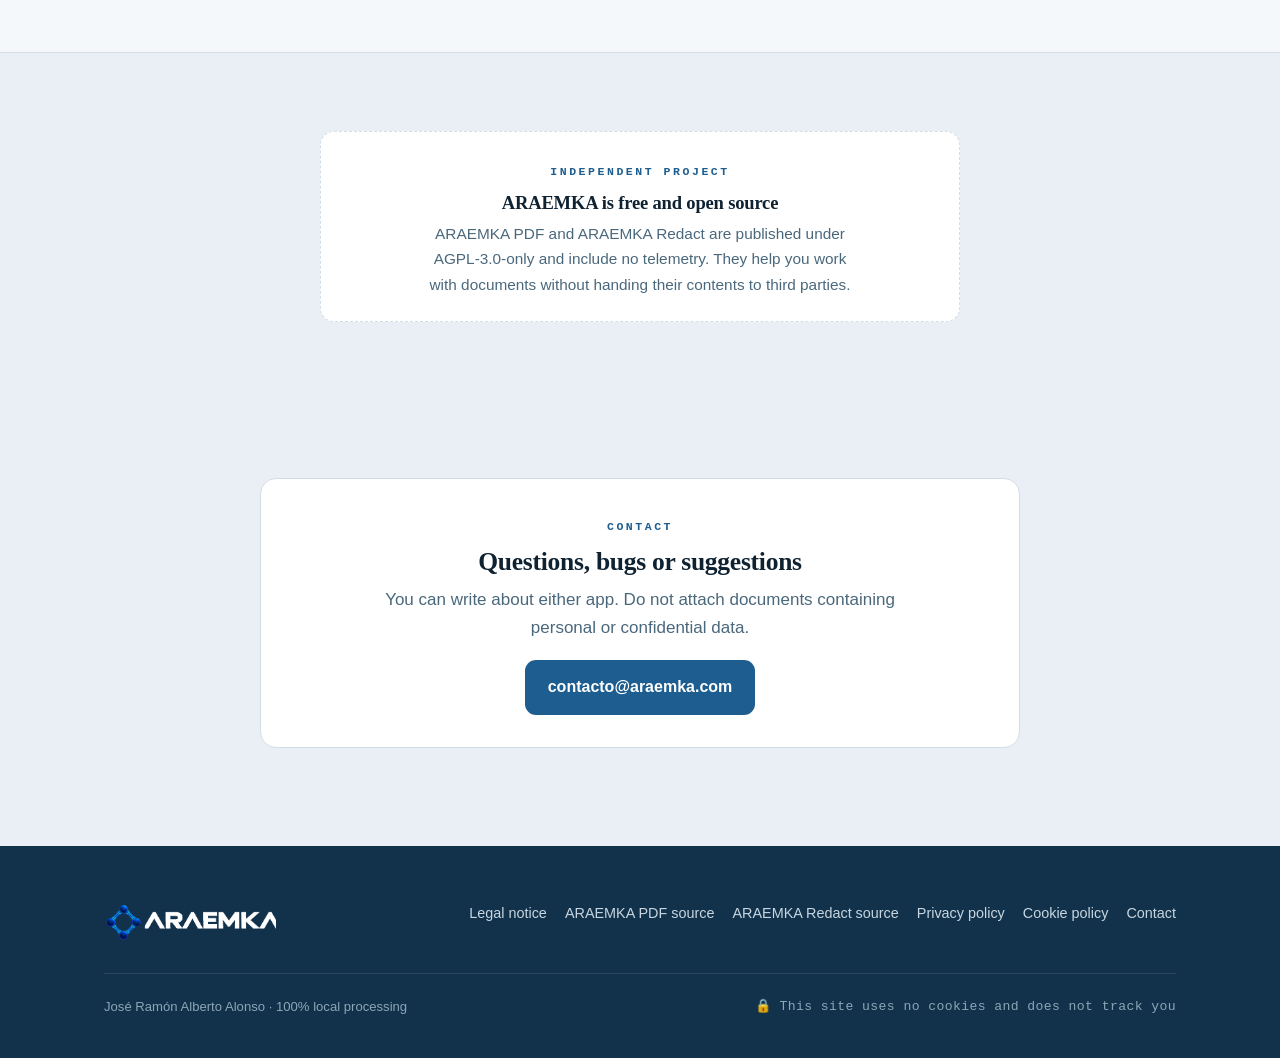
==== commit e997143c: "Activar las descargas con la nueva identidad" ====
--- a/web/index.html
+++ b/web/index.html
@@ -324,8 +324,8 @@
           <li><span class="lang-es">Windows x64 y Mac Apple Silicon, sin instalación complicada.</span><span class="lang-en">Windows x64 and Apple Silicon Mac, with no complicated install.</span></li>
           <li><span class="lang-es">No anonimiza el contenido visible.</span><span class="lang-en">It does not anonymise visible content.</span></li>
         </ul>
-        <span class="badge"><span class="lang-es">Versión 1.2.0</span><span class="lang-en">Version 1.2.0</span></span>
-        <div class="cta-row"><a class="btn btn-ghost" href="https://github.com/jralbertoalonso-tech/ARAEMKA-PDF/releases"><span class="lang-es">Descargar ARAEMKA PDF</span><span class="lang-en">Download ARAEMKA PDF</span></a></div>
+        <span class="badge"><span class="lang-es">Versión 1.2.1</span><span class="lang-en">Version 1.2.1</span></span>
+        <div class="cta-row"><a class="btn btn-ghost" href="https://github.com/jralbertoalonso-tech/ARAEMKA-PDF/releases/tag/v1.2.1"><span class="lang-es">Descargar ARAEMKA PDF</span><span class="lang-en">Download ARAEMKA PDF</span></a></div>
       </article>
       <article class="product redact-product">
         <div class="product-head">
@@ -338,7 +338,7 @@
           <li><span class="lang-es">Español e inglés, con revisión humana.</span><span class="lang-en">Spanish and English, with human review.</span></li>
           <li><span class="lang-es">Mac, Windows y NAS.</span><span class="lang-en">Mac, Windows and NAS.</span></li>
         </ul>
-        <span class="badge"><span class="lang-es">Versión 0.10.1</span><span class="lang-en">Version 0.10.1</span></span>
+        <span class="badge"><span class="lang-es">Versión 0.10.2</span><span class="lang-en">Version 0.10.2</span></span>
         <div class="cta-row"><a class="btn btn-primary" href="#descargar"><span class="lang-es">Descargar ARAEMKA Redact</span><span class="lang-en">Download ARAEMKA Redact</span></a></div>
       </article>
     </div>
@@ -451,7 +451,7 @@
 <section id="descargar" style="background:var(--surface-2); border-top:1px solid var(--line)">
   <div class="wrap">
     <div class="sec-head">
-      <span class="eyebrow">ARAEMKA Redact 0.10.1</span>
+      <span class="eyebrow">ARAEMKA Redact 0.10.2</span>
       <h2><span class="lang-es">Descarga el anonimizador.</span><span class="lang-en">Download the anonymiser.</span></h2>
       <p><span class="lang-es">Elige según dónde lo vayas a usar. No instala nada en el sistema ni pide permisos de administrador.</span><span class="lang-en">Choose where you'll use it. It installs nothing system-wide and needs no administrator rights.</span></p>
     </div>
@@ -465,7 +465,7 @@
           <li><span class="lang-es">No necesita internet ni cuenta.</span><span class="lang-en">No internet or account needed.</span></li>
         </ul>
         <div class="foot">
-          <a class="btn btn-primary" href="https://github.com/jralbertoalonso-tech/ARAEMKA-Redact/releases/tag/v0.10.1"><span class="lang-es">Descargar para Mac / Windows</span><span class="lang-en">Download for Mac / Windows</span></a>
+          <a class="btn btn-primary" href="https://github.com/jralbertoalonso-tech/ARAEMKA-Redact/releases/tag/v0.10.2"><span class="lang-es">Descargar para Mac / Windows</span><span class="lang-en">Download for Mac / Windows</span></a>
           <p class="gk"><span class="lang-es"><b>Antes de ejecutar:</b> comprueba la huella SHA-256 publicada. Los binarios aún no llevan firma de Apple o Microsoft, por lo que el sistema puede pedir confirmación adicional.</span><span class="lang-en"><b>Before running:</b> verify the published SHA-256 checksum. The binaries are not yet Apple- or Microsoft-signed, so the system may request an additional confirmation.</span></p>
           <p class="dcount"><span class="lang-es">Descargas contadas por GitHub — sin rastrearte</span><span class="lang-en">Downloads counted by GitHub — no tracking</span></p>
         </div>
@@ -473,13 +473,13 @@
       <div class="dl">
         <span class="plat"><span class="lang-es">Servidor o NAS</span><span class="lang-en">Server or NAS</span></span>
         <h3><span class="lang-es">Para todo un equipo de trabajo</span><span class="lang-en">For a whole team</span></h3>
-        <span class="size">≈ 1 MB de descarga · Docker / Synology</span>
+        <span class="size">≈ 6 MB de descarga · Docker / Synology</span>
         <ul>
           <li><span class="lang-es">Todos lo usan desde el navegador, sin instalar nada.</span><span class="lang-en">Everyone uses it from the browser, nothing installed.</span></li>
           <li><span class="lang-es">Ideal para consultas, despachos y oficinas.</span><span class="lang-en">Ideal for clinics, practices and offices.</span></li>
         </ul>
         <div class="foot">
-          <a class="btn btn-ghost" href="https://github.com/jralbertoalonso-tech/ARAEMKA-Redact/releases/download/v0.10.1/ARAEMKA-Redact-nas-source-v0.10.1.zip"><span class="lang-es">Descargar paquete para NAS</span><span class="lang-en">Download NAS package</span></a>
+          <a class="btn btn-ghost" href="https://github.com/jralbertoalonso-tech/ARAEMKA-Redact/releases/download/v0.10.2/ARAEMKA-Redact-nas-source-v0.10.2.zip"><span class="lang-es">Descargar paquete para NAS</span><span class="lang-en">Download NAS package</span></a>
           <p class="gk"><span class="lang-es">Incluye fuente verificada, configuración y despliegue con reversión. El NAS construye la imagen y necesita internet solo durante esa construcción.</span><span class="lang-en">Includes verified source, configuration and rollback-aware deployment. The NAS builds the image and needs internet only during that build.</span></p>
           <p class="dcount"><span class="lang-es">Descargas contadas por GitHub — sin rastrearte</span><span class="lang-en">Downloads counted by GitHub — no tracking</span></p>
         </div>
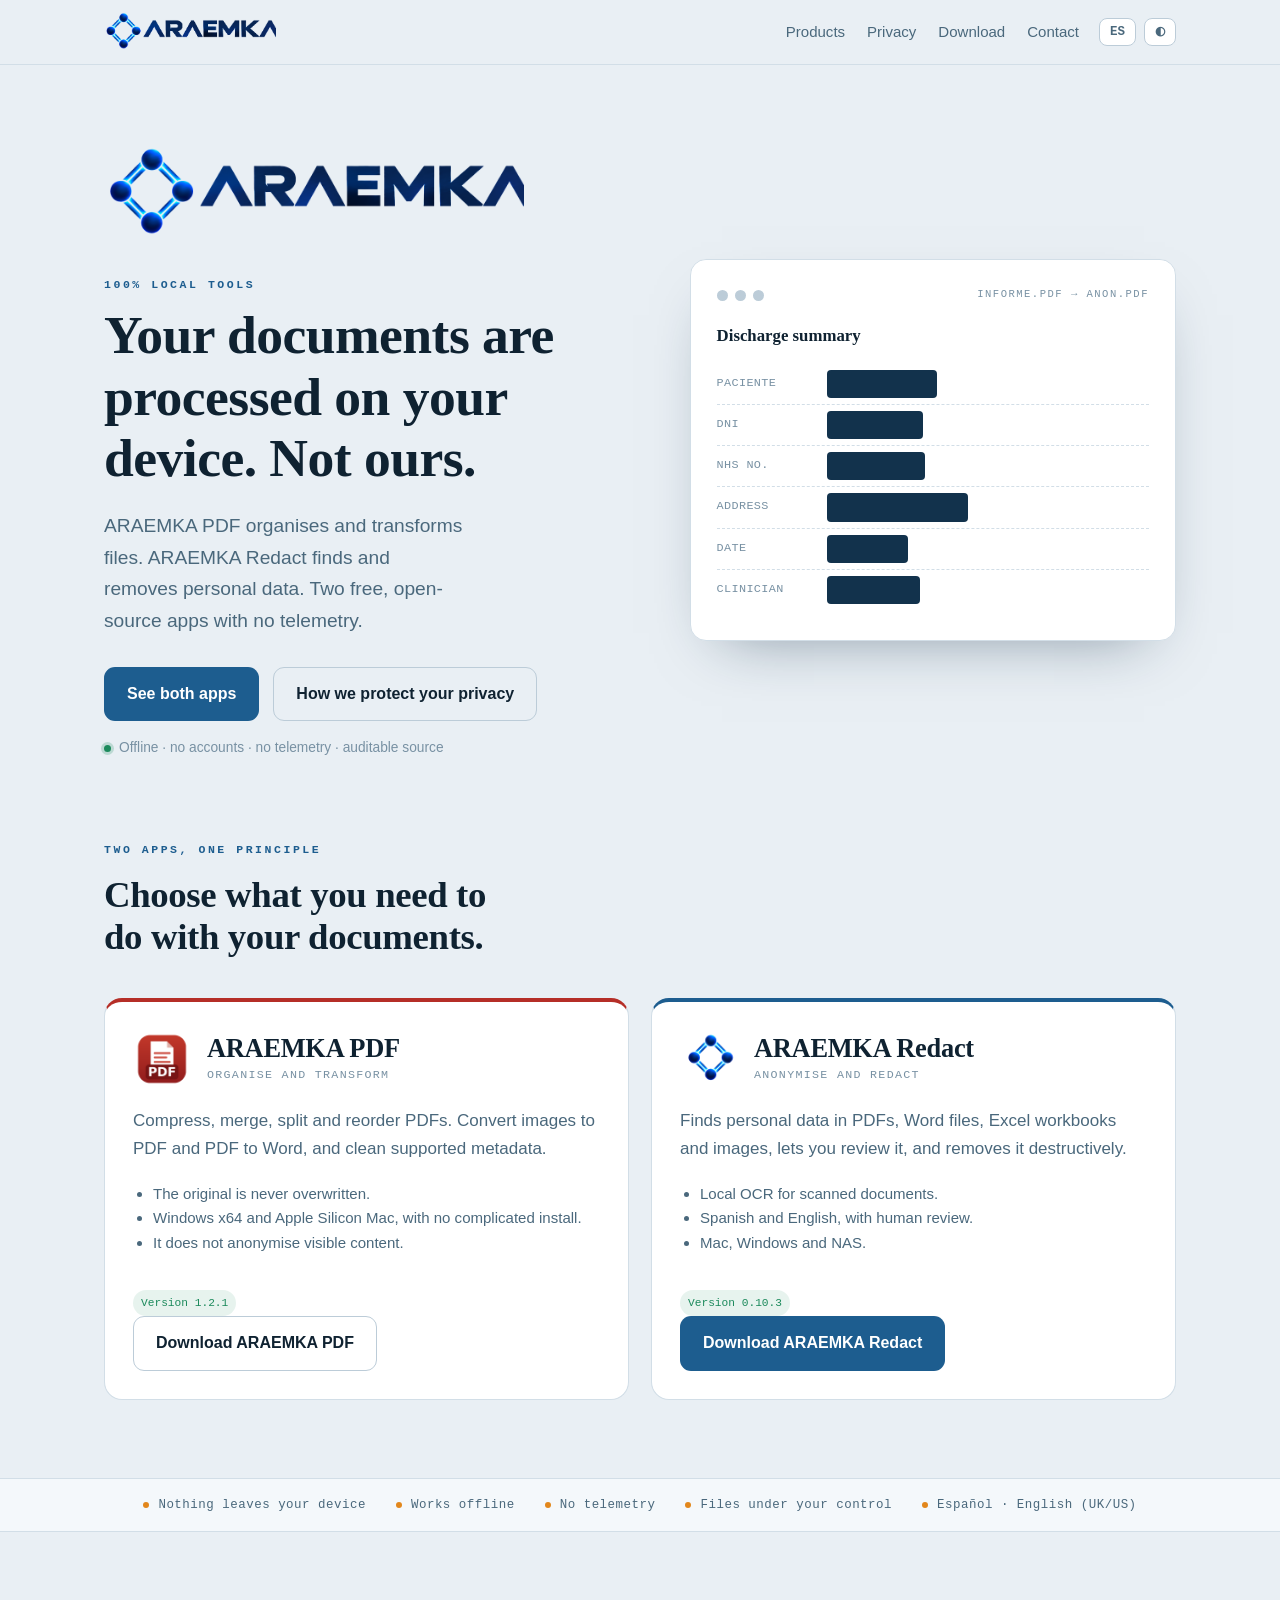
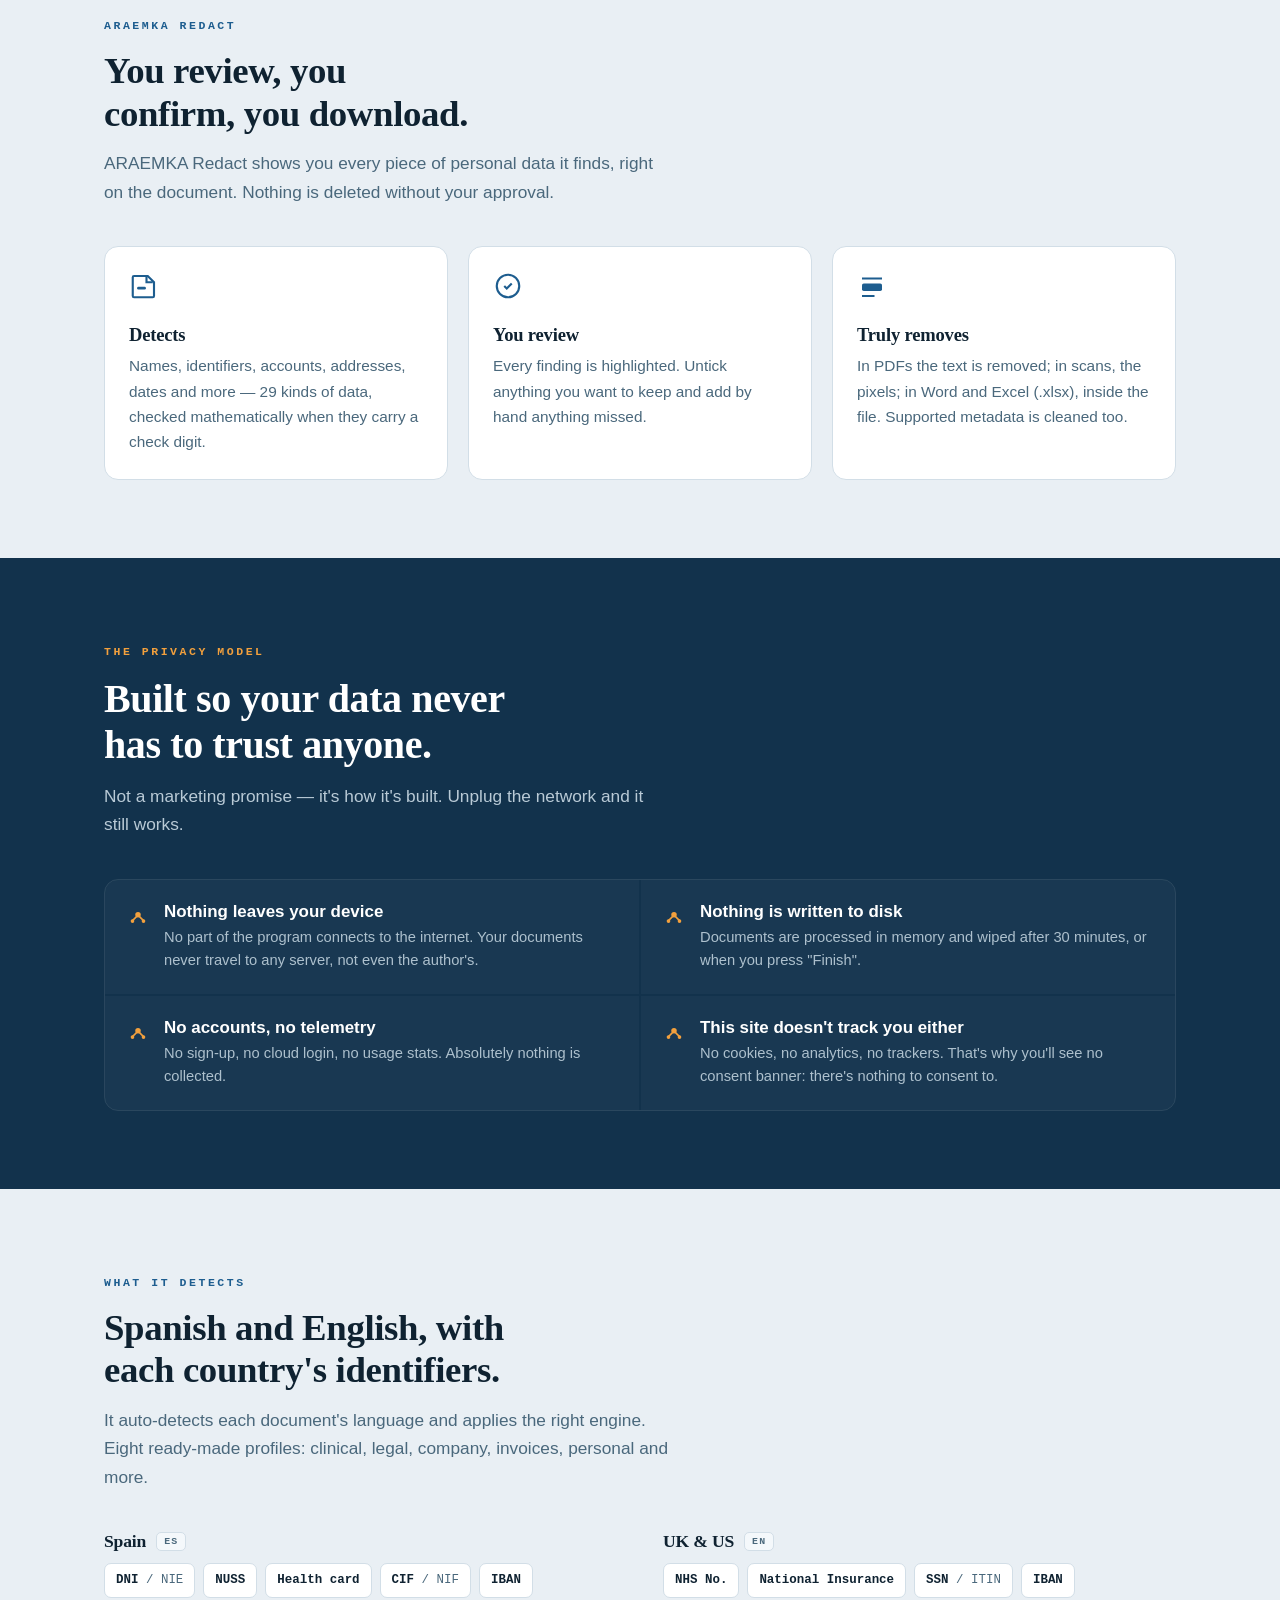
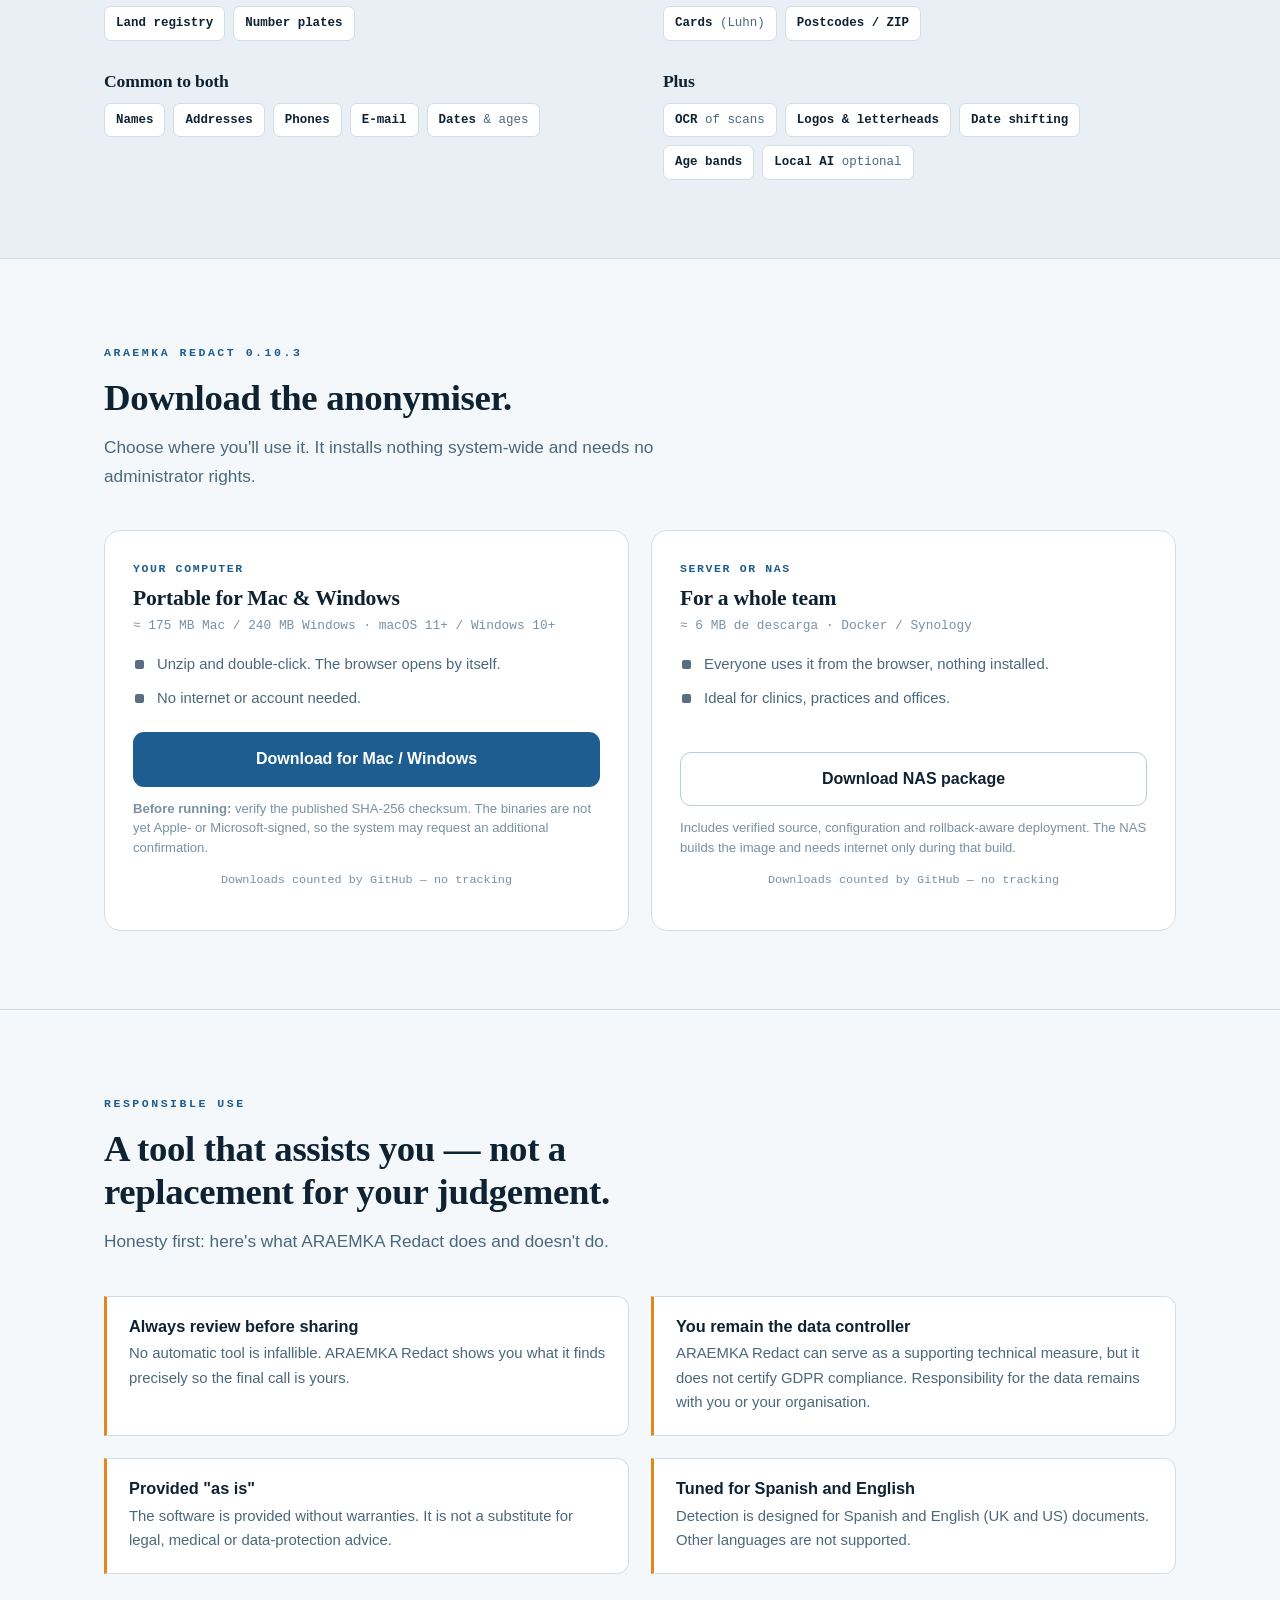
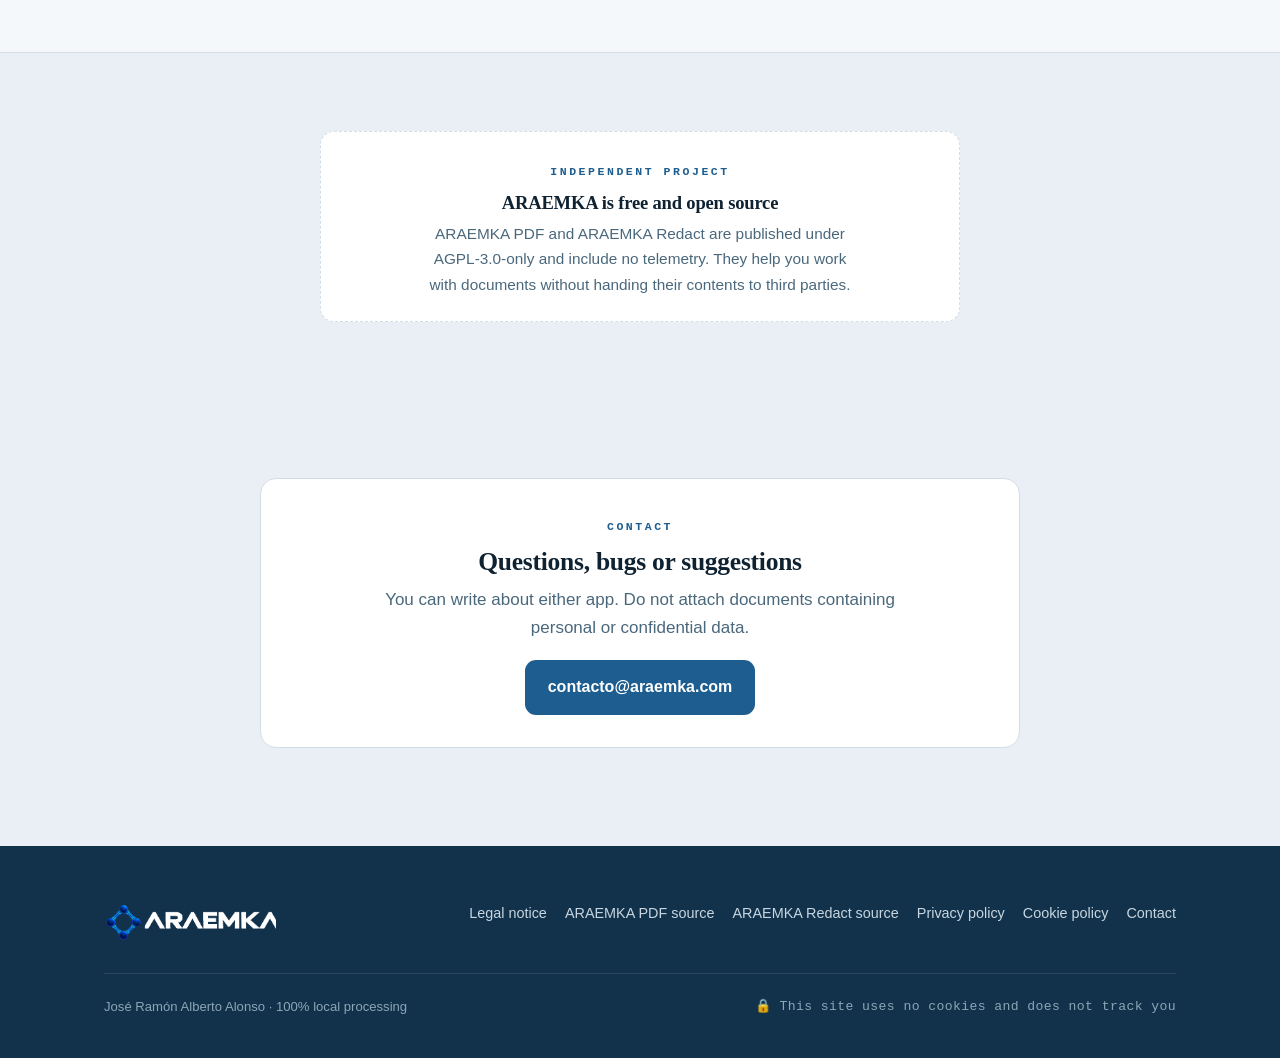
==== commit 0697056e: "Preparar ARAEMKA Redact 0.10.3 con refuerzo de seguridad" ====
--- a/web/index.html
+++ b/web/index.html
@@ -338,7 +338,7 @@
           <li><span class="lang-es">Español e inglés, con revisión humana.</span><span class="lang-en">Spanish and English, with human review.</span></li>
           <li><span class="lang-es">Mac, Windows y NAS.</span><span class="lang-en">Mac, Windows and NAS.</span></li>
         </ul>
-        <span class="badge"><span class="lang-es">Versión 0.10.2</span><span class="lang-en">Version 0.10.2</span></span>
+        <span class="badge"><span class="lang-es">Versión 0.10.3</span><span class="lang-en">Version 0.10.3</span></span>
         <div class="cta-row"><a class="btn btn-primary" href="#descargar"><span class="lang-es">Descargar ARAEMKA Redact</span><span class="lang-en">Download ARAEMKA Redact</span></a></div>
       </article>
     </div>
@@ -451,7 +451,7 @@
 <section id="descargar" style="background:var(--surface-2); border-top:1px solid var(--line)">
   <div class="wrap">
     <div class="sec-head">
-      <span class="eyebrow">ARAEMKA Redact 0.10.2</span>
+      <span class="eyebrow">ARAEMKA Redact 0.10.3</span>
       <h2><span class="lang-es">Descarga el anonimizador.</span><span class="lang-en">Download the anonymiser.</span></h2>
       <p><span class="lang-es">Elige según dónde lo vayas a usar. No instala nada en el sistema ni pide permisos de administrador.</span><span class="lang-en">Choose where you'll use it. It installs nothing system-wide and needs no administrator rights.</span></p>
     </div>
@@ -465,7 +465,7 @@
           <li><span class="lang-es">No necesita internet ni cuenta.</span><span class="lang-en">No internet or account needed.</span></li>
         </ul>
         <div class="foot">
-          <a class="btn btn-primary" href="https://github.com/jralbertoalonso-tech/ARAEMKA-Redact/releases/tag/v0.10.2"><span class="lang-es">Descargar para Mac / Windows</span><span class="lang-en">Download for Mac / Windows</span></a>
+          <a class="btn btn-primary" href="https://github.com/jralbertoalonso-tech/ARAEMKA-Redact/releases/tag/v0.10.3"><span class="lang-es">Descargar para Mac / Windows</span><span class="lang-en">Download for Mac / Windows</span></a>
           <p class="gk"><span class="lang-es"><b>Antes de ejecutar:</b> comprueba la huella SHA-256 publicada. Los binarios aún no llevan firma de Apple o Microsoft, por lo que el sistema puede pedir confirmación adicional.</span><span class="lang-en"><b>Before running:</b> verify the published SHA-256 checksum. The binaries are not yet Apple- or Microsoft-signed, so the system may request an additional confirmation.</span></p>
           <p class="dcount"><span class="lang-es">Descargas contadas por GitHub — sin rastrearte</span><span class="lang-en">Downloads counted by GitHub — no tracking</span></p>
         </div>
@@ -479,7 +479,7 @@
           <li><span class="lang-es">Ideal para consultas, despachos y oficinas.</span><span class="lang-en">Ideal for clinics, practices and offices.</span></li>
         </ul>
         <div class="foot">
-          <a class="btn btn-ghost" href="https://github.com/jralbertoalonso-tech/ARAEMKA-Redact/releases/download/v0.10.2/ARAEMKA-Redact-nas-source-v0.10.2.zip"><span class="lang-es">Descargar paquete para NAS</span><span class="lang-en">Download NAS package</span></a>
+          <a class="btn btn-ghost" href="https://github.com/jralbertoalonso-tech/ARAEMKA-Redact/releases/download/v0.10.3/ARAEMKA-Redact-nas-source-v0.10.3.zip"><span class="lang-es">Descargar paquete para NAS</span><span class="lang-en">Download NAS package</span></a>
           <p class="gk"><span class="lang-es">Incluye fuente verificada, configuración y despliegue con reversión. El NAS construye la imagen y necesita internet solo durante esa construcción.</span><span class="lang-en">Includes verified source, configuration and rollback-aware deployment. The NAS builds the image and needs internet only during that build.</span></p>
           <p class="dcount"><span class="lang-es">Descargas contadas por GitHub — sin rastrearte</span><span class="lang-en">Downloads counted by GitHub — no tracking</span></p>
         </div>
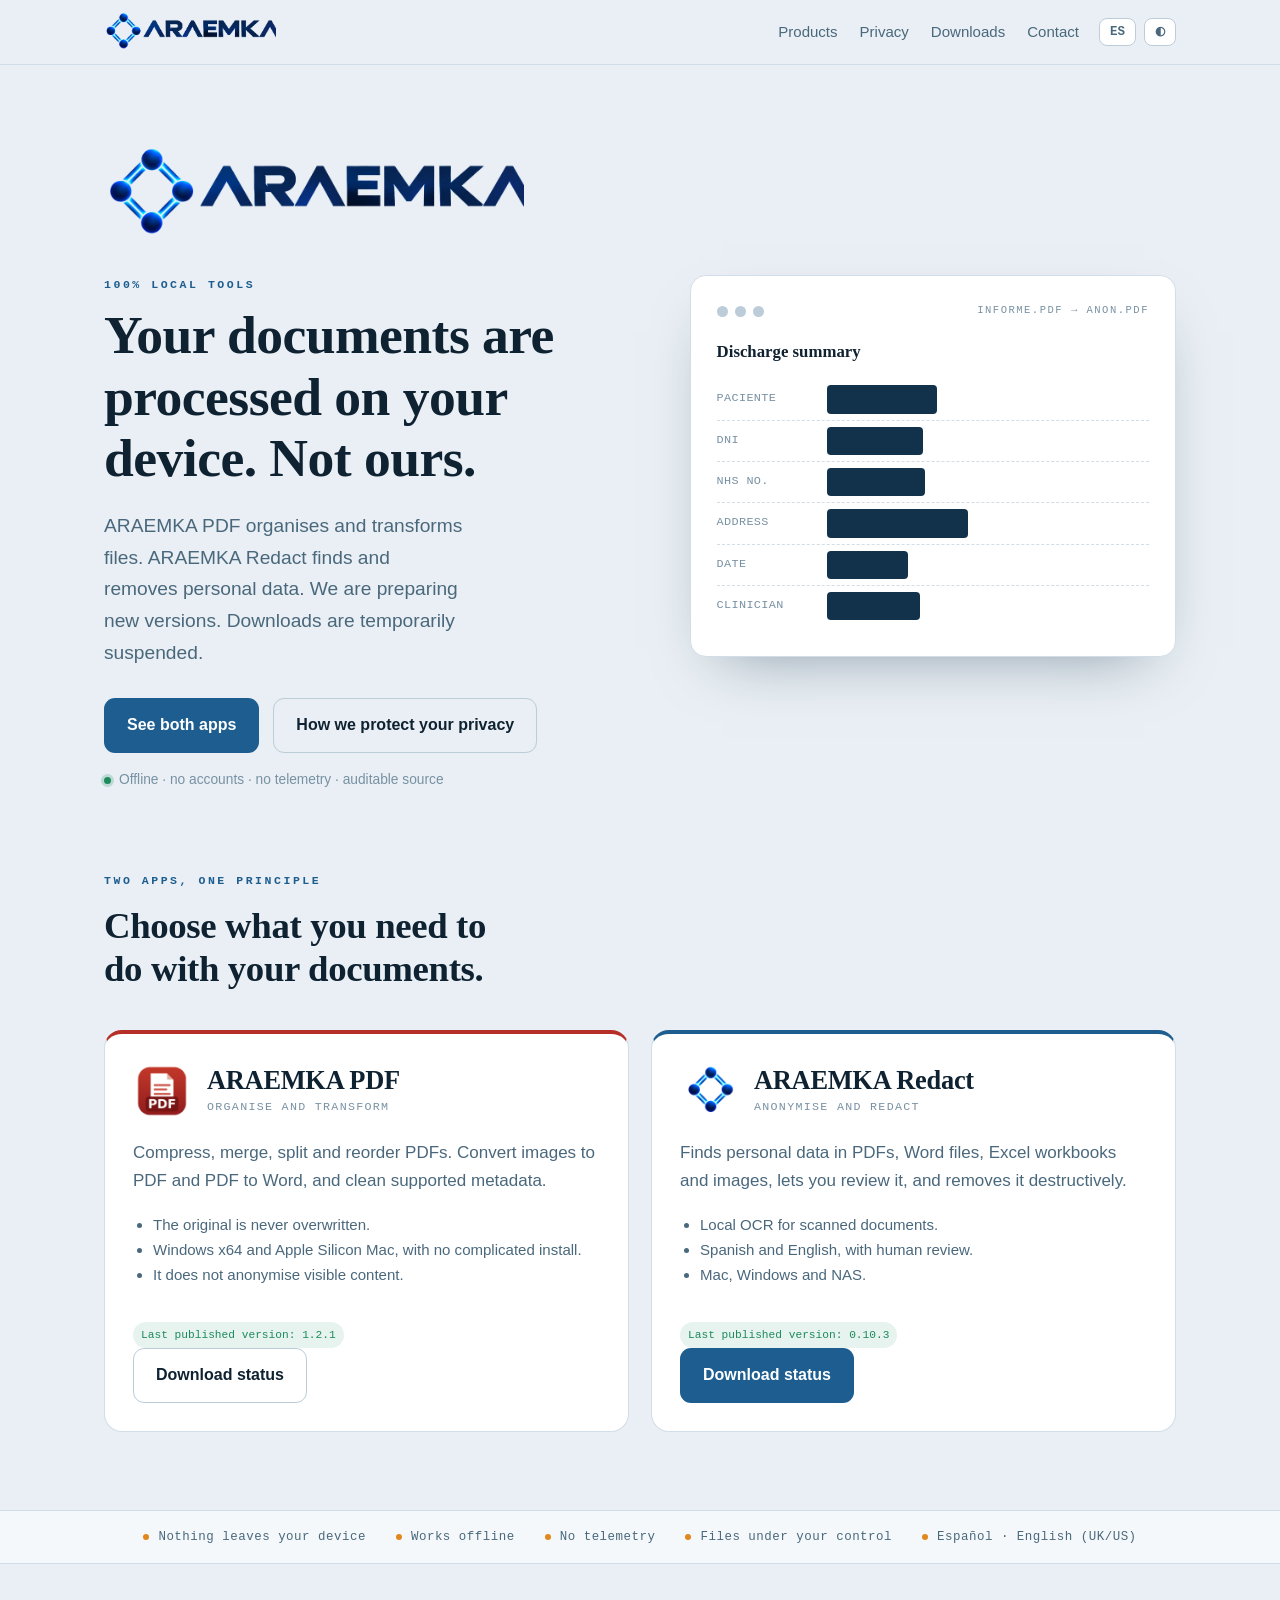
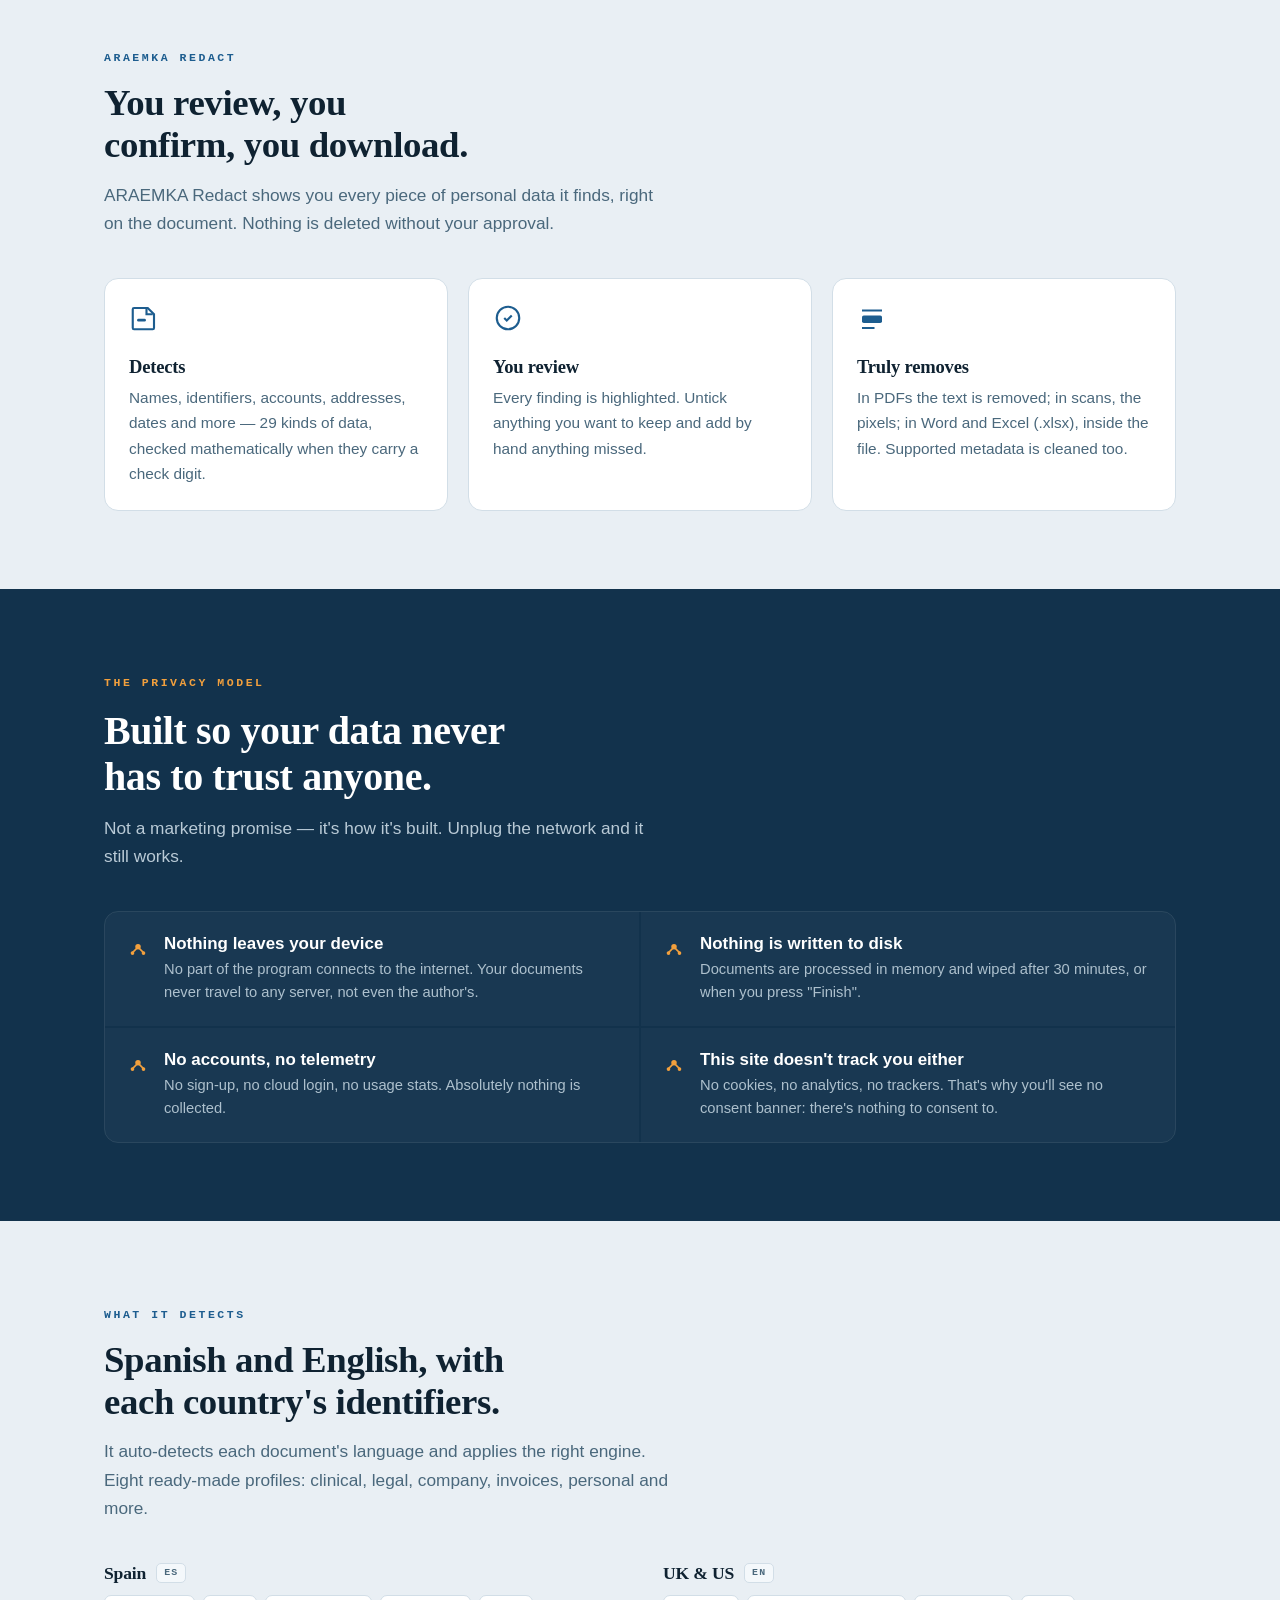
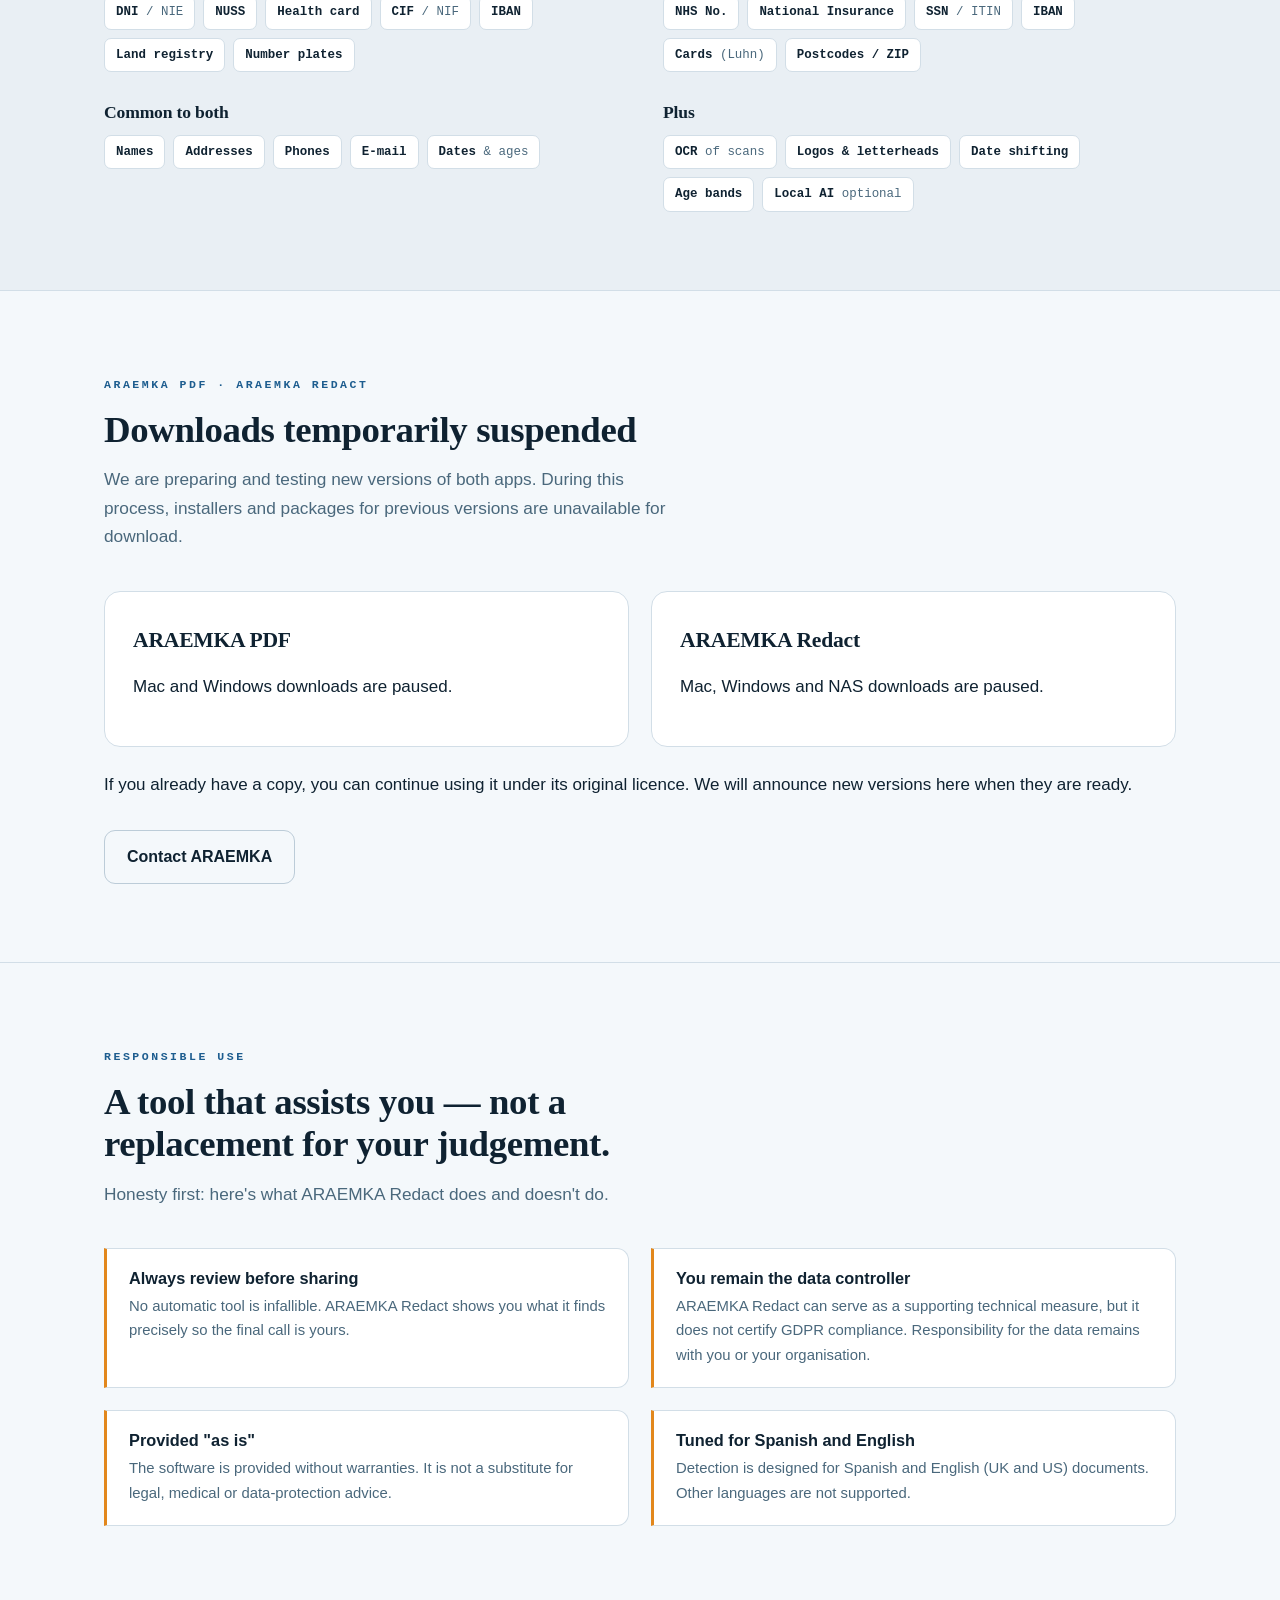
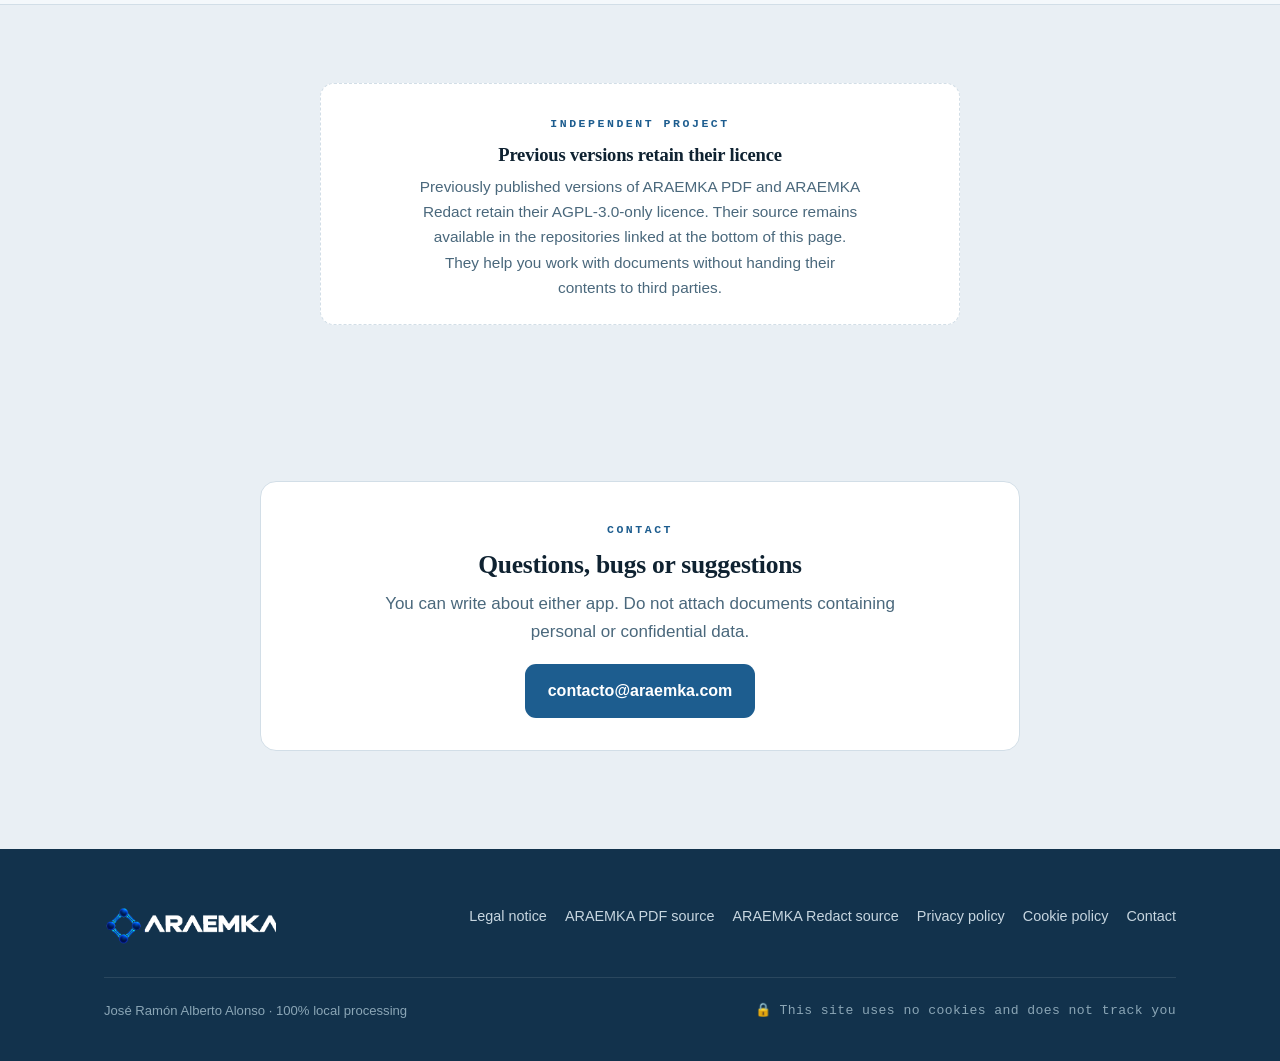
==== commit 95a03ddd: "Suspend public app downloads while new versions are prepared" ====
--- a/web/index.html
+++ b/web/index.html
@@ -4,7 +4,7 @@
 <meta charset="utf-8">
 <meta name="viewport" content="width=device-width, initial-scale=1">
 <title>ARAEMKA · Herramientas locales para documentos</title>
-<meta name="description" content="ARAEMKA PDF y ARAEMKA Redact: herramientas gratuitas y de código abierto para trabajar con documentos y proteger datos sin enviarlos a servicios externos.">
+<meta name="description" content="ARAEMKA PDF y ARAEMKA Redact: herramientas locales para trabajar con documentos y proteger datos. Descargas temporalmente suspendidas mientras preparamos nuevas versiones.">
 <meta property="og:image" content="https://araemka.com/araemka-logo.png">
 <link rel="icon" type="image/png" href="araemka-symbol.png">
 <link rel="apple-touch-icon" href="araemka-symbol.png">
@@ -249,7 +249,7 @@
     <nav class="nav-links">
       <a href="#productos"><span class="lang-es">Productos</span><span class="lang-en">Products</span></a>
       <a href="#privacidad"><span class="lang-es">Privacidad</span><span class="lang-en">Privacy</span></a>
-      <a href="#descargar"><span class="lang-es">Descargar</span><span class="lang-en">Download</span></a>
+      <a href="#descargar"><span class="lang-es">Descargas</span><span class="lang-en">Downloads</span></a>
       <a href="#contacto"><span class="lang-es">Contacto</span><span class="lang-en">Contact</span></a>
     </nav>
     <div class="nav-tools">
@@ -274,8 +274,8 @@
         <span class="lang-en">Your documents are processed on your device. Not ours.</span>
       </h1>
       <p class="lede">
-        <span class="lang-es">ARAEMKA PDF organiza y transforma archivos. ARAEMKA Redact localiza y elimina datos personales. Dos aplicaciones gratuitas, abiertas y sin telemetría.</span>
-        <span class="lang-en">ARAEMKA PDF organises and transforms files. ARAEMKA Redact finds and removes personal data. Two free, open-source apps with no telemetry.</span>
+        <span class="lang-es">ARAEMKA PDF organiza y transforma archivos. ARAEMKA Redact localiza y elimina datos personales. Estamos preparando nuevas versiones. Las descargas están temporalmente suspendidas.</span>
+        <span class="lang-en">ARAEMKA PDF organises and transforms files. ARAEMKA Redact finds and removes personal data. We are preparing new versions. Downloads are temporarily suspended.</span>
       </p>
       <div class="cta-row">
         <a class="btn btn-primary" href="#productos">
@@ -324,8 +324,8 @@
           <li><span class="lang-es">Windows x64 y Mac Apple Silicon, sin instalación complicada.</span><span class="lang-en">Windows x64 and Apple Silicon Mac, with no complicated install.</span></li>
           <li><span class="lang-es">No anonimiza el contenido visible.</span><span class="lang-en">It does not anonymise visible content.</span></li>
         </ul>
-        <span class="badge"><span class="lang-es">Versión 1.2.1</span><span class="lang-en">Version 1.2.1</span></span>
-        <div class="cta-row"><a class="btn btn-ghost" href="https://github.com/jralbertoalonso-tech/ARAEMKA-PDF/releases/tag/v1.2.1"><span class="lang-es">Descargar ARAEMKA PDF</span><span class="lang-en">Download ARAEMKA PDF</span></a></div>
+        <span class="badge"><span class="lang-es">Última versión publicada: 1.2.1</span><span class="lang-en">Last published version: 1.2.1</span></span>
+        <div class="cta-row"><a class="btn btn-ghost" href="#descargar"><span class="lang-es">Estado de las descargas</span><span class="lang-en">Download status</span></a></div>
       </article>
       <article class="product redact-product">
         <div class="product-head">
@@ -338,8 +338,8 @@
           <li><span class="lang-es">Español e inglés, con revisión humana.</span><span class="lang-en">Spanish and English, with human review.</span></li>
           <li><span class="lang-es">Mac, Windows y NAS.</span><span class="lang-en">Mac, Windows and NAS.</span></li>
         </ul>
-        <span class="badge"><span class="lang-es">Versión 0.10.3</span><span class="lang-en">Version 0.10.3</span></span>
-        <div class="cta-row"><a class="btn btn-primary" href="#descargar"><span class="lang-es">Descargar ARAEMKA Redact</span><span class="lang-en">Download ARAEMKA Redact</span></a></div>
+        <span class="badge"><span class="lang-es">Última versión publicada: 0.10.3</span><span class="lang-en">Last published version: 0.10.3</span></span>
+        <div class="cta-row"><a class="btn btn-primary" href="#descargar"><span class="lang-es">Estado de las descargas</span><span class="lang-en">Download status</span></a></div>
       </article>
     </div>
   </div>
@@ -447,44 +447,26 @@
   </div>
 </section>
 
-<!-- DESCARGA -->
+<!-- DESCARGAS TEMPORALMENTE SUSPENDIDAS -->
 <section id="descargar" style="background:var(--surface-2); border-top:1px solid var(--line)">
   <div class="wrap">
     <div class="sec-head">
-      <span class="eyebrow">ARAEMKA Redact 0.10.3</span>
-      <h2><span class="lang-es">Descarga el anonimizador.</span><span class="lang-en">Download the anonymiser.</span></h2>
-      <p><span class="lang-es">Elige según dónde lo vayas a usar. No instala nada en el sistema ni pide permisos de administrador.</span><span class="lang-en">Choose where you'll use it. It installs nothing system-wide and needs no administrator rights.</span></p>
+      <span class="eyebrow">ARAEMKA PDF · ARAEMKA Redact</span>
+      <h2><span class="lang-es">Descargas temporalmente suspendidas</span><span class="lang-en">Downloads temporarily suspended</span></h2>
+      <p><span class="lang-es">Estamos preparando y probando nuevas versiones de los dos programas. Durante este proceso, los instaladores y paquetes de las versiones anteriores no están disponibles para descargar.</span><span class="lang-en">We are preparing and testing new versions of both apps. During this process, installers and packages for previous versions are unavailable for download.</span></p>
     </div>
     <div class="dl-grid">
       <div class="dl">
-        <span class="plat"><span class="lang-es">Tu ordenador</span><span class="lang-en">Your computer</span></span>
-        <h3><span class="lang-es">Portátil para Mac y Windows</span><span class="lang-en">Portable for Mac &amp; Windows</span></h3>
-        <span class="size">≈ 175 MB Mac / 240 MB Windows · macOS 11+ / Windows 10+</span>
-        <ul>
-          <li><span class="lang-es">Descomprime y doble clic. Se abre el navegador solo.</span><span class="lang-en">Unzip and double-click. The browser opens by itself.</span></li>
-          <li><span class="lang-es">No necesita internet ni cuenta.</span><span class="lang-en">No internet or account needed.</span></li>
-        </ul>
-        <div class="foot">
-          <a class="btn btn-primary" href="https://github.com/jralbertoalonso-tech/ARAEMKA-Redact/releases/tag/v0.10.3"><span class="lang-es">Descargar para Mac / Windows</span><span class="lang-en">Download for Mac / Windows</span></a>
-          <p class="gk"><span class="lang-es"><b>Antes de ejecutar:</b> comprueba la huella SHA-256 publicada. Los binarios aún no llevan firma de Apple o Microsoft, por lo que el sistema puede pedir confirmación adicional.</span><span class="lang-en"><b>Before running:</b> verify the published SHA-256 checksum. The binaries are not yet Apple- or Microsoft-signed, so the system may request an additional confirmation.</span></p>
-          <p class="dcount"><span class="lang-es">Descargas contadas por GitHub — sin rastrearte</span><span class="lang-en">Downloads counted by GitHub — no tracking</span></p>
-        </div>
+        <h3>ARAEMKA PDF</h3>
+        <p><span class="lang-es">Descargas para Mac y Windows en pausa.</span><span class="lang-en">Mac and Windows downloads are paused.</span></p>
       </div>
       <div class="dl">
-        <span class="plat"><span class="lang-es">Servidor o NAS</span><span class="lang-en">Server or NAS</span></span>
-        <h3><span class="lang-es">Para todo un equipo de trabajo</span><span class="lang-en">For a whole team</span></h3>
-        <span class="size">≈ 6 MB de descarga · Docker / Synology</span>
-        <ul>
-          <li><span class="lang-es">Todos lo usan desde el navegador, sin instalar nada.</span><span class="lang-en">Everyone uses it from the browser, nothing installed.</span></li>
-          <li><span class="lang-es">Ideal para consultas, despachos y oficinas.</span><span class="lang-en">Ideal for clinics, practices and offices.</span></li>
-        </ul>
-        <div class="foot">
-          <a class="btn btn-ghost" href="https://github.com/jralbertoalonso-tech/ARAEMKA-Redact/releases/download/v0.10.3/ARAEMKA-Redact-nas-source-v0.10.3.zip"><span class="lang-es">Descargar paquete para NAS</span><span class="lang-en">Download NAS package</span></a>
-          <p class="gk"><span class="lang-es">Incluye fuente verificada, configuración y despliegue con reversión. El NAS construye la imagen y necesita internet solo durante esa construcción.</span><span class="lang-en">Includes verified source, configuration and rollback-aware deployment. The NAS builds the image and needs internet only during that build.</span></p>
-          <p class="dcount"><span class="lang-es">Descargas contadas por GitHub — sin rastrearte</span><span class="lang-en">Downloads counted by GitHub — no tracking</span></p>
-        </div>
-      </div>
-    </div>
+        <h3>ARAEMKA Redact</h3>
+        <p><span class="lang-es">Descargas para Mac, Windows y NAS en pausa.</span><span class="lang-en">Mac, Windows and NAS downloads are paused.</span></p>
+      </div>
+    </div>
+    <p style="margin-top:24px"><span class="lang-es">Si ya tienes una copia, puedes seguir utilizándola con su licencia original. Publicaremos aquí la disponibilidad de las nuevas versiones cuando estén listas.</span><span class="lang-en">If you already have a copy, you can continue using it under its original licence. We will announce new versions here when they are ready.</span></p>
+    <div class="cta-row"><a class="btn btn-ghost" href="#contacto"><span class="lang-es">Contactar con ARAEMKA</span><span class="lang-en">Contact ARAEMKA</span></a></div>
   </div>
 </section>
 
@@ -510,8 +492,8 @@
   <div class="wrap">
     <div class="card">
       <span class="eyebrow"><span class="lang-es">Proyecto independiente</span><span class="lang-en">Independent project</span></span>
-      <h3 style="margin-top:8px"><span class="lang-es">ARAEMKA es gratuito y de código abierto</span><span class="lang-en">ARAEMKA is free and open source</span></h3>
-      <p style="color:var(--ink-soft); max-width:52ch; margin:8px auto 0"><span class="lang-es">ARAEMKA PDF y ARAEMKA Redact se publican bajo AGPL-3.0-only y no incorporan telemetría. Su finalidad es ayudarte a trabajar con documentos sin entregar su contenido a terceros.</span><span class="lang-en">ARAEMKA PDF and ARAEMKA Redact are published under AGPL-3.0-only and include no telemetry. They help you work with documents without handing their contents to third parties.</span></p>
+      <h3 style="margin-top:8px"><span class="lang-es">Las versiones anteriores conservan su licencia</span><span class="lang-en">Previous versions retain their licence</span></h3>
+      <p style="color:var(--ink-soft); max-width:52ch; margin:8px auto 0"><span class="lang-es">Las versiones ya publicadas de ARAEMKA PDF y ARAEMKA Redact conservan su licencia AGPL-3.0-only. Su código fuente sigue disponible en los repositorios enlazados al pie de esta página. Su finalidad es ayudarte a trabajar con documentos sin entregar su contenido a terceros.</span><span class="lang-en">Previously published versions of ARAEMKA PDF and ARAEMKA Redact retain their AGPL-3.0-only licence. Their source remains available in the repositories linked at the bottom of this page. They help you work with documents without handing their contents to third parties.</span></p>
     </div>
   </div>
 </section>
@@ -536,13 +518,13 @@
   <div class="lang-es">
     <span class="eyebrow">Aviso legal</span>
     <h1>Aviso legal</h1>
-    <p class="updated">Última actualización: 13 de septiembre de 2026</p>
+    <p class="updated">Última actualización: 18 de septiembre de 2026</p>
     <h2>1. Titular del sitio</h2>
-    <p>Este sitio web es un proyecto informativo para la descarga de <strong>ARAEMKA PDF</strong> y <strong>ARAEMKA Redact</strong>, cuyo autor y responsable es <strong>José Ramón Alberto Alonso</strong>. Contacto: <a href="mailto:contacto@araemka.com">contacto@araemka.com</a>.</p>
+    <p>Este sitio web es un proyecto informativo sobre <strong>ARAEMKA PDF</strong> y <strong>ARAEMKA Redact</strong>, cuyo autor y responsable es <strong>José Ramón Alberto Alonso</strong>. Contacto: <a href="mailto:contacto@araemka.com">contacto@araemka.com</a>.</p>
     <h2>2. Objeto</h2>
-    <p>El sitio informa y distribuye herramientas locales para trabajar con documentos. ARAEMKA PDF organiza, transforma y limpia metadatos compatibles; ARAEMKA Redact ayuda a localizar y eliminar datos personales. Ambos se ejecutan íntegramente en el equipo del usuario.</p>
+    <p>El sitio informa sobre herramientas locales para trabajar con documentos. La descarga de instaladores y paquetes está temporalmente suspendida. ARAEMKA PDF organiza, transforma y limpia metadatos compatibles; ARAEMKA Redact ayuda a localizar y eliminar datos personales. Ambos se ejecutan íntegramente en el equipo del usuario.</p>
     <h2>3. Propiedad intelectual</h2>
-    <p>Copyright © 2026 José Ramón Alberto Alonso. ARAEMKA PDF y ARAEMKA Redact son software libre bajo GNU AGPL v3 exclusivamente (<code>AGPL-3.0-only</code>). El código fuente y el texto íntegro de la licencia están disponibles sin coste en sus respectivos repositorios. Los componentes de terceros conservan sus licencias, autoría y marcas.</p>
+    <p>Copyright © 2026 José Ramón Alberto Alonso. Las versiones ya publicadas de ARAEMKA PDF y ARAEMKA Redact son software libre bajo GNU AGPL v3 exclusivamente (<code>AGPL-3.0-only</code>). El código fuente y el texto íntegro de la licencia están disponibles sin coste en sus respectivos repositorios. Los componentes de terceros conservan sus licencias, autoría y marcas.</p>
     <p>ARAEMKA, ARAEMKA PDF y ARAEMKA Redact y sus logotipos son signos distintivos reivindicados por el autor. La AGPL no concede derechos sobre ellos como marcas, salvo el uso descriptivo necesario para identificar los programas.</p>
     <h2>4. Condiciones de uso del software</h2>
     <p>El software se proporciona «tal cual», sin garantías de ningún tipo. ARAEMKA Redact es una herramienta de apoyo que no sustituye el criterio profesional del usuario ni garantiza por sí sola el cumplimiento de ninguna obligación legal. La persona usuaria y, cuando proceda, el responsable del tratamiento deben revisar íntegramente el resultado y aplicar las medidas adicionales necesarias antes de compartirlo.</p>
@@ -556,13 +538,13 @@
   <div class="lang-en">
     <span class="eyebrow">Legal notice</span>
     <h1>Legal notice</h1>
-    <p class="updated">Last updated: 13 September 2026</p>
+    <p class="updated">Last updated: 18 September 2026</p>
     <h2>1. Site owner</h2>
-    <p>This website is an informational project for distributing <strong>ARAEMKA PDF</strong> and <strong>ARAEMKA Redact</strong>, whose author and owner is <strong>José Ramón Alberto Alonso</strong>. Contact: <a href="mailto:contacto@araemka.com">contacto@araemka.com</a>.</p>
+    <p>This website is an informational project about <strong>ARAEMKA PDF</strong> and <strong>ARAEMKA Redact</strong>, whose author and owner is <strong>José Ramón Alberto Alonso</strong>. Contact: <a href="mailto:contacto@araemka.com">contacto@araemka.com</a>.</p>
     <h2>2. Purpose</h2>
-    <p>The site provides information about and distributes local document tools. ARAEMKA PDF organises, transforms and cleans supported metadata; ARAEMKA Redact helps find and remove personal data. Both run entirely on the user's own device.</p>
+    <p>The site provides information about local document tools. Installer and package downloads are temporarily suspended. ARAEMKA PDF organises, transforms and cleans supported metadata; ARAEMKA Redact helps find and remove personal data. Both run entirely on the user's own device.</p>
     <h2>3. Intellectual property</h2>
-    <p>Copyright © 2026 José Ramón Alberto Alonso. ARAEMKA PDF and ARAEMKA Redact are free software under GNU AGPL v3 only (<code>AGPL-3.0-only</code>). Their corresponding source code and full licence text are available at no charge in their repositories. Third-party components retain their own licences, authorship and marks.</p>
+    <p>Copyright © 2026 José Ramón Alberto Alonso. Previously published versions of ARAEMKA PDF and ARAEMKA Redact are free software under GNU AGPL v3 only (<code>AGPL-3.0-only</code>). Their corresponding source code and full licence text are available at no charge in their repositories. Third-party components retain their own licences, authorship and marks.</p>
     <p>ARAEMKA, ARAEMKA PDF and ARAEMKA Redact and their logos are marks claimed by the author. The AGPL does not grant trademark rights in them, except for descriptive use needed to identify the software.</p>
     <h2>4. Software terms of use</h2>
     <p>The software is provided "as is", without warranties of any kind. ARAEMKA Redact is a supporting tool that does not replace professional judgement and does not by itself guarantee compliance with any legal obligation. The user and, where applicable, the data controller must review the complete result and apply any additional safeguards required before sharing it.</p>
